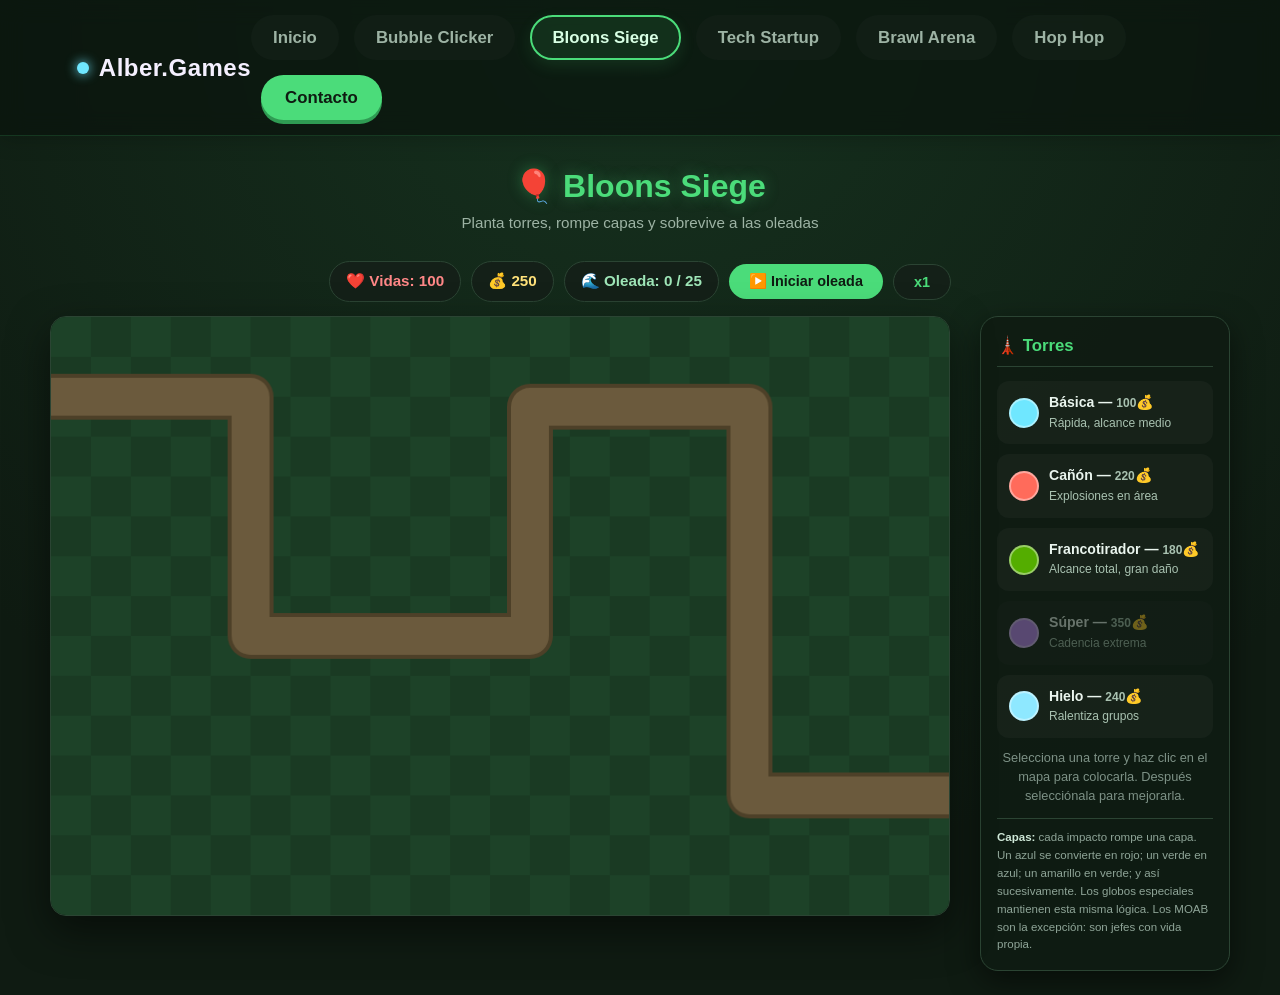
==== bloons-siege.html @ d70a7dca "Cambios de balances" ====
<!DOCTYPE html>
<html lang="es">
<head>
<meta charset="UTF-8">
<meta name="viewport" content="width=device-width, initial-scale=1.0">
<meta name="description" content="Bloons Siege: tower defense de Alber.Games con globos por capas, oleadas, torres y jefes.">
<meta name="theme-color" content="#0f1b12">
<title>Alber.Games — Bloons Siege</title>
<link rel="stylesheet" href="style.css">
<style>
:root{--td-bg-a:#0f1b12;--td-bg-b:#16321f;--td-grass-1:#1d4228;--td-grass-2:#1a3a23;--td-road:#6b5a3d;--td-road-edge:#4d4028;--td-red:#ff4b4b;--td-blue:#4b9bff;--td-green:#4bdc7a;--td-yellow:#ffe27a;--td-pink:#ff69b4;--td-purple:#bd72ff;--td-black:#3b4145;--td-ceramic:#d9c3a5;--td-rainbow:#ff69b4;--td-basic:#6FE7FF;--td-basic-dark:#2fa9c2;--td-cannon:#FF6B5B;--td-cannon-dark:#b6473b;--td-sniper:#54ad00;--td-sniper-dark:#2f6e00;--td-super:#c58bff;--td-super-dark:#8a4fd6;--td-ice:#8ee8ff;--td-ice-dark:#3b9eb5;--td-panel:#142018;--td-panel-edge:#2b4433}
body.tower-defense{min-height:100vh;margin:0;background:radial-gradient(circle at top,var(--td-bg-b),var(--td-bg-a) 75%);font-family:var(--font-body,Inter,sans-serif);color:#eaf5ee;display:flex;flex-direction:column;align-items:center;padding:0;overflow-x:hidden}
.tower-defense nav{width:100%;align-self:stretch;margin:0;background:rgba(10,20,13,.72);border-bottom:1px solid rgba(75,220,122,.16);box-shadow:0 4px 20px rgba(0,0,0,.18)}
.tower-defense .nav-link{background:rgba(20,32,24,.72);color:#9db3a4;border-color:transparent}.tower-defense .nav-link:hover,.tower-defense .nav-link[aria-current="page"]{background:rgba(75,220,122,.1);border-color:var(--td-green);color:#d8ffe4;box-shadow:0 6px 16px rgba(75,220,122,.12)}.tower-defense .nav-cta{background:var(--td-green);color:#0f1b12;box-shadow:0 4px 0 #2f9b53}.tower-defense .nav-cta:hover{background:#8ff5ae;box-shadow:0 2px 0 #2f9b53,0 8px 20px rgba(75,220,122,.25)}
.td-header{width:100%;text-align:center;padding:26px 16px 12px}.tower-defense h1{font-family:var(--font-display,Baloo 2,sans-serif);color:var(--td-green);text-shadow:0 0 15px rgba(75,220,122,.35);margin:0 0 2px}.tower-defense .subtitle{color:#9db3a4;margin:0 0 14px;font-size:.95rem}
#tdHud{display:flex;flex-wrap:wrap;gap:10px;align-items:center;justify-content:center;margin:0 auto 14px;max-width:1180px;padding:0 12px}.td-badge{background:var(--td-panel);border:1px solid var(--td-panel-edge);padding:8px 16px;border-radius:999px;font-weight:700;font-size:.95rem;font-family:var(--font-display,sans-serif)}#tdLives{color:#ff8787}#tdMoney{color:#ffe27a}#tdWave{color:#9fe6b8}.td-btn{background:var(--td-green);color:#0f1b12;border:none;font-weight:700;padding:9px 20px;border-radius:999px;cursor:pointer;font-size:.9rem;transition:transform .1s,filter .15s}.td-btn:hover{filter:brightness(1.1)}.td-btn:active{transform:scale(.96)}.td-btn:disabled{opacity:.4;cursor:not-allowed}.td-btn.secondary{background:var(--td-panel);color:var(--td-green);border:1px solid var(--td-panel-edge)}
#tdLayout{display:flex;gap:18px;width:calc(100% - 24px);max-width:1180px;margin-bottom:24px}#tdCanvasWrap{position:relative;flex:1;min-width:0}#tdCanvas{display:block;width:100%;max-width:900px;aspect-ratio:900/600;background:var(--td-bg-a);border-radius:16px;border:1px solid var(--td-panel-edge);box-shadow:0 15px 40px rgba(0,0,0,.5);cursor:crosshair}
#tdOverlay{position:absolute;inset:0;background:rgba(8,14,10,.88);border-radius:16px;display:none;flex-direction:column;align-items:center;justify-content:center;gap:12px;text-align:center}#tdOverlay.show{display:flex}#tdOverlay h2{font-family:var(--font-display,sans-serif);margin:0;font-size:1.7rem}#tdOverlay p{margin:0;color:#cfe8d8}
#tdPanel{width:250px;flex-shrink:0;background:rgba(15,27,18,.9);border:1px solid var(--td-panel-edge);border-radius:18px;padding:16px;box-shadow:0 10px 30px rgba(0,0,0,.5);height:fit-content;max-height:calc(100vh - 150px);overflow:auto}#tdPanel h2{margin-top:0;font-size:1.05rem;color:var(--td-green);border-bottom:1px solid var(--td-panel-edge);padding-bottom:8px}.td-tower-option{display:flex;align-items:center;gap:10px;background:rgba(255,255,255,.03);border:2px solid transparent;border-radius:12px;padding:10px;margin-bottom:10px;cursor:pointer;transition:border-color .15s,transform .15s}.td-tower-option:hover{transform:translateY(-2px)}.td-tower-option.armed{border-color:#fff}.td-tower-option.disabled{opacity:.4;cursor:not-allowed}.td-swatch{width:30px;height:30px;border-radius:50%;flex-shrink:0;border:2px solid rgba(255,255,255,.4)}.td-info{line-height:1.3}.td-info strong{display:block;font-size:.88rem}.td-info span{font-size:.75rem;color:#a9c2b1}
#tdSelected{margin-top:6px;padding-top:12px;border-top:1px dashed var(--td-panel-edge)}#tdSelected.hidden{display:none}#tdSelected h3{margin:0 0 6px;font-size:1rem}#tdSelected p{margin:2px 0;font-size:.8rem;color:#a9c2b1}.td-upgrade-btn{width:100%;text-align:left;background:rgba(255,255,255,.05);border:1px solid var(--td-panel-edge);color:#eaf5ee;padding:8px 10px;border-radius:8px;margin-top:6px;cursor:pointer;font-size:.78rem}.td-upgrade-btn:hover:not(:disabled){background:rgba(75,220,122,.15)}.td-upgrade-btn:disabled{opacity:.35;cursor:not-allowed}.td-sell-btn{width:100%;margin-top:10px;background:rgba(255,75,75,.15);border:1px solid var(--td-red);color:#ffb3b3;padding:8px;border-radius:8px;cursor:pointer;font-size:.8rem}.td-sell-btn:hover{background:rgba(255,75,75,.28)}#tdHint{margin-top:10px;color:#7d9186;font-size:.8rem;text-align:center}.td-legend{margin:12px 0 0;padding-top:10px;border-top:1px solid var(--td-panel-edge);font-size:.72rem;color:#8fa598;line-height:1.55}.td-legend b{color:#cfe8d8}
@media(max-width:850px){#tdLayout{flex-direction:column}.tower-defense #tdPanel{width:auto;max-height:none}.tower-defense .nav-links-container{display:none}#tdCanvas{max-width:none}}@media(max-width:560px){.td-header{padding-top:20px}.td-badge{padding:7px 11px;font-size:.82rem}.td-btn{padding:8px 13px}.td-legend{display:none}}@media(prefers-reduced-motion:reduce){.td-tower-option,.td-btn{transition:none}}
</style>
</head>
<body class="tower-defense">
<nav aria-label="Navegación principal"><a href="index.html" class="brand" aria-label="Alber.Games — inicio"><span class="brand-dot" aria-hidden="true"></span>Alber.Games</a><div class="nav-links-container"><a href="index.html" class="nav-link">Inicio</a><a href="bubble-clicker.html" class="nav-link">Bubble Clicker</a><a href="bloons-siege.html" class="nav-link" aria-current="page">Bloons Siege</a><a href="tech-startup.html" class="nav-link">Tech Startup</a><a href="brawl-arena.html" class="nav-link">Brawl Arena</a><a href="hop-hop.html" class="nav-link">Hop Hop</a><a href="https://albersoftworks.github.io" target="_blank" rel="noopener noreferrer" class="nav-cta">Contacto</a></div></nav>
<header class="td-header"><h1>🎈 Bloons Siege</h1><p class="subtitle">Planta torres, rompe capas y sobrevive a las oleadas</p></header>
<div id="tdHud"><div class="td-badge" id="tdLives">❤️ Vidas: 100</div><div class="td-badge" id="tdMoney">💰 250</div><div class="td-badge" id="tdWave">🌊 Oleada: 0 / 25</div><button class="td-btn" id="tdStartWave">▶️ Iniciar oleada</button><button class="td-btn secondary" id="tdSpeedBtn">x1</button></div>
<div id="tdLayout"><div id="tdCanvasWrap"><canvas id="tdCanvas" width="900" height="600" aria-label="Mapa de Bloons Siege"></canvas><div id="tdOverlay"><h2 id="tdOverlayTitle">💀 Fin de la partida</h2><p id="tdOverlayText"></p><button class="td-btn" id="tdRestartBtn">Reintentar</button></div></div>
<div id="tdPanel"><h2>🗼 Torres</h2><div class="td-tower-option" data-type="basic"><div class="td-swatch" style="background:var(--td-basic)"></div><div class="td-info"><strong>Básica — <span id="cost-basic">100</span>💰</strong><span>Rápida, alcance medio</span></div></div><div class="td-tower-option" data-type="cannon"><div class="td-swatch" style="background:var(--td-cannon)"></div><div class="td-info"><strong>Cañón — <span id="cost-cannon">220</span>💰</strong><span>Explosiones en área</span></div></div><div class="td-tower-option" data-type="sniper"><div class="td-swatch" style="background:var(--td-sniper)"></div><div class="td-info"><strong>Francotirador — <span id="cost-sniper">180</span>💰</strong><span>Alcance total, gran daño</span></div></div><div class="td-tower-option" data-type="super"><div class="td-swatch" style="background:var(--td-super)"></div><div class="td-info"><strong>Súper — <span id="cost-super">350</span>💰</strong><span>Cadencia extrema</span></div></div><div class="td-tower-option" data-type="ice"><div class="td-swatch" style="background:var(--td-ice)"></div><div class="td-info"><strong>Hielo — <span id="cost-ice">240</span>💰</strong><span>Ralentiza grupos</span></div></div><div id="tdSelected" class="hidden"><h3 id="selTitle">Torre</h3><p id="selStats"></p><button class="td-upgrade-btn" id="upgA"></button><button class="td-upgrade-btn" id="upgB"></button><button class="td-sell-btn" id="sellBtn"></button></div><p id="tdHint">Selecciona una torre y haz clic en el mapa para colocarla. Después selecciónala para mejorarla.</p><div class="td-legend"><b>Capas:</b> cada impacto rompe una capa. Un azul se convierte en rojo; un verde en azul; un amarillo en verde; y así sucesivamente. Los globos especiales mantienen esta misma lógica. Los MOAB son la excepción: son jefes con vida propia.</div></div></div>
<script>
'use strict';
const canvas=document.getElementById('tdCanvas'),ctx=canvas.getContext('2d');
const WAYPOINTS=[{x:-30,y:80},{x:200,y:80},{x:200,y:320},{x:480,y:320},{x:480,y:90},{x:700,y:90},{x:700,y:480},{x:930,y:480}];
// El orden va de la capa exterior más resistente a la más básica: cada golpe avanza hacia el siguiente índice.
const BALLOON_TIERS=[
{name:'ceramic',label:'Cerámico',color:'var(--td-ceramic)',speed:68,radius:24,reward:7,leak:14,slowResist:.75},
{name:'rainbow',label:'Arcoíris',color:'var(--td-rainbow)',speed:250,radius:21,reward:5,leak:8,slowResist:.35},
{name:'black',label:'Negro',color:'var(--td-black)',speed:210,radius:20,reward:4,leak:6,slowResist:.7},
{name:'purple',label:'Púrpura',color:'var(--td-purple)',speed:235,radius:20,reward:4,leak:5,slowResist:.15},
{name:'pink',label:'Rosa',color:'var(--td-pink)',speed:220,radius:19,reward:3,leak:5,slowResist:.2},
{name:'yellow',label:'Amarillo',color:'var(--td-yellow)',speed:180,radius:18,reward:3,leak:4,slowResist:.25},
{name:'green',label:'Verde',color:'var(--td-green)',speed:150,radius:17,reward:2,leak:3,slowResist:.3},
{name:'blue',label:'Azul',color:'var(--td-blue)',speed:140,radius:15,reward:2,leak:2,slowResist:.35},
{name:'red',label:'Rojo',color:'var(--td-red)',speed:130,radius:13,reward:1,leak:1,slowResist:.4}
];
const MOAB={name:'MOAB',speed:44,radius:32,hp:90,reward:300,leak:30,slowResist:.9};
const TOWER_TYPES={basic:{label:'Básica',cost:100,range:130,fireInterval:.45,damage:1,projectileSpeed:480,colorVar:'--td-basic',darkVar:'--td-basic-dark',splash:0},cannon:{label:'Cañón',cost:220,range:105,fireInterval:1.3,damage:3,projectileSpeed:300,colorVar:'--td-cannon',darkVar:'--td-cannon-dark',splash:55},sniper:{label:'Francotirador',cost:180,range:5000,fireInterval:2.4,damage:6,projectileSpeed:950,colorVar:'--td-sniper',darkVar:'--td-sniper-dark',splash:0},super:{label:'Súper',cost:350,range:250,fireInterval:.35,damage:1,projectileSpeed:1200,colorVar:'--td-super',darkVar:'--td-super-dark',splash:25},ice:{label:'Hielo',cost:240,range:120,fireInterval:1.1,damage:1,projectileSpeed:520,colorVar:'--td-ice',darkVar:'--td-ice-dark',splash:65,slowFactor:.35,isIce:true}};
const TOTAL_WAVES=25,PATH_CLEARANCE=34,TOWER_MIN_GAP=34;
function freshState(){return{money:250,lives:100,wave:0,towers:[],balloons:[],projectiles:[],spawnQueue:[],spawnTimer:0,waveActive:false,gameOver:false,victory:false,speedMult:1,armedType:null,selectedTower:null}}
let state=freshState(),cssVars=null,colorCache={};
function resolveColors(){cssVars=getComputedStyle(document.documentElement);BALLOON_TIERS.forEach(t=>t.color=cssVars.getPropertyValue(t.color.replace('var(','').replace(')','')).trim())}
function cssVar(name){if(!colorCache[name])colorCache[name]=cssVars.getPropertyValue(name).trim();return colorCache[name]}
function distToSegment(px,py,ax,ay,bx,by){const abx=bx-ax,aby=by-ay,apx=px-ax,apy=py-ay,lenSq=abx*abx+aby*aby||1;let t=(apx*abx+apy*aby)/lenSq;t=Math.max(0,Math.min(1,t));return Math.hypot(px-(ax+abx*t),py-(ay+aby*t))}
function distanceToPath(x,y){let min=Infinity;for(let i=0;i<WAYPOINTS.length-1;i++)min=Math.min(min,distToSegment(x,y,WAYPOINTS[i].x,WAYPOINTS[i].y,WAYPOINTS[i+1].x,WAYPOINTS[i+1].y));return min}
function isValidPlacement(x,y){if(x<20||x>canvas.width-20||y<20||y>canvas.height-20)return false;if(distanceToPath(x,y)<PATH_CLEARANCE)return false;return !state.towers.some(t=>Math.hypot(t.x-x,t.y-y)<TOWER_MIN_GAP)}
function tierIndexByName(name){return BALLOON_TIERS.findIndex(t=>t.name===name)}
function buildWaveQueue(n){const q=[];const add=(type,count)=>{for(let i=0;i<count;i++)q.push(type)};add('red',Math.round(14+n*2));if(n>=2)add('blue',Math.round(6+n*1.5));if(n>=4)add('green',Math.round(5+n*1.1));if(n>=6)add('yellow',Math.round(4+n));if(n>=8)add('pink',Math.round(3+n*.8));if(n>=10)add('purple',Math.round(3+n*.65));if(n>=12)add('black',Math.round(2+n*.55));if(n>=15)add('rainbow',Math.round(1+n*.4));if(n>=18)add('ceramic',Math.round(1+n*.25));if(n%5===0)q.push('MOAB');for(let i=q.length-1;i>0;i--){const j=Math.floor(Math.random()*(i+1));[q[i],q[j]]=[q[j],q[i]]}return q}
function spawnBalloon(type){if(type==='MOAB'){state.balloons.push({kind:'moab',name:'MOAB',x:WAYPOINTS[0].x,y:WAYPOINTS[0].y,wpIndex:1,segProgress:0,hp:MOAB.hp,maxHp:MOAB.hp,reward:MOAB.reward,leak:MOAB.leak,slowMult:1,slowResist:MOAB.slowResist});return}const idx=tierIndexByName(type);state.balloons.push({kind:'layered',tierIndex:idx,x:WAYPOINTS[0].x,y:WAYPOINTS[0].y,wpIndex:1,segProgress:0,slowMult:1})}
function startWave(){if(state.waveActive||state.gameOver||state.victory)return;state.wave++;state.spawnQueue=buildWaveQueue(state.wave);state.spawnTimer=0;state.waveActive=true;updateHUD()}
function findTarget(t){let best=null,bestProgress=-1;for(const b of state.balloons){if(b.dead)continue;const dx=b.x-t.x,dy=b.y-t.y;if(Math.hypot(dx,dy)>t.range)continue;const progress=b.wpIndex+(b.segProgress||0);if(progress>bestProgress){bestProgress=progress;best=b}}return best}
function fireTower(t,target){state.projectiles.push({x:t.x,y:t.y,target,speed:t.projectileSpeed,damage:t.damage,splash:t.splash,colorVar:t.colorVar,slowFactor:t.slowFactor||0})}
// Un impacto no consume una barra de vida: elimina una capa completa y deja visible la capa inmediatamente inferior.
function damageBalloon(b,amount,slowFactor=0){if(!b||b.dead)return;if(b.kind==='moab'){b.hp-=amount;state.money+=amount;if(b.hp<=0){b.dead=true;state.money+=b.reward;toast('💥 ¡MOAB destruido! +'+b.reward+'💰')}return}let hits=Math.max(1,Math.floor(amount));while(hits>0&&!b.dead){const tier=BALLOON_TIERS[b.tierIndex];state.money+=tier.reward;hits--;if(b.tierIndex>=BALLOON_TIERS.length-1){b.dead=true}else{b.tierIndex++;b.slowMult=1-(1-(slowFactor||1))*(1-BALLOON_TIERS[b.tierIndex].slowResist)}}}
function applySplash(x,y,radius,amount,slowFactor=0){state.balloons.forEach(b=>{if(!b.dead&&Math.hypot(b.x-x,b.y-y)<=radius)damageBalloon(b,amount,slowFactor)})}
function updateBalloonSlows(){state.balloons.forEach(b=>{if(b.dead)return;let slow=1;for(const t of state.towers){const d=Math.hypot(b.x-t.x,b.y-t.y);if(t.type==='ice'&&d<=t.range)slow=Math.min(slow,t.slowFactor||1)}const resist=b.kind==='moab'?b.slowResist:BALLOON_TIERS[b.tierIndex].slowResist;b.slowMult=1-(1-slow)*(1-resist)})}
function moveBalloons(dt){for(const b of state.balloons){if(b.dead||b.wpIndex>=WAYPOINTS.length)continue;const target=WAYPOINTS[b.wpIndex],prev=WAYPOINTS[b.wpIndex-1],dx=target.x-b.x,dy=target.y-b.y,dist=Math.hypot(dx,dy)||.0001,tier=b.kind==='moab'?MOAB:BALLOON_TIERS[b.tierIndex],move=tier.speed*b.slowMult*dt;if(move>=dist){b.x=target.x;b.y=target.y;b.wpIndex++;if(b.wpIndex>=WAYPOINTS.length){const leak=b.kind==='moab'?MOAB.leak:BALLOON_TIERS[b.tierIndex].leak;state.lives-=leak;b.dead=true}}else{b.x+=(dx/dist)*move;b.y+=(dy/dist)*move}const segLen=Math.hypot(target.x-prev.x,target.y-prev.y)||1;b.segProgress=1-(dist/segLen)}if(state.lives<=0&&!state.gameOver)endGame(false)}
document.querySelectorAll('.td-tower-option').forEach(el=>el.addEventListener('click',()=>{const type=el.dataset.type;if(state.money<TOWER_TYPES[type].cost)return;state.armedType=state.armedType===type?null:type;state.selectedTower=null;refreshTowerOptionUI();renderSelectedPanel()}));
function refreshTowerOptionUI(){document.querySelectorAll('.td-tower-option').forEach(el=>{const type=el.dataset.type;el.classList.toggle('armed',state.armedType===type);el.classList.toggle('disabled',state.money<TOWER_TYPES[type].cost)})}
let mouseX=-100,mouseY=-100;canvas.addEventListener('mousemove',e=>{const r=canvas.getBoundingClientRect();mouseX=(e.clientX-r.left)*(canvas.width/r.width);mouseY=(e.clientY-r.top)*(canvas.height/r.height)});
canvas.addEventListener('click',e=>{const r=canvas.getBoundingClientRect(),x=(e.clientX-r.left)*(canvas.width/r.width),y=(e.clientY-r.top)*(canvas.height/r.height);if(state.armedType){const type=state.armedType;if(isValidPlacement(x,y)&&state.money>=TOWER_TYPES[type].cost)placeTower(type,x,y);state.armedType=null;refreshTowerOptionUI();return}state.selectedTower=state.towers.find(t=>Math.hypot(t.x-x,t.y-y)<22)||null;renderSelectedPanel()});
function placeTower(type,x,y){const c=TOWER_TYPES[type];state.money-=c.cost;state.towers.push({type,x,y,range:c.range,fireInterval:c.fireInterval||0,damage:c.damage||0,projectileSpeed:c.projectileSpeed||0,splash:c.splash||0,slowFactor:c.slowFactor,colorVar:c.colorVar,darkVar:c.darkVar,cooldown:0,totalSpent:c.cost,upgradeLevels:{a:0,b:0}});updateHUD()}
const UPGRADE_DEFS={basic:{a:{label:'Alcance',baseCost:60,apply:t=>t.range+=22},b:{label:'Cadencia',baseCost:70,apply:t=>t.fireInterval=Math.max(.1,t.fireInterval*.82)}},cannon:{a:{label:'Daño por capas',baseCost:90,apply:t=>t.damage+=1},b:{label:'Explosión',baseCost:80,apply:t=>t.splash+=15}},sniper:{a:{label:'Capas perforadas',baseCost:150,apply:t=>t.damage+=2},b:{label:'Cadencia',baseCost:130,apply:t=>t.fireInterval=Math.max(.45,t.fireInterval*.84)}},super:{a:{label:'Cadencia',baseCost:120,apply:t=>t.fireInterval=Math.max(.05,t.fireInterval*.8)},b:{label:'Alcance',baseCost:100,apply:t=>t.range+=32}},ice:{a:{label:'Radio helado',baseCost:100,apply:t=>t.range+=22},b:{label:'Capas congeladas',baseCost:120,apply:t=>{t.slowFactor=Math.max(.12,t.slowFactor-.07);t.damage+=1}}}};
function upgradeCost(t,slot){return Math.round(UPGRADE_DEFS[t.type][slot].baseCost*Math.pow(1.55,t.upgradeLevels[slot]))}
function buyUpgrade(t,slot){const cost=upgradeCost(t,slot);if(state.money<cost)return;state.money-=cost;t.totalSpent+=cost;t.upgradeLevels[slot]++;UPGRADE_DEFS[t.type][slot].apply(t);updateHUD();renderSelectedPanel()}
function sellTower(t){state.money+=Math.round(t.totalSpent*.7);state.towers=state.towers.filter(x=>x!==t);state.selectedTower=null;updateHUD();renderSelectedPanel()}
const selPanel=document.getElementById('tdSelected'),selTitle=document.getElementById('selTitle'),selStats=document.getElementById('selStats'),upgABtn=document.getElementById('upgA'),upgBBtn=document.getElementById('upgB'),sellBtn=document.getElementById('sellBtn');
function renderSelectedPanel(){const t=state.selectedTower;if(!t){selPanel.classList.add('hidden');return}selPanel.classList.remove('hidden');const cfg=TOWER_TYPES[t.type];selTitle.textContent=cfg.label;if(t.type==='ice')selStats.textContent=`Radio: ${Math.round(t.range)} · Ralentización: ${Math.round((1-t.slowFactor)*100)}% · Capas/golpe: ${t.damage}`;else selStats.textContent=`Alcance: ${t.range>=999?'Total':Math.round(t.range)} · Capas/golpe: ${t.damage} · Cadencia: ${t.fireInterval.toFixed(2)}s`;const a=UPGRADE_DEFS[t.type].a,b=UPGRADE_DEFS[t.type].b,ca=upgradeCost(t,'a'),cb=upgradeCost(t,'b');upgABtn.textContent=`⬆️ ${a.label} (Nv.${t.upgradeLevels.a}) — ${ca}💰`;upgABtn.disabled=state.money<ca;upgABtn.onclick=()=>buyUpgrade(t,'a');upgBBtn.textContent=`⬆️ ${b.label} (Nv.${t.upgradeLevels.b}) — ${cb}💰`;upgBBtn.disabled=state.money<cb;upgBBtn.onclick=()=>buyUpgrade(t,'b');sellBtn.textContent=`💵 Vender (+${Math.round(t.totalSpent*.7)}💰)`;sellBtn.onclick=()=>sellTower(t)}
function updateTowers(dt){state.towers.forEach(t=>{t.cooldown-=dt;if(t.cooldown<=0){const target=findTarget(t);if(target){fireTower(t,target);t.cooldown=t.fireInterval}}})}
function updateProjectiles(dt){state.projectiles.forEach(p=>{if(!p.target||p.target.dead){p.dead=true;return}const dx=p.target.x-p.x,dy=p.target.y-p.y,dist=Math.hypot(dx,dy)||.0001,move=p.speed*dt;if(move>=dist){if(p.splash>0)applySplash(p.target.x,p.target.y,p.splash,p.damage,p.slowFactor);else damageBalloon(p.target,p.damage,p.slowFactor);p.dead=true}else{p.x+=(dx/dist)*move;p.y+=(dy/dist)*move}});state.projectiles=state.projectiles.filter(p=>!p.dead)}
function updateSpawning(dt){if(!state.waveActive)return;state.spawnTimer-=dt;if(state.spawnTimer<=0&&state.spawnQueue.length){spawnBalloon(state.spawnQueue.shift());state.spawnTimer=.28}if(!state.spawnQueue.length&&!state.balloons.length){state.waveActive=false;const bonus=35+state.wave*7;state.money+=bonus;toast(`🌊 Oleada ${state.wave} completada · +${bonus}💰`);updateHUD();if(state.wave>=TOTAL_WAVES)endGame(true)}}
function update(dt){if(state.gameOver||state.victory)return;updateSpawning(dt);updateBalloonSlows();moveBalloons(dt);updateTowers(dt);updateProjectiles(dt);state.balloons=state.balloons.filter(b=>!b.dead);updateHUD()}
function drawPathStroke(){ctx.beginPath();ctx.moveTo(WAYPOINTS[0].x,WAYPOINTS[0].y);for(let i=1;i<WAYPOINTS.length;i++)ctx.lineTo(WAYPOINTS[i].x,WAYPOINTS[i].y);ctx.stroke()}
function render(){ctx.clearRect(0,0,canvas.width,canvas.height);for(let y=0;y<canvas.height;y+=40)for(let x=0;x<canvas.width;x+=40){ctx.fillStyle=((x+y)/40%2===0)?cssVar('--td-grass-1'):cssVar('--td-grass-2');ctx.fillRect(x,y,40,40)}ctx.strokeStyle=cssVar('--td-road-edge');ctx.lineWidth=46;ctx.lineJoin='round';ctx.lineCap='round';drawPathStroke();ctx.strokeStyle=cssVar('--td-road');ctx.lineWidth=38;drawPathStroke();if(state.armedType){const valid=isValidPlacement(mouseX,mouseY);ctx.beginPath();ctx.arc(mouseX,mouseY,TOWER_TYPES[state.armedType].range,0,Math.PI*2);ctx.fillStyle=valid?'rgba(75,220,122,.15)':'rgba(255,75,75,.15)';ctx.fill();ctx.strokeStyle=valid?'rgba(75,220,122,.6)':'rgba(255,75,75,.6)';ctx.stroke()}if(state.selectedTower){ctx.beginPath();ctx.arc(state.selectedTower.x,state.selectedTower.y,state.selectedTower.range,0,Math.PI*2);ctx.fillStyle='rgba(255,255,255,.06)';ctx.fill();ctx.strokeStyle='rgba(255,255,255,.35)';ctx.stroke()}state.towers.forEach(t=>{ctx.beginPath();ctx.arc(t.x,t.y,16,0,Math.PI*2);ctx.fillStyle=cssVar(t.colorVar);ctx.fill();ctx.lineWidth=3;ctx.strokeStyle=t===state.selectedTower?'#fff':cssVar(t.darkVar);ctx.stroke();if(t.type==='ice'){ctx.beginPath();ctx.arc(t.x,t.y,7,0,Math.PI*2);ctx.strokeStyle='rgba(255,255,255,.55)';ctx.stroke()}});state.balloons.forEach(b=>{const tier=b.kind==='moab'?MOAB:BALLOON_TIERS[b.tierIndex],color=b.kind==='moab'?'#8b4bff':tier.color;ctx.beginPath();ctx.ellipse(b.x,b.y+tier.radius*.7,tier.radius,tier.radius*.35,0,0,Math.PI*2);ctx.fillStyle='rgba(0,0,0,.3)';ctx.fill();ctx.beginPath();ctx.arc(b.x,b.y,tier.radius,0,Math.PI*2);ctx.fillStyle=color;ctx.fill();ctx.lineWidth=2;ctx.strokeStyle='rgba(0,0,0,.4)';ctx.stroke();if(b.kind==='moab'){const w=tier.radius*2.2;ctx.fillStyle='rgba(0,0,0,.5)';ctx.fillRect(b.x-w/2,b.y-tier.radius-9,w,4);ctx.fillStyle='#73ef91';ctx.fillRect(b.x-w/2,b.y-tier.radius-9,w*(b.hp/b.maxHp),4)}});state.projectiles.forEach(p=>{ctx.beginPath();ctx.arc(p.x,p.y,p.splash>0?6:4,0,Math.PI*2);ctx.fillStyle=cssVar(p.colorVar);ctx.fill()})}
const livesEl=document.getElementById('tdLives'),moneyEl=document.getElementById('tdMoney'),waveEl=document.getElementById('tdWave'),startWaveBtn=document.getElementById('tdStartWave');function updateHUD(){livesEl.textContent=`❤️ Vidas: ${Math.max(0,state.lives)}`;moneyEl.textContent=`💰 ${Math.floor(state.money)}`;waveEl.textContent=`🌊 Oleada: ${state.wave} / ${TOTAL_WAVES}`;startWaveBtn.disabled=state.waveActive||state.gameOver||state.victory;Object.keys(TOWER_TYPES).forEach(type=>{const el=document.getElementById('cost-'+type);if(el)el.textContent=TOWER_TYPES[type].cost});refreshTowerOptionUI();if(state.selectedTower)renderSelectedPanel()}
startWaveBtn.addEventListener('click',startWave);const speedBtn=document.getElementById('tdSpeedBtn');speedBtn.addEventListener('click',()=>{state.speedMult=state.speedMult===1?2:1;speedBtn.textContent='x'+state.speedMult});
let toastTimer;function toast(msg){let el=document.querySelector('.td-toast');if(!el){el=document.createElement('div');el.className='td-toast';el.style.cssText='position:fixed;left:50%;top:88px;transform:translateX(-50%) translateY(-8px);padding:10px 16px;border:1px solid rgba(75,220,122,.35);border-radius:999px;background:rgba(15,27,18,.94);color:#dfffe7;font:700 .82rem var(--font-body,sans-serif);opacity:0;pointer-events:none;transition:.2s;z-index:10000;box-shadow:0 8px 30px rgba(0,0,0,.25)';document.body.appendChild(el)}el.textContent=msg;el.style.opacity='1';el.style.transform='translateX(-50%) translateY(0)';clearTimeout(toastTimer);toastTimer=setTimeout(()=>{el.style.opacity='0';el.style.transform='translateX(-50%) translateY(-8px)'},2200)}
const overlay=document.getElementById('tdOverlay'),overlayTitle=document.getElementById('tdOverlayTitle'),overlayText=document.getElementById('tdOverlayText'),restartBtn=document.getElementById('tdRestartBtn');function endGame(won){state.gameOver=!won;state.victory=won;overlayTitle.textContent=won?'🏆 ¡Victoria!':'💀 Fin de la partida';overlayText.textContent=won?`Has superado las ${TOTAL_WAVES} oleadas.`:`Llegaste hasta la oleada ${state.wave}.`;overlay.classList.add('show');updateHUD()}
restartBtn.addEventListener('click',()=>{state=freshState();overlay.classList.remove('show');speedBtn.textContent='x1';updateHUD();renderSelectedPanel()});
resolveColors();updateHUD();renderSelectedPanel();let lastTime=performance.now();function loop(now){const dt=Math.min(.05,(now-lastTime)/1000)*state.speedMult;lastTime=now;update(dt);render();requestAnimationFrame(loop)}requestAnimationFrame(loop);
</script>
</body>
</html>
---- style.css ----
/* ============================================================
   ALBER.GAMES — HOJA DE ESTILOS UNIFICADA
   ------------------------------------------------------------
   Un único style.css para toda la web (home + cada juego).
   Todas las páginas deben enlazarlo así:

     <link rel="stylesheet" href="style.css">   (desde la home)
     <link rel="stylesheet" href="../style.css"> (desde /bubble-clicker/, etc.)

   ÍNDICE
   1. Variables globales de marca (usar SIEMPRE en nav/footer/UI común)
   2. Reset y base
   3. Navegación (nav) — compartida en TODAS las páginas
   4. Home (index.html)
      4.1 Hero
      4.2 Sección "Los juegos" (grid de tarjetas)
      4.3 Footer
   5. Bubble Clicker
      5.1 Variables propias del juego
      5.2 Cabecera del juego, marcador y música
      5.3 Layout de juego (área + tienda)
      5.4 Burbujas y animaciones de burbuja
      5.5 Tienda de mejoras (upgrades)
      5.6 Zona de prestigio
      5.7 Feedback (texto flotante, toasts)
      5.8 Responsive Bubble Clicker
   6. Plantilla para futuros juegos (leer antes de añadir uno nuevo)
   ============================================================ */


/* ============================================================
   1. VARIABLES GLOBALES DE MARCA
   Estas son las variables "oficiales" de Alber.Games: la home
   las usa directamente, y el nav de cada juego también debe
   usarlas para que la barra de navegación sea idéntica en
   todas partes. Un juego puede tener SU PROPIA paleta interna
   (ver sección 5.1), pero el nav siempre usa esta.
   ============================================================ */
:root {
  --ink: #140F2B;
  --panel: #1E1640;
  --panel-edge: #362A66;
  --sky: #6FE7FF;
  --gold: #FFC93C;
  --coral: #FF6B5B;
  --text: #F5F0FF;
  --muted: #A79ED1;

  --font-display: 'Baloo 2', sans-serif;
  --font-body: 'Inter', sans-serif;
}


/* ============================================================
   2. RESET Y BASE
   ============================================================ */
* { box-sizing: border-box; }

html { scroll-behavior: smooth; }

html, body { overscroll-behavior: none; }

body {
  margin: 0;
  background: var(--ink);
  color: var(--text);
  font-family: var(--font-body);
  line-height: 1.5;
}

a { color: inherit; }

:focus-visible {
  outline: 2px solid var(--gold);
  outline-offset: 3px;
}


/* ============================================================
   3. NAVEGACIÓN (NAV) — COMPARTIDA EN TODAS LAS PÁGINAS
   Antes estaba duplicada en cada página (y en bubble-clicker
   usaba variables que no existían, así que no se veía bien).
   Ahora vive solo aquí y usa las variables de la sección 1.
   ============================================================ */
nav {
  display: flex;
  align-items: center;
  justify-content: space-between;
  padding: 15px 6vw;
  position: sticky;
  top: 0;
  background: rgba(20, 15, 43, 0.85); /* var(--ink) con opacidad */
  backdrop-filter: blur(12px);
  -webkit-backdrop-filter: blur(12px);
  z-index: 9999;
  border-bottom: 1px solid var(--panel-edge);
  transition: all 0.4s ease;
}

.brand {
  font-family: var(--font-display);
  font-weight: 800;
  font-size: 1.5rem;
  display: flex;
  align-items: center;
  gap: 10px;
  letter-spacing: 0.5px;
  text-decoration: none;
  color: var(--text);
  transition: transform 0.3s ease;
}

.brand:hover {
  transform: scale(1.05) rotate(-2deg);
}

.brand-dot {
  width: 12px;
  height: 12px;
  border-radius: 50%;
  background: var(--sky);
  box-shadow: 0 0 12px var(--sky);
  transition: all 0.3s ease;
}

/* Animación loca para el punto del logo al hacer hover */
.brand:hover .brand-dot {
  animation: crazyBounce 0.4s infinite alternate cubic-bezier(0.5, 0.05, 1, 0.5);
}

@keyframes crazyBounce {
  0% { transform: translateY(0) scale(1); background: var(--sky); box-shadow: 0 0 12px var(--sky); }
  100% { transform: translateY(-10px) scale(1.3); background: var(--coral); box-shadow: 0 0 20px var(--coral); }
}

.nav-links-container {
  display: flex;
  gap: 15px;
  align-items: center;
  flex-wrap: wrap;
}

.nav-link {
  text-decoration: none;
  color: var(--muted);
  font-family: var(--font-display);
  font-size: 1.05rem;
  font-weight: 600;
  padding: 8px 20px;
  border-radius: 50px;
  background: var(--panel);
  border: 2px solid transparent;
  position: relative;
  overflow: hidden;
  transition: all 0.3s cubic-bezier(0.175, 0.885, 0.32, 1.275);
}

/* Efecto de brillo que atraviesa el botón */
.nav-link::before {
  content: '';
  position: absolute;
  top: 0; left: -100%;
  width: 100%; height: 100%;
  background: linear-gradient(90deg, transparent, rgba(111, 231, 255, 0.3), transparent);
  transition: left 0.5s ease;
}

.nav-link:hover {
  transform: translateY(-5px) scale(1.05) rotate(3deg);
  box-shadow: 0 8px 15px rgba(111, 231, 255, 0.2);
  border-color: var(--sky);
  color: var(--sky);
  background: var(--ink);
}

.nav-link:hover::before {
  left: 100%;
}

/* Botón de Llamada a la Acción (CTA) del menú */
.nav-cta {
  text-decoration: none;
  color: #1A1330;
  background: var(--gold);
  font-family: var(--font-display);
  font-size: 1.05rem;
  font-weight: 800;
  padding: 10px 24px;
  border-radius: 50px;
  box-shadow: 0 5px 0 #C99A20;
  animation: pulseNav 2s infinite;
  transition: all 0.2s cubic-bezier(0.25, 0.8, 0.25, 1);
  margin-left: 10px;
}

.nav-cta:hover {
  transform: translateY(-3px) scale(1.1) rotate(-3deg);
  box-shadow: 0 2px 0 #C99A20, 0 10px 25px rgba(255, 201, 60, 0.5);
  animation-play-state: paused;
  background: #ffdb6e;
}

.nav-cta:active {
  transform: translateY(2px) scale(0.95);
  box-shadow: 0 0 0 #C99A20;
}

@keyframes pulseNav {
  0% { box-shadow: 0 5px 0 #C99A20, 0 0 0 0 rgba(255, 201, 60, 0.5); }
  70% { box-shadow: 0 5px 0 #C99A20, 0 0 0 15px rgba(255, 201, 60, 0); }
  100% { box-shadow: 0 5px 0 #C99A20, 0 0 0 0 rgba(255, 201, 60, 0); }
}

/* Adaptación para móviles del menú */
@media (max-width: 720px) {
  .nav-links-container {
    display: none; /* Aquí podrías añadir un menú hamburguesa más adelante si crecen los links */
  }
}


/* ============================================================
   4. HOME (index.html)
   ============================================================ */

/* ---------- 4.1 Hero ---------- */
.hero {
  position: relative;
  min-height: 76vh;
  display: flex;
  align-items: center;
  justify-content: center;
  overflow: hidden;
  padding: 40px 6vw 80px;
}

.hero-bubbles {
  position: absolute;
  inset: 0;
  overflow: hidden;
  pointer-events: none;
}

.hero-bubbles span {
  position: absolute;
  bottom: -10%;
  border-radius: 50%;
  opacity: 0.55;
  animation: rise linear infinite;
}

@keyframes rise {
  0%   { transform: translateY(0) translateX(0); opacity: 0; }
  10%  { opacity: 0.55; }
  90%  { opacity: 0.4; }
  100% { transform: translateY(-115vh) translateX(var(--drift, 30px)); opacity: 0; }
}

.hero-content {
  position: relative;
  text-align: center;
  max-width: 700px;
  animation: heroIn 1s ease both;
}

@keyframes heroIn {
  from { opacity: 0; transform: translateY(18px); }
  to   { opacity: 1; transform: translateY(0); }
}

.hero h1 {
  font-family: var(--font-display);
  font-weight: 800;
  font-size: clamp(2.2rem, 6vw, 3.6rem);
  line-height: 1.08;
  margin: 0 0 18px 0;
}

.hero h1 .highlight {
  color: var(--gold);
}

.hero p {
  color: var(--muted);
  font-size: 1.1rem;
  max-width: 46ch;
  margin: 0 auto 34px auto;
}

.cta {
  display: inline-block;
  background: var(--gold);
  color: #1A1330;
  font-weight: 600;
  font-family: var(--font-body);
  padding: 13px 30px;
  border-radius: 999px;
  text-decoration: none;
  font-size: 1rem;
  box-shadow: 0 6px 0 #C99A20;
  transition: transform 0.15s, box-shadow 0.15s;
}

.cta:hover {
  transform: translateY(2px);
  box-shadow: 0 4px 0 #C99A20;
}

/* ---------- 4.2 Sección "Los juegos" (grid de tarjetas) ---------- */
.games {
  padding: 20px 6vw 100px;
  max-width: 1100px;
  margin: 0 auto;
}

.games-heading {
  font-family: var(--font-display);
  font-weight: 700;
  font-size: 1.8rem;
  margin: 0 0 8px 0;
}

.games-sub {
  color: var(--muted);
  margin: 0 0 40px 0;
  max-width: 55ch;
}

.game-grid {
  display: grid;
  grid-template-columns: 1.6fr 1fr;
  grid-template-rows: auto auto;
  gap: 20px;
  margin-top: 20px;
}

.card {
  background: var(--panel);
  border: 1px solid var(--panel-edge);
  border-radius: 20px;
  padding: 26px;
  position: relative;
  overflow: hidden;
}

.card-featured {
  grid-row: 1 / 3;
  display: flex;
  flex-direction: column;
  justify-content: flex-end;
  min-height: 380px;
  transition: transform 0.25s ease, border-color 0.25s ease;
}

.card-featured:hover {
  transform: translateY(-4px);
  border-color: var(--sky);
}

.preview {
  position: absolute;
  inset: 0;
  background: radial-gradient(ellipse at top, #2A2064, var(--panel) 70%);
}

.preview span {
  position: absolute;
  bottom: -20%;
  border-radius: 50%;
  background: radial-gradient(circle at 30% 30%, #ffffff, var(--sky));
  box-shadow: 0 0 18px rgba(111, 231, 255, 0.5);
  animation: rise 6s linear infinite;
}

.card-body {
  position: relative;
  z-index: 2;
}

.tag {
  display: inline-block;
  font-size: 0.75rem;
  color: var(--ink);
  background: var(--sky);
  padding: 4px 12px;
  border-radius: 999px;
  font-weight: 600;
  margin-bottom: 12px;
}

.card-featured h3 {
  font-family: var(--font-display);
  font-size: 1.6rem;
  margin: 0 0 8px 0;
}

.card-featured p {
  color: var(--muted);
  margin: 0 0 20px 0;
  max-width: 40ch;
}

.play-btn {
  display: inline-flex;
  align-items: center;
  gap: 8px;
  background: var(--sky);
  color: var(--ink);
  text-decoration: none;
  font-weight: 600;
  padding: 11px 22px;
  border-radius: 999px;
  width: fit-content;
  transition: filter 0.15s, transform 0.15s;
}

.play-btn:hover {
  filter: brightness(1.08);
  transform: translateY(-1px);
}

.card-soon {
  display: flex;
  flex-direction: column;
  justify-content: center;
  align-items: flex-start;
  border-style: dashed;
  opacity: 0.75;
  min-height: 170px;
}

.soon-bubble {
  width: 40px;
  height: 40px;
  border-radius: 50%;
  background: linear-gradient(135deg, var(--coral), var(--gold));
  display: flex;
  align-items: center;
  justify-content: center;
  font-family: var(--font-display);
  font-weight: 700;
  margin-bottom: 14px;
  animation: pulse 2.4s ease-in-out infinite;
}

@keyframes pulse {
  0%, 100% { transform: scale(1); }
  50% { transform: scale(1.08); }
}

.card-soon h4 {
  font-family: var(--font-display);
  font-size: 1.05rem;
  margin: 0 0 6px 0;
}

.card-soon p {
  color: var(--muted);
  font-size: 0.9rem;
  margin: 0;
}

@media (max-width: 720px) {
  .game-grid { grid-template-columns: 1fr; }
  .card-featured { grid-row: auto; min-height: 320px; }
}

@media (prefers-reduced-motion: reduce) {
  .hero-bubbles span, .preview span, .soon-bubble, .hero-content { animation: none; }
}

/* ---------- 4.3 Footer ---------- */
footer {
  background: #100B24;
  border-top: 1px solid var(--panel-edge);
  padding: 56px 6vw 34px;
}

.footer-inner {
  max-width: 1100px;
  margin: 0 auto;
  display: flex;
  flex-wrap: wrap;
  justify-content: space-between;
  gap: 40px;
}

.footer-brand h2 {
  font-family: var(--font-display);
  font-size: 1.3rem;
  margin: 0 0 6px 0;
}

.footer-brand p {
  color: var(--muted);
  margin: 0;
  font-size: 0.92rem;
}

.footer-links {
  display: grid;
  grid-template-columns: repeat(2, auto);
  gap: 12px 40px;
}

.footer-link {
  display: flex;
  align-items: center;
  gap: 10px;
  text-decoration: none;
  color: var(--text);
  font-size: 0.92rem;
  transition: color 0.15s;
}

.footer-link:hover { color: var(--sky); }

.footer-link .icon {
  width: 20px;
  height: 20px;
  flex-shrink: 0;
  color: var(--muted);
  transition: color 0.15s;
}

.footer-link:hover .icon { color: var(--sky); }

.footer-link .link-text {
  display: flex;
  flex-direction: column;
  line-height: 1.25;
}

.footer-link .link-label {
  font-size: 0.72rem;
  color: var(--muted);
}

.footer-bottom {
  max-width: 1100px;
  margin: 40px auto 0;
  padding-top: 20px;
  border-top: 1px solid var(--panel-edge);
  color: var(--muted);
  font-size: 0.8rem;
}


/* ============================================================
   5. BUBBLE CLICKER
   Este juego tiene su propia identidad visual (paleta cian/teal
   "laboratorio de espuma"), distinta de la marca general del
   sitio. Se mantiene tal cual estaba, solo que ahora sus colores
   viven en variables propias en vez de estar sueltos por el CSS.
   ============================================================ */

/* ---------- 5.1 Variables propias del juego ---------- */
:root {
  --bc-bg-a: #1e1c24;
  --bc-bg-b: #39405f;
  --bc-cyan: #66fcf1;
  --bc-teal: #45a29e;
  --bc-panel: #1f2833;
  --bc-void: #0b0c10;
  --bc-muted: #8c92ac;
  --bc-danger: #b82601;
  --bc-danger-text: #ff6b6b;
  --bc-purple: #9900ff;
  --bc-purple-text: #d473d4;
  --bc-yellow: #ffcc00;
  --bc-yellow-text: #ffeb3b;
  --bc-font: 'Trebuchet MS', sans-serif;
}

/* ---------- 5.2 Cabecera del juego, marcador y música ---------- */
body.bubble-clicker {
  min-height: 100vh;
  background: radial-gradient(circle at top right, var(--bc-bg-a), var(--bc-bg-b) 70%);
  font-family: var(--bc-font);
  display: flex;
  flex-direction: column;
  align-items: center;
  padding: 20px;
  overflow-x: hidden;
  color: #c5c6c7;
}

.bubble-clicker h1 {
  font-size: clamp(1.4rem, 5vw, 2.2rem);
  color: var(--bc-cyan);
  margin: 0 0 4px 0;
  text-shadow: 0 0 15px rgba(102, 252, 241, 0.4);
  text-align: center;
  letter-spacing: 2px;
}

.bubble-clicker .subtitle {
  color: var(--bc-muted);
  margin: 0 0 16px 0;
  font-size: 0.95rem;
  text-align: center;
}

#score {
  font-size: clamp(1.3rem, 4.5vw, 1.8rem);
  font-weight: bold;
  margin-bottom: 6px;
  background: rgba(31, 40, 51, 0.8);
  color: #ffffff;
  padding: 10px 26px;
  border-radius: 999px;
  border: 1px solid var(--bc-teal);
  box-shadow: 0 0 20px rgba(69, 162, 158, 0.3);
  transition: transform 0.1s;
}

#stats {
  font-size: 0.85rem;
  color: var(--bc-teal);
  margin-bottom: 16px;
  text-align: center;
  max-width: 800px;
  padding: 0 10px;
}

.music-btn {
  background-color: rgba(31, 40, 51, 0.8);
  color: var(--bc-cyan);
  border: 1px solid var(--bc-teal);
  padding: 8px 16px;
  border-radius: 20px;
  cursor: pointer;
  margin-bottom: 15px;
  font-weight: bold;
  transition: all 0.2s;
}

.music-btn:hover {
  background-color: var(--bc-teal);
  color: var(--bc-void);
}

/* ---------- 5.3 Layout de juego (área + tienda) ---------- */
.layout {
  display: flex;
  gap: 20px;
  width: 100%;
  max-width: 1100px;
}

#gameArea {
  position: relative;
  flex: 1;
  height: 550px;
  background: radial-gradient(circle at center, rgba(102,252,241,0.05) 0%, rgba(11,12,16,0.6) 100%);
  border-radius: 18px;
  border: 1px solid rgba(102, 252, 241, 0.1);
  overflow: hidden;
  cursor: crosshair;
  box-shadow: inset 0 0 40px rgba(0,0,0,0.8);
  touch-action: none;
}

#shop {
  width: 280px;
  flex-shrink: 0;
  background: rgba(11, 12, 16, 0.85);
  backdrop-filter: blur(10px);
  border: 1px solid rgba(102, 252, 241, 0.2);
  border-radius: 18px;
  padding: 16px;
  box-shadow: 0 10px 30px rgba(0,0,0,0.5);
  height: 550px;
  overflow-y: auto;
  -webkit-overflow-scrolling: touch;
}

#shop::-webkit-scrollbar { width: 6px; }
#shop::-webkit-scrollbar-thumb { background: var(--bc-teal); border-radius: 10px; }

#shop h2 {
  margin-top: 0;
  font-size: 1.2rem;
  color: var(--bc-cyan);
  border-bottom: 1px solid rgba(102,252,241,0.2);
  padding-bottom: 10px;
}

/* ---------- 5.4 Burbujas y animaciones de burbuja ---------- */
.bubble {
  position: absolute;
  border-radius: 50%;
  /* Núcleo de estrella normal */
  background: radial-gradient(circle at 30% 30%, #ffffff59, #6cfff5);
  box-shadow: 0 0 20px rgba(102, 252, 242, 0.281);
  transition: transform 0.15s ease;
  animation: float 4s ease-in-out infinite;
  touch-action: none;
  -webkit-user-select: none;
  user-select: none;
}

/* Supernova (Dorada) */
.bubble.golden {
  background: radial-gradient(circle at 30% 30%, #ffffff, #ffd900);
  box-shadow: 0 0 25px rgba(255, 0, 255, 0.8), inset 0 0 10px #fff;
}

/* Bomba Estelar */
.bubble.bomb {
  background: radial-gradient(circle at 30% 30%, #ffeb3b, #ff4b2b);
  box-shadow: 0 0 25px rgba(255, 75, 43, 0.8);
}

.bubble:hover { transform: scale(1.2); }

@keyframes float { 0%, 100% { margin-top: 0px; } 50% { margin-top: -15px; } }

.pop { animation: popAnim 0.25s forwards !important; }

@keyframes popAnim {
  40% { filter: brightness(2); }
  to { transform: scale(2); opacity: 0; filter: blur(4px); }
}

/* ---------- 5.5 Tienda de mejoras (upgrades) ---------- */

/* Latido para botones destacados (p. ej. prestigio) */
@keyframes pulseButton {
  0% { box-shadow: 0 0 0 0 rgba(102, 252, 241, 0.4); }
  70% { box-shadow: 0 0 0 10px rgba(102, 252, 241, 0); }
  100% { box-shadow: 0 0 0 0 rgba(102, 252, 241, 0); }
}

.upgrade {
  background: rgba(31, 40, 51, 0.6);
  border: 1px solid var(--bc-teal);
  border-radius: 12px;
  padding: 12px;
  margin-bottom: 12px;
  transition: transform 0.2s, box-shadow 0.2s;
}

.upgrade:hover {
  transform: translateY(-2px);
  box-shadow: 0 5px 15px rgba(102, 252, 241, 0.15);
}

/* Niveles de mejora: cuanto más alto el tier, más llamativo el color */
.upgrade.tier-high { border-color: var(--bc-danger); background: rgba(184, 38, 1, 0.1); }
.upgrade.tier-ultra { border-color: var(--bc-purple); background: rgba(153, 0, 255, 0.1); }
.upgrade.tier-maximo { border-color: var(--bc-yellow); background: rgba(255, 204, 0, 0.1); box-shadow: inset 0 0 10px rgba(255,204,0,0.1); }

.upgrade h3 { margin: 0 0 4px 0; font-size: 0.95rem; color: #ffffff; }
.upgrade p { margin: 0 0 12px 0; font-size: 0.78rem; color: var(--bc-muted); }

.upgrade button {
  width: 100%;
  padding: 10px;
  border: none;
  border-radius: 8px;
  background: var(--bc-panel);
  color: var(--bc-cyan);
  font-weight: bold;
  cursor: pointer;
  font-size: 0.85rem;
  transition: background 0.15s, color 0.15s;
  border: 1px solid var(--bc-teal);
  touch-action: manipulation;
}

.upgrade.tier-high button { color: var(--bc-danger-text); border-color: var(--bc-danger); }
.upgrade.tier-ultra button { color: var(--bc-purple-text); border-color: var(--bc-purple); }
.upgrade.tier-maximo button { color: var(--bc-yellow-text); border-color: var(--bc-yellow); }

.upgrade button:disabled { background: #1a1a1a !important; color: #555 !important; border-color: #333 !important; cursor: not-allowed; }
.upgrade button:not(:disabled):hover { background: var(--bc-teal); color: var(--bc-void); }
.upgrade.tier-high button:not(:disabled):hover { background: var(--bc-danger); color: #fff; }
.upgrade.tier-ultra button:not(:disabled):hover { background: var(--bc-purple); color: #fff; }
.upgrade.tier-maximo button:not(:disabled):hover { background: var(--bc-yellow); color: #000; }

/* ---------- 5.6 Zona de prestigio ---------- */
.prestige-zone {
  background: linear-gradient(135deg, #240b36, #c31432);
  padding: 15px;
  border-radius: 12px;
  margin-bottom: 20px;
  text-align: center;
  box-shadow: 0 4px 15px rgba(195, 20, 50, 0.4);
  color: white;
  border: 1px solid #ff4b2b;
}

.prestige-zone p { margin: 0 0 10px 0; font-size: 0.9rem; font-weight: bold; }
.prestige-zone span { font-size: 1.2rem; color: var(--bc-yellow-text); text-shadow: 0 0 10px var(--bc-yellow-text); }
#prestige-bonus-desc { font-size: 0.8rem; font-weight: normal; margin-bottom: 12px; color: #ffcccb; }

#btn-prestige {
  background-color: #ffffff;
  color: #c31432;
  border: none;
  padding: 12px 10px;
  font-size: 0.85rem;
  font-weight: bold;
  border-radius: 8px;
  cursor: pointer;
  width: 100%;
  transition: transform 0.2s;
  touch-action: manipulation;
}

#btn-prestige:not(:disabled) {
  animation: pulseButton 2s infinite;
}
#btn-prestige:hover:not(:disabled) { transform: scale(1.05); }
#btn-prestige:disabled { opacity: 0.5; cursor: not-allowed; animation: none; background: #555; color: #999; }

/* ---------- 5.7 Feedback (texto flotante, toasts) ---------- */
.floatText {
  position: absolute;
  font-weight: bold;
  color: var(--bc-cyan);
  text-shadow: 0 0 5px var(--bc-void);
  pointer-events: none;
  animation: floatUp 0.8s forwards;
  font-size: 1rem;
  z-index: 10;
}
.floatText.crit { color: #ff4b2b; font-size: 1.4rem; text-shadow: 0 0 10px rgba(255, 75, 43, 0.8); }

@keyframes floatUp { to { transform: translateY(-40px) scale(1.2); opacity: 0; } }

/* Toast genérico: si otro juego futuro también quiere avisos tipo
   "toast", puede reutilizar esta misma clase sin redefinirla. */
.toast {
  position: fixed;
  top: 20px;
  left: 50%;
  transform: translateX(-50%) translateY(-20px);
  background: rgba(31, 40, 51, 0.95);
  color: var(--bc-cyan);
  border: 1px solid var(--bc-teal);
  box-shadow: 0 0 20px rgba(69, 162, 158, 0.3);
  padding: 12px 25px;
  border-radius: 8px;
  font-size: 0.9rem;
  font-weight: bold;
  opacity: 0;
  transition: all 0.4s ease;
  z-index: 100;
  text-align: center;
  max-width: 90vw;
}
.toast.show { opacity: 1; transform: translateX(-50%) translateY(0px); }

/* ---------- 5.8 Responsive Bubble Clicker ---------- */
@media (max-width: 750px) {
  .layout { flex-direction: column; }
  #shop { width: 100%; height: auto; max-height: 350px; }
  #gameArea { height: 420px; }
}

@media (max-width: 480px) {
  body.bubble-clicker { padding: 12px; }
  #gameArea { height: 340px; }
  #stats { font-size: 0.72rem; }
}


/* ============================================================
   6. PLANTILLA PARA FUTUROS JUEGOS
   ------------------------------------------------------------
   Cuando añadas un juego nuevo (p. ej. "Tech Startup" o "Hop
   Hop"), sigue este mismo patrón para que el fichero se quede
   ordenado:

   1. Añade un bloque de sección nuevo aquí abajo, numerado
      (7. NOMBRE DEL JUEGO), con el mismo formato de cabecera
      que ves en las secciones 4 y 5.

   2. Si el juego necesita colores propios que no sean los de
      la marca (sección 1), decláralos como variables con un
      prefijo corto propio del juego, igual que se hizo con
      "--bc-*" para Bubble Clicker. Por ejemplo, para Tech
      Startup podrías usar "--ts-*".

   3. Pon en el <body> de la página del juego una clase que
      identifique el juego (p. ej. <body class="tech-startup">)
      y usa esa clase para acotar sus estilos, tal como se hizo
      con "body.bubble-clicker" arriba. Así dos juegos nunca
      podrán pisarse los estilos entre sí aunque compartan
      nombres de clase parecidos.

   4. El nav (sección 3), el footer (sección 4.3) y el toast
      genérico (sección 5.7) son compartidos: reutilízalos tal
      cual en vez de copiarlos dentro de la página del juego.

   5. Enlaza el fichero desde la página nueva:
        <link rel="stylesheet" href="../style.css">
      y borra cualquier <style> interno que duplique algo de
      aquí.
   ============================================================ */
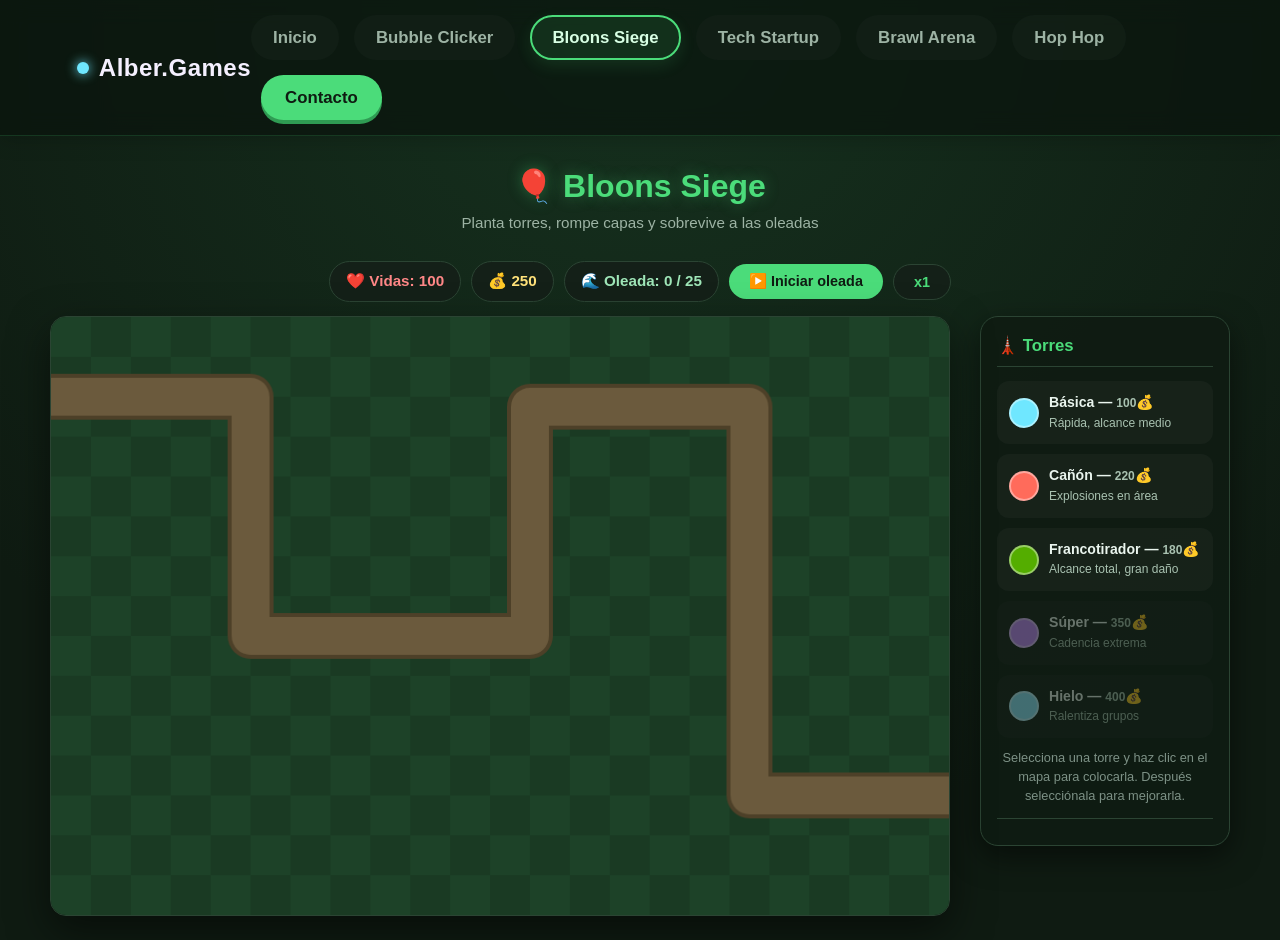
==== commit bcda6164: "Cambios y balances" ====
--- a/bloons-siege.html
+++ b/bloons-siege.html
@@ -26,7 +26,7 @@
 <header class="td-header"><h1>🎈 Bloons Siege</h1><p class="subtitle">Planta torres, rompe capas y sobrevive a las oleadas</p></header>
 <div id="tdHud"><div class="td-badge" id="tdLives">❤️ Vidas: 100</div><div class="td-badge" id="tdMoney">💰 250</div><div class="td-badge" id="tdWave">🌊 Oleada: 0 / 25</div><button class="td-btn" id="tdStartWave">▶️ Iniciar oleada</button><button class="td-btn secondary" id="tdSpeedBtn">x1</button></div>
 <div id="tdLayout"><div id="tdCanvasWrap"><canvas id="tdCanvas" width="900" height="600" aria-label="Mapa de Bloons Siege"></canvas><div id="tdOverlay"><h2 id="tdOverlayTitle">💀 Fin de la partida</h2><p id="tdOverlayText"></p><button class="td-btn" id="tdRestartBtn">Reintentar</button></div></div>
-<div id="tdPanel"><h2>🗼 Torres</h2><div class="td-tower-option" data-type="basic"><div class="td-swatch" style="background:var(--td-basic)"></div><div class="td-info"><strong>Básica — <span id="cost-basic">100</span>💰</strong><span>Rápida, alcance medio</span></div></div><div class="td-tower-option" data-type="cannon"><div class="td-swatch" style="background:var(--td-cannon)"></div><div class="td-info"><strong>Cañón — <span id="cost-cannon">220</span>💰</strong><span>Explosiones en área</span></div></div><div class="td-tower-option" data-type="sniper"><div class="td-swatch" style="background:var(--td-sniper)"></div><div class="td-info"><strong>Francotirador — <span id="cost-sniper">180</span>💰</strong><span>Alcance total, gran daño</span></div></div><div class="td-tower-option" data-type="super"><div class="td-swatch" style="background:var(--td-super)"></div><div class="td-info"><strong>Súper — <span id="cost-super">350</span>💰</strong><span>Cadencia extrema</span></div></div><div class="td-tower-option" data-type="ice"><div class="td-swatch" style="background:var(--td-ice)"></div><div class="td-info"><strong>Hielo — <span id="cost-ice">240</span>💰</strong><span>Ralentiza grupos</span></div></div><div id="tdSelected" class="hidden"><h3 id="selTitle">Torre</h3><p id="selStats"></p><button class="td-upgrade-btn" id="upgA"></button><button class="td-upgrade-btn" id="upgB"></button><button class="td-sell-btn" id="sellBtn"></button></div><p id="tdHint">Selecciona una torre y haz clic en el mapa para colocarla. Después selecciónala para mejorarla.</p><div class="td-legend"><b>Capas:</b> cada impacto rompe una capa. Un azul se convierte en rojo; un verde en azul; un amarillo en verde; y así sucesivamente. Los globos especiales mantienen esta misma lógica. Los MOAB son la excepción: son jefes con vida propia.</div></div></div>
+<div id="tdPanel"><h2>🗼 Torres</h2><div class="td-tower-option" data-type="basic"><div class="td-swatch" style="background:var(--td-basic)"></div><div class="td-info"><strong>Básica — <span id="cost-basic">100</span>💰</strong><span>Rápida, alcance medio</span></div></div><div class="td-tower-option" data-type="cannon"><div class="td-swatch" style="background:var(--td-cannon)"></div><div class="td-info"><strong>Cañón — <span id="cost-cannon">220</span>💰</strong><span>Explosiones en área</span></div></div><div class="td-tower-option" data-type="sniper"><div class="td-swatch" style="background:var(--td-sniper)"></div><div class="td-info"><strong>Francotirador — <span id="cost-sniper">180</span>💰</strong><span>Alcance total, gran daño</span></div></div><div class="td-tower-option" data-type="super"><div class="td-swatch" style="background:var(--td-super)"></div><div class="td-info"><strong>Súper — <span id="cost-super">350</span>💰</strong><span>Cadencia extrema</span></div></div><div class="td-tower-option" data-type="ice"><div class="td-swatch" style="background:var(--td-ice)"></div><div class="td-info"><strong>Hielo — <span id="cost-ice">400</span>💰</strong><span>Ralentiza grupos</span></div></div><div id="tdSelected" class="hidden"><h3 id="selTitle">Torre</h3><p id="selStats"></p><button class="td-upgrade-btn" id="upgA"></button><button class="td-upgrade-btn" id="upgB"></button><button class="td-sell-btn" id="sellBtn"></button></div><p id="tdHint">Selecciona una torre y haz clic en el mapa para colocarla. Después selecciónala para mejorarla.</p><div class="td-legend"></div></div></div>
 <script>
 'use strict';
 const canvas=document.getElementById('tdCanvas'),ctx=canvas.getContext('2d');
@@ -44,7 +44,7 @@
 {name:'red',label:'Rojo',color:'var(--td-red)',speed:130,radius:13,reward:1,leak:1,slowResist:.4}
 ];
 const MOAB={name:'MOAB',speed:44,radius:32,hp:90,reward:300,leak:30,slowResist:.9};
-const TOWER_TYPES={basic:{label:'Básica',cost:100,range:130,fireInterval:.45,damage:1,projectileSpeed:480,colorVar:'--td-basic',darkVar:'--td-basic-dark',splash:0},cannon:{label:'Cañón',cost:220,range:105,fireInterval:1.3,damage:3,projectileSpeed:300,colorVar:'--td-cannon',darkVar:'--td-cannon-dark',splash:55},sniper:{label:'Francotirador',cost:180,range:5000,fireInterval:2.4,damage:6,projectileSpeed:950,colorVar:'--td-sniper',darkVar:'--td-sniper-dark',splash:0},super:{label:'Súper',cost:350,range:250,fireInterval:.35,damage:1,projectileSpeed:1200,colorVar:'--td-super',darkVar:'--td-super-dark',splash:25},ice:{label:'Hielo',cost:240,range:120,fireInterval:1.1,damage:1,projectileSpeed:520,colorVar:'--td-ice',darkVar:'--td-ice-dark',splash:65,slowFactor:.35,isIce:true}};
+const TOWER_TYPES={basic:{label:'Básica',cost:100,range:130,fireInterval:.45,damage:1,projectileSpeed:480,colorVar:'--td-basic',darkVar:'--td-basic-dark',splash:0},cannon:{label:'Cañón',cost:220,range:105,fireInterval:1.3,damage:3,projectileSpeed:300,colorVar:'--td-cannon',darkVar:'--td-cannon-dark',splash:55},sniper:{label:'Francotirador',cost:180,range:5000,fireInterval:2.4,damage:6,projectileSpeed:950,colorVar:'--td-sniper',darkVar:'--td-sniper-dark',splash:0},super:{label:'Súper',cost:350,range:250,fireInterval:.35,damage:1,projectileSpeed:1200,colorVar:'--td-super',darkVar:'--td-super-dark',splash:25},ice:{label:'Hielo',cost:400,range:120,fireInterval:1.1,damage:1,projectileSpeed:520,colorVar:'--td-ice',darkVar:'--td-ice-dark',splash:65,slowFactor:.35,isIce:true}};
 const TOTAL_WAVES=25,PATH_CLEARANCE=34,TOWER_MIN_GAP=34;
 function freshState(){return{money:250,lives:100,wave:0,towers:[],balloons:[],projectiles:[],spawnQueue:[],spawnTimer:0,waveActive:false,gameOver:false,victory:false,speedMult:1,armedType:null,selectedTower:null}}
 let state=freshState(),cssVars=null,colorCache={};
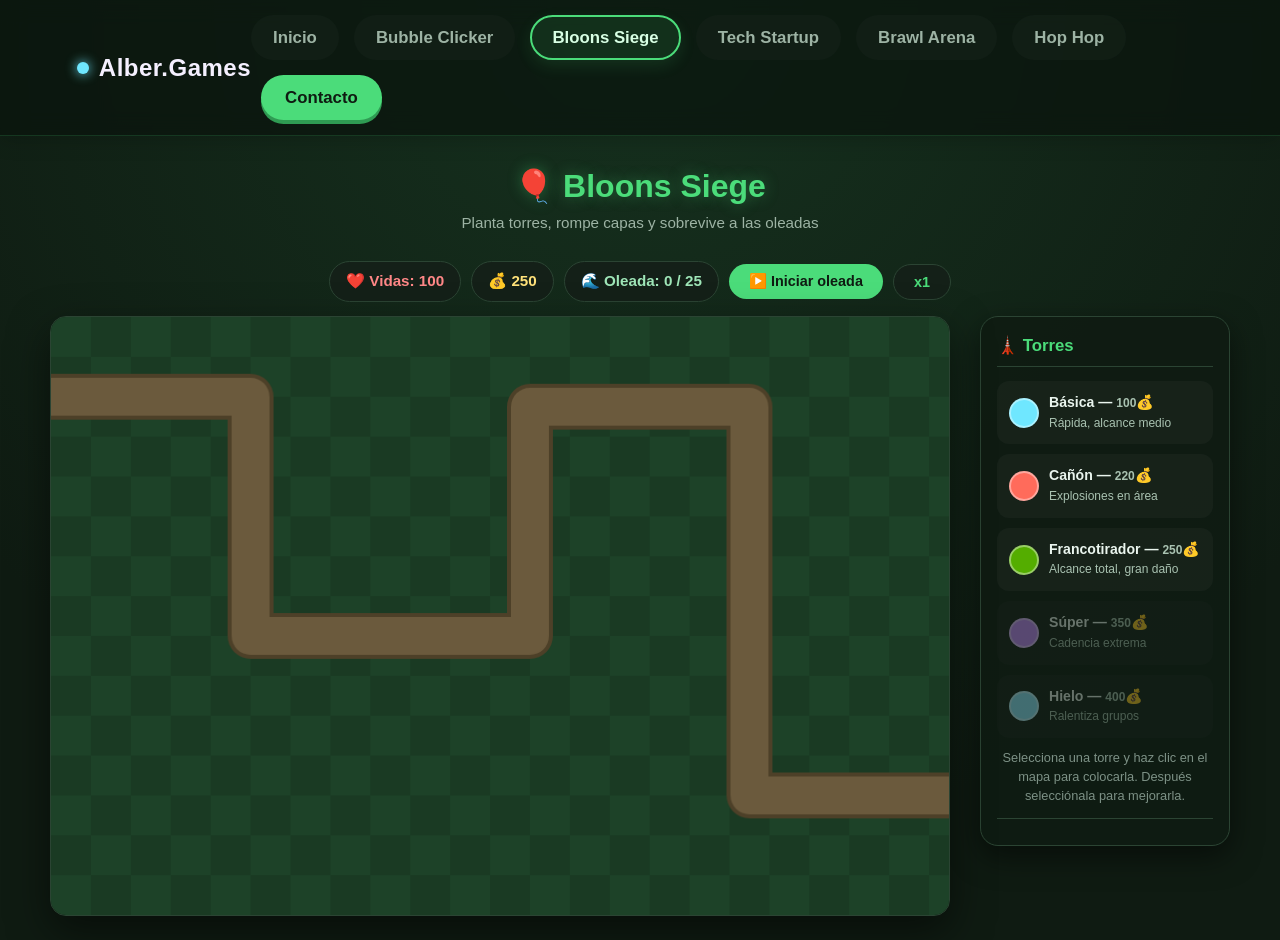
==== commit c3dfdfd5: "Cambios y balances" ====
--- a/bloons-siege.html
+++ b/bloons-siege.html
@@ -26,7 +26,7 @@
 <header class="td-header"><h1>🎈 Bloons Siege</h1><p class="subtitle">Planta torres, rompe capas y sobrevive a las oleadas</p></header>
 <div id="tdHud"><div class="td-badge" id="tdLives">❤️ Vidas: 100</div><div class="td-badge" id="tdMoney">💰 250</div><div class="td-badge" id="tdWave">🌊 Oleada: 0 / 25</div><button class="td-btn" id="tdStartWave">▶️ Iniciar oleada</button><button class="td-btn secondary" id="tdSpeedBtn">x1</button></div>
 <div id="tdLayout"><div id="tdCanvasWrap"><canvas id="tdCanvas" width="900" height="600" aria-label="Mapa de Bloons Siege"></canvas><div id="tdOverlay"><h2 id="tdOverlayTitle">💀 Fin de la partida</h2><p id="tdOverlayText"></p><button class="td-btn" id="tdRestartBtn">Reintentar</button></div></div>
-<div id="tdPanel"><h2>🗼 Torres</h2><div class="td-tower-option" data-type="basic"><div class="td-swatch" style="background:var(--td-basic)"></div><div class="td-info"><strong>Básica — <span id="cost-basic">100</span>💰</strong><span>Rápida, alcance medio</span></div></div><div class="td-tower-option" data-type="cannon"><div class="td-swatch" style="background:var(--td-cannon)"></div><div class="td-info"><strong>Cañón — <span id="cost-cannon">220</span>💰</strong><span>Explosiones en área</span></div></div><div class="td-tower-option" data-type="sniper"><div class="td-swatch" style="background:var(--td-sniper)"></div><div class="td-info"><strong>Francotirador — <span id="cost-sniper">180</span>💰</strong><span>Alcance total, gran daño</span></div></div><div class="td-tower-option" data-type="super"><div class="td-swatch" style="background:var(--td-super)"></div><div class="td-info"><strong>Súper — <span id="cost-super">350</span>💰</strong><span>Cadencia extrema</span></div></div><div class="td-tower-option" data-type="ice"><div class="td-swatch" style="background:var(--td-ice)"></div><div class="td-info"><strong>Hielo — <span id="cost-ice">400</span>💰</strong><span>Ralentiza grupos</span></div></div><div id="tdSelected" class="hidden"><h3 id="selTitle">Torre</h3><p id="selStats"></p><button class="td-upgrade-btn" id="upgA"></button><button class="td-upgrade-btn" id="upgB"></button><button class="td-sell-btn" id="sellBtn"></button></div><p id="tdHint">Selecciona una torre y haz clic en el mapa para colocarla. Después selecciónala para mejorarla.</p><div class="td-legend"></div></div></div>
+<div id="tdPanel"><h2>🗼 Torres</h2><div class="td-tower-option" data-type="basic"><div class="td-swatch" style="background:var(--td-basic)"></div><div class="td-info"><strong>Básica — <span id="cost-basic">100</span>💰</strong><span>Rápida, alcance medio</span></div></div><div class="td-tower-option" data-type="cannon"><div class="td-swatch" style="background:var(--td-cannon)"></div><div class="td-info"><strong>Cañón — <span id="cost-cannon">220</span>💰</strong><span>Explosiones en área</span></div></div><div class="td-tower-option" data-type="sniper"><div class="td-swatch" style="background:var(--td-sniper)"></div><div class="td-info"><strong>Francotirador — <span id="cost-sniper">250</span>💰</strong><span>Alcance total, gran daño</span></div></div><div class="td-tower-option" data-type="super"><div class="td-swatch" style="background:var(--td-super)"></div><div class="td-info"><strong>Súper — <span id="cost-super">350</span>💰</strong><span>Cadencia extrema</span></div></div><div class="td-tower-option" data-type="ice"><div class="td-swatch" style="background:var(--td-ice)"></div><div class="td-info"><strong>Hielo — <span id="cost-ice">400</span>💰</strong><span>Ralentiza grupos</span></div></div><div id="tdSelected" class="hidden"><h3 id="selTitle">Torre</h3><p id="selStats"></p><button class="td-upgrade-btn" id="upgA"></button><button class="td-upgrade-btn" id="upgB"></button><button class="td-sell-btn" id="sellBtn"></button></div><p id="tdHint">Selecciona una torre y haz clic en el mapa para colocarla. Después selecciónala para mejorarla.</p><div class="td-legend"></div></div></div>
 <script>
 'use strict';
 const canvas=document.getElementById('tdCanvas'),ctx=canvas.getContext('2d');
@@ -44,7 +44,7 @@
 {name:'red',label:'Rojo',color:'var(--td-red)',speed:130,radius:13,reward:1,leak:1,slowResist:.4}
 ];
 const MOAB={name:'MOAB',speed:44,radius:32,hp:90,reward:300,leak:30,slowResist:.9};
-const TOWER_TYPES={basic:{label:'Básica',cost:100,range:130,fireInterval:.45,damage:1,projectileSpeed:480,colorVar:'--td-basic',darkVar:'--td-basic-dark',splash:0},cannon:{label:'Cañón',cost:220,range:105,fireInterval:1.3,damage:3,projectileSpeed:300,colorVar:'--td-cannon',darkVar:'--td-cannon-dark',splash:55},sniper:{label:'Francotirador',cost:180,range:5000,fireInterval:2.4,damage:6,projectileSpeed:950,colorVar:'--td-sniper',darkVar:'--td-sniper-dark',splash:0},super:{label:'Súper',cost:350,range:250,fireInterval:.35,damage:1,projectileSpeed:1200,colorVar:'--td-super',darkVar:'--td-super-dark',splash:25},ice:{label:'Hielo',cost:400,range:120,fireInterval:1.1,damage:1,projectileSpeed:520,colorVar:'--td-ice',darkVar:'--td-ice-dark',splash:65,slowFactor:.35,isIce:true}};
+const TOWER_TYPES={basic:{label:'Básica',cost:100,range:130,fireInterval:.45,damage:1,projectileSpeed:480,colorVar:'--td-basic',darkVar:'--td-basic-dark',splash:0},cannon:{label:'Cañón',cost:220,range:105,fireInterval:1.3,damage:3,projectileSpeed:300,colorVar:'--td-cannon',darkVar:'--td-cannon-dark',splash:55},sniper:{label:'Francotirador',cost:250,range:5000,fireInterval:2.4,damage:6,projectileSpeed:950,colorVar:'--td-sniper',darkVar:'--td-sniper-dark',splash:0},super:{label:'Súper',cost:350,range:250,fireInterval:.35,damage:1,projectileSpeed:1200,colorVar:'--td-super',darkVar:'--td-super-dark',splash:25},ice:{label:'Hielo',cost:400,range:120,fireInterval:1.1,damage:1,projectileSpeed:520,colorVar:'--td-ice',darkVar:'--td-ice-dark',splash:65,slowFactor:.35,isIce:true}};
 const TOTAL_WAVES=25,PATH_CLEARANCE=34,TOWER_MIN_GAP=34;
 function freshState(){return{money:250,lives:100,wave:0,towers:[],balloons:[],projectiles:[],spawnQueue:[],spawnTimer:0,waveActive:false,gameOver:false,victory:false,speedMult:1,armedType:null,selectedTower:null}}
 let state=freshState(),cssVars=null,colorCache={};
@@ -54,12 +54,11 @@
 function distanceToPath(x,y){let min=Infinity;for(let i=0;i<WAYPOINTS.length-1;i++)min=Math.min(min,distToSegment(x,y,WAYPOINTS[i].x,WAYPOINTS[i].y,WAYPOINTS[i+1].x,WAYPOINTS[i+1].y));return min}
 function isValidPlacement(x,y){if(x<20||x>canvas.width-20||y<20||y>canvas.height-20)return false;if(distanceToPath(x,y)<PATH_CLEARANCE)return false;return !state.towers.some(t=>Math.hypot(t.x-x,t.y-y)<TOWER_MIN_GAP)}
 function tierIndexByName(name){return BALLOON_TIERS.findIndex(t=>t.name===name)}
-function buildWaveQueue(n){const q=[];const add=(type,count)=>{for(let i=0;i<count;i++)q.push(type)};add('red',Math.round(14+n*2));if(n>=2)add('blue',Math.round(6+n*1.5));if(n>=4)add('green',Math.round(5+n*1.1));if(n>=6)add('yellow',Math.round(4+n));if(n>=8)add('pink',Math.round(3+n*.8));if(n>=10)add('purple',Math.round(3+n*.65));if(n>=12)add('black',Math.round(2+n*.55));if(n>=15)add('rainbow',Math.round(1+n*.4));if(n>=18)add('ceramic',Math.round(1+n*.25));if(n%5===0)q.push('MOAB');for(let i=q.length-1;i>0;i--){const j=Math.floor(Math.random()*(i+1));[q[i],q[j]]=[q[j],q[i]]}return q}
+function buildWaveQueue(n){const q=[];const add=(type,count)=>{for(let i=0;i<count;i++)q.push(type)};add('red',Math.round(14+n*2));if(n>=2)add('blue',Math.round(6+n*1.5));if(n>=4)add('green',Math.round(5+n*1.1));if(n>=6)add('yellow',Math.round(4+n));if(n>=8)add('pink',Math.round(3+n*.8));if(n>=10)add('purple',Math.round(3+n*.65));if(n>=12)add('black',Math.round(2+n*.55));if(n>=15)add('rainbow',Math.round(1+n*.4));if(n>=18)add('ceramic',Math.round(1+n*.25));if(n>=20){add('MOAB',4)}else if(n>=15){add('MOAB',2)}else if(n%5===0){add('MOAB',1)}for(let i=q.length-1;i>0;i--){const j=Math.floor(Math.random()*(i+1));[q[i],q[j]]=[q[j],q[i]]}return q}
 function spawnBalloon(type){if(type==='MOAB'){state.balloons.push({kind:'moab',name:'MOAB',x:WAYPOINTS[0].x,y:WAYPOINTS[0].y,wpIndex:1,segProgress:0,hp:MOAB.hp,maxHp:MOAB.hp,reward:MOAB.reward,leak:MOAB.leak,slowMult:1,slowResist:MOAB.slowResist});return}const idx=tierIndexByName(type);state.balloons.push({kind:'layered',tierIndex:idx,x:WAYPOINTS[0].x,y:WAYPOINTS[0].y,wpIndex:1,segProgress:0,slowMult:1})}
 function startWave(){if(state.waveActive||state.gameOver||state.victory)return;state.wave++;state.spawnQueue=buildWaveQueue(state.wave);state.spawnTimer=0;state.waveActive=true;updateHUD()}
 function findTarget(t){let best=null,bestProgress=-1;for(const b of state.balloons){if(b.dead)continue;const dx=b.x-t.x,dy=b.y-t.y;if(Math.hypot(dx,dy)>t.range)continue;const progress=b.wpIndex+(b.segProgress||0);if(progress>bestProgress){bestProgress=progress;best=b}}return best}
 function fireTower(t,target){state.projectiles.push({x:t.x,y:t.y,target,speed:t.projectileSpeed,damage:t.damage,splash:t.splash,colorVar:t.colorVar,slowFactor:t.slowFactor||0})}
-// Un impacto no consume una barra de vida: elimina una capa completa y deja visible la capa inmediatamente inferior.
 function damageBalloon(b,amount,slowFactor=0){if(!b||b.dead)return;if(b.kind==='moab'){b.hp-=amount;state.money+=amount;if(b.hp<=0){b.dead=true;state.money+=b.reward;toast('💥 ¡MOAB destruido! +'+b.reward+'💰')}return}let hits=Math.max(1,Math.floor(amount));while(hits>0&&!b.dead){const tier=BALLOON_TIERS[b.tierIndex];state.money+=tier.reward;hits--;if(b.tierIndex>=BALLOON_TIERS.length-1){b.dead=true}else{b.tierIndex++;b.slowMult=1-(1-(slowFactor||1))*(1-BALLOON_TIERS[b.tierIndex].slowResist)}}}
 function applySplash(x,y,radius,amount,slowFactor=0){state.balloons.forEach(b=>{if(!b.dead&&Math.hypot(b.x-x,b.y-y)<=radius)damageBalloon(b,amount,slowFactor)})}
 function updateBalloonSlows(){state.balloons.forEach(b=>{if(b.dead)return;let slow=1;for(const t of state.towers){const d=Math.hypot(b.x-t.x,b.y-t.y);if(t.type==='ice'&&d<=t.range)slow=Math.min(slow,t.slowFactor||1)}const resist=b.kind==='moab'?b.slowResist:BALLOON_TIERS[b.tierIndex].slowResist;b.slowMult=1-(1-slow)*(1-resist)})}
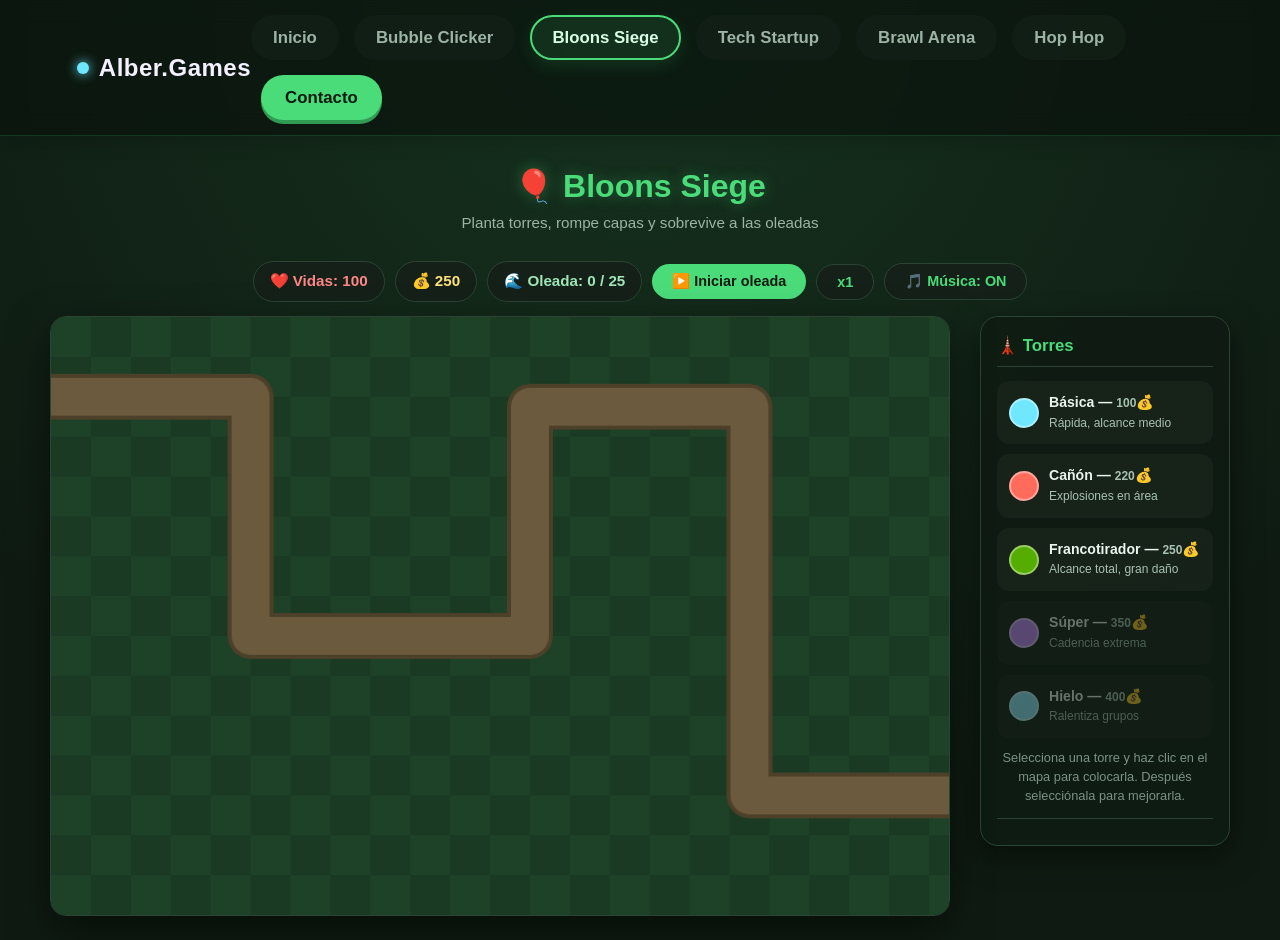
==== commit d8c11360: "Add music and sound effects to Bloons Siege" ====
--- a/bloons-siege.html
+++ b/bloons-siege.html
@@ -14,7 +14,7 @@
 .tower-defense .nav-link{background:rgba(20,32,24,.72);color:#9db3a4;border-color:transparent}.tower-defense .nav-link:hover,.tower-defense .nav-link[aria-current="page"]{background:rgba(75,220,122,.1);border-color:var(--td-green);color:#d8ffe4;box-shadow:0 6px 16px rgba(75,220,122,.12)}.tower-defense .nav-cta{background:var(--td-green);color:#0f1b12;box-shadow:0 4px 0 #2f9b53}.tower-defense .nav-cta:hover{background:#8ff5ae;box-shadow:0 2px 0 #2f9b53,0 8px 20px rgba(75,220,122,.25)}
 .td-header{width:100%;text-align:center;padding:26px 16px 12px}.tower-defense h1{font-family:var(--font-display,Baloo 2,sans-serif);color:var(--td-green);text-shadow:0 0 15px rgba(75,220,122,.35);margin:0 0 2px}.tower-defense .subtitle{color:#9db3a4;margin:0 0 14px;font-size:.95rem}
 #tdHud{display:flex;flex-wrap:wrap;gap:10px;align-items:center;justify-content:center;margin:0 auto 14px;max-width:1180px;padding:0 12px}.td-badge{background:var(--td-panel);border:1px solid var(--td-panel-edge);padding:8px 16px;border-radius:999px;font-weight:700;font-size:.95rem;font-family:var(--font-display,sans-serif)}#tdLives{color:#ff8787}#tdMoney{color:#ffe27a}#tdWave{color:#9fe6b8}.td-btn{background:var(--td-green);color:#0f1b12;border:none;font-weight:700;padding:9px 20px;border-radius:999px;cursor:pointer;font-size:.9rem;transition:transform .1s,filter .15s}.td-btn:hover{filter:brightness(1.1)}.td-btn:active{transform:scale(.96)}.td-btn:disabled{opacity:.4;cursor:not-allowed}.td-btn.secondary{background:var(--td-panel);color:var(--td-green);border:1px solid var(--td-panel-edge)}
-#tdLayout{display:flex;gap:18px;width:calc(100% - 24px);max-width:1180px;margin-bottom:24px}#tdCanvasWrap{position:relative;flex:1;min-width:0}#tdCanvas{display:block;width:100%;max-width:900px;aspect-ratio:900/600;background:var(--td-bg-a);border-radius:16px;border:1px solid var(--td-panel-edge);box-shadow:0 15px 40px rgba(0,0,0,.5);cursor:crosshair}
+#tdMusicBtn{min-width:122px}#tdLayout{display:flex;gap:18px;width:calc(100% - 24px);max-width:1180px;margin-bottom:24px}#tdCanvasWrap{position:relative;flex:1;min-width:0}#tdCanvas{display:block;width:100%;max-width:900px;aspect-ratio:900/600;background:var(--td-bg-a);border-radius:16px;border:1px solid var(--td-panel-edge);box-shadow:0 15px 40px rgba(0,0,0,.5);cursor:crosshair}
 #tdOverlay{position:absolute;inset:0;background:rgba(8,14,10,.88);border-radius:16px;display:none;flex-direction:column;align-items:center;justify-content:center;gap:12px;text-align:center}#tdOverlay.show{display:flex}#tdOverlay h2{font-family:var(--font-display,sans-serif);margin:0;font-size:1.7rem}#tdOverlay p{margin:0;color:#cfe8d8}
 #tdPanel{width:250px;flex-shrink:0;background:rgba(15,27,18,.9);border:1px solid var(--td-panel-edge);border-radius:18px;padding:16px;box-shadow:0 10px 30px rgba(0,0,0,.5);height:fit-content;max-height:calc(100vh - 150px);overflow:auto}#tdPanel h2{margin-top:0;font-size:1.05rem;color:var(--td-green);border-bottom:1px solid var(--td-panel-edge);padding-bottom:8px}.td-tower-option{display:flex;align-items:center;gap:10px;background:rgba(255,255,255,.03);border:2px solid transparent;border-radius:12px;padding:10px;margin-bottom:10px;cursor:pointer;transition:border-color .15s,transform .15s}.td-tower-option:hover{transform:translateY(-2px)}.td-tower-option.armed{border-color:#fff}.td-tower-option.disabled{opacity:.4;cursor:not-allowed}.td-swatch{width:30px;height:30px;border-radius:50%;flex-shrink:0;border:2px solid rgba(255,255,255,.4)}.td-info{line-height:1.3}.td-info strong{display:block;font-size:.88rem}.td-info span{font-size:.75rem;color:#a9c2b1}
 #tdSelected{margin-top:6px;padding-top:12px;border-top:1px dashed var(--td-panel-edge)}#tdSelected.hidden{display:none}#tdSelected h3{margin:0 0 6px;font-size:1rem}#tdSelected p{margin:2px 0;font-size:.8rem;color:#a9c2b1}.td-upgrade-btn{width:100%;text-align:left;background:rgba(255,255,255,.05);border:1px solid var(--td-panel-edge);color:#eaf5ee;padding:8px 10px;border-radius:8px;margin-top:6px;cursor:pointer;font-size:.78rem}.td-upgrade-btn:hover:not(:disabled){background:rgba(75,220,122,.15)}.td-upgrade-btn:disabled{opacity:.35;cursor:not-allowed}.td-sell-btn{width:100%;margin-top:10px;background:rgba(255,75,75,.15);border:1px solid var(--td-red);color:#ffb3b3;padding:8px;border-radius:8px;cursor:pointer;font-size:.8rem}.td-sell-btn:hover{background:rgba(255,75,75,.28)}#tdHint{margin-top:10px;color:#7d9186;font-size:.8rem;text-align:center}.td-legend{margin:12px 0 0;padding-top:10px;border-top:1px solid var(--td-panel-edge);font-size:.72rem;color:#8fa598;line-height:1.55}.td-legend b{color:#cfe8d8}
@@ -24,14 +24,13 @@
 <body class="tower-defense">
 <nav aria-label="Navegación principal"><a href="index.html" class="brand" aria-label="Alber.Games — inicio"><span class="brand-dot" aria-hidden="true"></span>Alber.Games</a><div class="nav-links-container"><a href="index.html" class="nav-link">Inicio</a><a href="bubble-clicker.html" class="nav-link">Bubble Clicker</a><a href="bloons-siege.html" class="nav-link" aria-current="page">Bloons Siege</a><a href="tech-startup.html" class="nav-link">Tech Startup</a><a href="brawl-arena.html" class="nav-link">Brawl Arena</a><a href="hop-hop.html" class="nav-link">Hop Hop</a><a href="https://albersoftworks.github.io" target="_blank" rel="noopener noreferrer" class="nav-cta">Contacto</a></div></nav>
 <header class="td-header"><h1>🎈 Bloons Siege</h1><p class="subtitle">Planta torres, rompe capas y sobrevive a las oleadas</p></header>
-<div id="tdHud"><div class="td-badge" id="tdLives">❤️ Vidas: 100</div><div class="td-badge" id="tdMoney">💰 250</div><div class="td-badge" id="tdWave">🌊 Oleada: 0 / 25</div><button class="td-btn" id="tdStartWave">▶️ Iniciar oleada</button><button class="td-btn secondary" id="tdSpeedBtn">x1</button></div>
+<div id="tdHud"><div class="td-badge" id="tdLives">❤️ Vidas: 100</div><div class="td-badge" id="tdMoney">💰 250</div><div class="td-badge" id="tdWave">🌊 Oleada: 0 / 25</div><button class="td-btn" id="tdStartWave">▶️ Iniciar oleada</button><button class="td-btn secondary" id="tdSpeedBtn">x1</button><button class="td-btn secondary" id="tdMusicBtn" aria-pressed="true">🎵 Música: ON</button></div>
 <div id="tdLayout"><div id="tdCanvasWrap"><canvas id="tdCanvas" width="900" height="600" aria-label="Mapa de Bloons Siege"></canvas><div id="tdOverlay"><h2 id="tdOverlayTitle">💀 Fin de la partida</h2><p id="tdOverlayText"></p><button class="td-btn" id="tdRestartBtn">Reintentar</button></div></div>
 <div id="tdPanel"><h2>🗼 Torres</h2><div class="td-tower-option" data-type="basic"><div class="td-swatch" style="background:var(--td-basic)"></div><div class="td-info"><strong>Básica — <span id="cost-basic">100</span>💰</strong><span>Rápida, alcance medio</span></div></div><div class="td-tower-option" data-type="cannon"><div class="td-swatch" style="background:var(--td-cannon)"></div><div class="td-info"><strong>Cañón — <span id="cost-cannon">220</span>💰</strong><span>Explosiones en área</span></div></div><div class="td-tower-option" data-type="sniper"><div class="td-swatch" style="background:var(--td-sniper)"></div><div class="td-info"><strong>Francotirador — <span id="cost-sniper">250</span>💰</strong><span>Alcance total, gran daño</span></div></div><div class="td-tower-option" data-type="super"><div class="td-swatch" style="background:var(--td-super)"></div><div class="td-info"><strong>Súper — <span id="cost-super">350</span>💰</strong><span>Cadencia extrema</span></div></div><div class="td-tower-option" data-type="ice"><div class="td-swatch" style="background:var(--td-ice)"></div><div class="td-info"><strong>Hielo — <span id="cost-ice">400</span>💰</strong><span>Ralentiza grupos</span></div></div><div id="tdSelected" class="hidden"><h3 id="selTitle">Torre</h3><p id="selStats"></p><button class="td-upgrade-btn" id="upgA"></button><button class="td-upgrade-btn" id="upgB"></button><button class="td-sell-btn" id="sellBtn"></button></div><p id="tdHint">Selecciona una torre y haz clic en el mapa para colocarla. Después selecciónala para mejorarla.</p><div class="td-legend"></div></div></div>
 <script>
 'use strict';
 const canvas=document.getElementById('tdCanvas'),ctx=canvas.getContext('2d');
 const WAYPOINTS=[{x:-30,y:80},{x:200,y:80},{x:200,y:320},{x:480,y:320},{x:480,y:90},{x:700,y:90},{x:700,y:480},{x:930,y:480}];
-// El orden va de la capa exterior más resistente a la más básica: cada golpe avanza hacia el siguiente índice.
 const BALLOON_TIERS=[
 {name:'ceramic',label:'Cerámico',color:'var(--td-ceramic)',speed:68,radius:24,reward:7,leak:14,slowResist:.75},
 {name:'rainbow',label:'Arcoíris',color:'var(--td-rainbow)',speed:250,radius:21,reward:5,leak:8,slowResist:.35},
@@ -43,7 +42,7 @@
 {name:'blue',label:'Azul',color:'var(--td-blue)',speed:140,radius:15,reward:2,leak:2,slowResist:.35},
 {name:'red',label:'Rojo',color:'var(--td-red)',speed:130,radius:13,reward:1,leak:1,slowResist:.4}
 ];
-const MOAB={name:'MOAB',speed:44,radius:32,hp:90,reward:300,leak:30,slowResist:.9};
+const MOAB={name:'MOAB',speed:44,radius:32,hp:90,reward:50,leak:30,slowResist:.9};
 const TOWER_TYPES={basic:{label:'Básica',cost:100,range:130,fireInterval:.45,damage:1,projectileSpeed:480,colorVar:'--td-basic',darkVar:'--td-basic-dark',splash:0},cannon:{label:'Cañón',cost:220,range:105,fireInterval:1.3,damage:3,projectileSpeed:300,colorVar:'--td-cannon',darkVar:'--td-cannon-dark',splash:55},sniper:{label:'Francotirador',cost:250,range:5000,fireInterval:2.4,damage:6,projectileSpeed:950,colorVar:'--td-sniper',darkVar:'--td-sniper-dark',splash:0},super:{label:'Súper',cost:350,range:250,fireInterval:.35,damage:1,projectileSpeed:1200,colorVar:'--td-super',darkVar:'--td-super-dark',splash:25},ice:{label:'Hielo',cost:400,range:120,fireInterval:1.1,damage:1,projectileSpeed:520,colorVar:'--td-ice',darkVar:'--td-ice-dark',splash:65,slowFactor:.35,isIce:true}};
 const TOTAL_WAVES=25,PATH_CLEARANCE=34,TOWER_MIN_GAP=34;
 function freshState(){return{money:250,lives:100,wave:0,towers:[],balloons:[],projectiles:[],spawnQueue:[],spawnTimer:0,waveActive:false,gameOver:false,victory:false,speedMult:1,armedType:null,selectedTower:null}}
@@ -56,21 +55,22 @@
 function tierIndexByName(name){return BALLOON_TIERS.findIndex(t=>t.name===name)}
 function buildWaveQueue(n){const q=[];const add=(type,count)=>{for(let i=0;i<count;i++)q.push(type)};add('red',Math.round(14+n*2));if(n>=2)add('blue',Math.round(6+n*1.5));if(n>=4)add('green',Math.round(5+n*1.1));if(n>=6)add('yellow',Math.round(4+n));if(n>=8)add('pink',Math.round(3+n*.8));if(n>=10)add('purple',Math.round(3+n*.65));if(n>=12)add('black',Math.round(2+n*.55));if(n>=15)add('rainbow',Math.round(1+n*.4));if(n>=18)add('ceramic',Math.round(1+n*.25));if(n>=20){add('MOAB',4)}else if(n>=15){add('MOAB',2)}else if(n%5===0){add('MOAB',1)}for(let i=q.length-1;i>0;i--){const j=Math.floor(Math.random()*(i+1));[q[i],q[j]]=[q[j],q[i]]}return q}
 function spawnBalloon(type){if(type==='MOAB'){state.balloons.push({kind:'moab',name:'MOAB',x:WAYPOINTS[0].x,y:WAYPOINTS[0].y,wpIndex:1,segProgress:0,hp:MOAB.hp,maxHp:MOAB.hp,reward:MOAB.reward,leak:MOAB.leak,slowMult:1,slowResist:MOAB.slowResist});return}const idx=tierIndexByName(type);state.balloons.push({kind:'layered',tierIndex:idx,x:WAYPOINTS[0].x,y:WAYPOINTS[0].y,wpIndex:1,segProgress:0,slowMult:1})}
-function startWave(){if(state.waveActive||state.gameOver||state.victory)return;state.wave++;state.spawnQueue=buildWaveQueue(state.wave);state.spawnTimer=0;state.waveActive=true;updateHUD()}
+function startWave(){if(state.waveActive||state.gameOver||state.victory)return;ensureAudio();sfxWaveStart();state.wave++;state.spawnQueue=buildWaveQueue(state.wave);state.spawnTimer=0;state.waveActive=true;updateHUD()}
 function findTarget(t){let best=null,bestProgress=-1;for(const b of state.balloons){if(b.dead)continue;const dx=b.x-t.x,dy=b.y-t.y;if(Math.hypot(dx,dy)>t.range)continue;const progress=b.wpIndex+(b.segProgress||0);if(progress>bestProgress){bestProgress=progress;best=b}}return best}
-function fireTower(t,target){state.projectiles.push({x:t.x,y:t.y,target,speed:t.projectileSpeed,damage:t.damage,splash:t.splash,colorVar:t.colorVar,slowFactor:t.slowFactor||0})}
-function damageBalloon(b,amount,slowFactor=0){if(!b||b.dead)return;if(b.kind==='moab'){b.hp-=amount;state.money+=amount;if(b.hp<=0){b.dead=true;state.money+=b.reward;toast('💥 ¡MOAB destruido! +'+b.reward+'💰')}return}let hits=Math.max(1,Math.floor(amount));while(hits>0&&!b.dead){const tier=BALLOON_TIERS[b.tierIndex];state.money+=tier.reward;hits--;if(b.tierIndex>=BALLOON_TIERS.length-1){b.dead=true}else{b.tierIndex++;b.slowMult=1-(1-(slowFactor||1))*(1-BALLOON_TIERS[b.tierIndex].slowResist)}}}
+function fireTower(t,target){state.projectiles.push({x:t.x,y:t.y,target,speed:t.projectileSpeed,damage:t.damage,splash:t.splash,colorVar:t.colorVar,slowFactor:t.slowFactor||0});sfxTowerFire(t.type)}
+let lastPopSound=0;
+function damageBalloon(b,amount,slowFactor=0){if(!b||b.dead)return;if(b.kind==='moab'){b.hp-=amount;state.money+=amount;if(b.hp<=0){b.dead=true;state.money+=b.reward;sfxMoabDestroy();toast('💥 ¡MOAB destruido! +'+b.reward+'💰')}return}let hits=Math.max(1,Math.floor(amount));while(hits>0&&!b.dead){const tier=BALLOON_TIERS[b.tierIndex];state.money+=tier.reward;sfxBalloonPop(tier.name);hits--;if(b.tierIndex>=BALLOON_TIERS.length-1){b.dead=true}else{b.tierIndex++;b.slowMult=1-(1-(slowFactor||1))*(1-BALLOON_TIERS[b.tierIndex].slowResist)}}}
 function applySplash(x,y,radius,amount,slowFactor=0){state.balloons.forEach(b=>{if(!b.dead&&Math.hypot(b.x-x,b.y-y)<=radius)damageBalloon(b,amount,slowFactor)})}
 function updateBalloonSlows(){state.balloons.forEach(b=>{if(b.dead)return;let slow=1;for(const t of state.towers){const d=Math.hypot(b.x-t.x,b.y-t.y);if(t.type==='ice'&&d<=t.range)slow=Math.min(slow,t.slowFactor||1)}const resist=b.kind==='moab'?b.slowResist:BALLOON_TIERS[b.tierIndex].slowResist;b.slowMult=1-(1-slow)*(1-resist)})}
 function moveBalloons(dt){for(const b of state.balloons){if(b.dead||b.wpIndex>=WAYPOINTS.length)continue;const target=WAYPOINTS[b.wpIndex],prev=WAYPOINTS[b.wpIndex-1],dx=target.x-b.x,dy=target.y-b.y,dist=Math.hypot(dx,dy)||.0001,tier=b.kind==='moab'?MOAB:BALLOON_TIERS[b.tierIndex],move=tier.speed*b.slowMult*dt;if(move>=dist){b.x=target.x;b.y=target.y;b.wpIndex++;if(b.wpIndex>=WAYPOINTS.length){const leak=b.kind==='moab'?MOAB.leak:BALLOON_TIERS[b.tierIndex].leak;state.lives-=leak;b.dead=true}}else{b.x+=(dx/dist)*move;b.y+=(dy/dist)*move}const segLen=Math.hypot(target.x-prev.x,target.y-prev.y)||1;b.segProgress=1-(dist/segLen)}if(state.lives<=0&&!state.gameOver)endGame(false)}
-document.querySelectorAll('.td-tower-option').forEach(el=>el.addEventListener('click',()=>{const type=el.dataset.type;if(state.money<TOWER_TYPES[type].cost)return;state.armedType=state.armedType===type?null:type;state.selectedTower=null;refreshTowerOptionUI();renderSelectedPanel()}));
+document.querySelectorAll('.td-tower-option').forEach(el=>el.addEventListener('click',()=>{ensureAudio();const type=el.dataset.type;if(state.money<TOWER_TYPES[type].cost)return;state.armedType=state.armedType===type?null:type;state.selectedTower=null;refreshTowerOptionUI();renderSelectedPanel()}));
 function refreshTowerOptionUI(){document.querySelectorAll('.td-tower-option').forEach(el=>{const type=el.dataset.type;el.classList.toggle('armed',state.armedType===type);el.classList.toggle('disabled',state.money<TOWER_TYPES[type].cost)})}
 let mouseX=-100,mouseY=-100;canvas.addEventListener('mousemove',e=>{const r=canvas.getBoundingClientRect();mouseX=(e.clientX-r.left)*(canvas.width/r.width);mouseY=(e.clientY-r.top)*(canvas.height/r.height)});
-canvas.addEventListener('click',e=>{const r=canvas.getBoundingClientRect(),x=(e.clientX-r.left)*(canvas.width/r.width),y=(e.clientY-r.top)*(canvas.height/r.height);if(state.armedType){const type=state.armedType;if(isValidPlacement(x,y)&&state.money>=TOWER_TYPES[type].cost)placeTower(type,x,y);state.armedType=null;refreshTowerOptionUI();return}state.selectedTower=state.towers.find(t=>Math.hypot(t.x-x,t.y-y)<22)||null;renderSelectedPanel()});
-function placeTower(type,x,y){const c=TOWER_TYPES[type];state.money-=c.cost;state.towers.push({type,x,y,range:c.range,fireInterval:c.fireInterval||0,damage:c.damage||0,projectileSpeed:c.projectileSpeed||0,splash:c.splash||0,slowFactor:c.slowFactor,colorVar:c.colorVar,darkVar:c.darkVar,cooldown:0,totalSpent:c.cost,upgradeLevels:{a:0,b:0}});updateHUD()}
+canvas.addEventListener('click',e=>{ensureAudio();const r=canvas.getBoundingClientRect(),x=(e.clientX-r.left)*(canvas.width/r.width),y=(e.clientY-r.top)*(canvas.height/r.height);if(state.armedType){const type=state.armedType;if(isValidPlacement(x,y)&&state.money>=TOWER_TYPES[type].cost)placeTower(type,x,y);state.armedType=null;refreshTowerOptionUI();return}state.selectedTower=state.towers.find(t=>Math.hypot(t.x-x,t.y-y)<22)||null;renderSelectedPanel()});
+function placeTower(type,x,y){const c=TOWER_TYPES[type];state.money-=c.cost;state.towers.push({type,x,y,range:c.range,fireInterval:c.fireInterval||0,damage:c.damage||0,projectileSpeed:c.projectileSpeed||0,splash:c.splash||0,slowFactor:c.slowFactor,colorVar:c.colorVar,darkVar:c.darkVar,cooldown:0,totalSpent:c.cost,upgradeLevels:{a:0,b:0}});sfxTowerPlace();updateHUD()}
 const UPGRADE_DEFS={basic:{a:{label:'Alcance',baseCost:60,apply:t=>t.range+=22},b:{label:'Cadencia',baseCost:70,apply:t=>t.fireInterval=Math.max(.1,t.fireInterval*.82)}},cannon:{a:{label:'Daño por capas',baseCost:90,apply:t=>t.damage+=1},b:{label:'Explosión',baseCost:80,apply:t=>t.splash+=15}},sniper:{a:{label:'Capas perforadas',baseCost:150,apply:t=>t.damage+=2},b:{label:'Cadencia',baseCost:130,apply:t=>t.fireInterval=Math.max(.45,t.fireInterval*.84)}},super:{a:{label:'Cadencia',baseCost:120,apply:t=>t.fireInterval=Math.max(.05,t.fireInterval*.8)},b:{label:'Alcance',baseCost:100,apply:t=>t.range+=32}},ice:{a:{label:'Radio helado',baseCost:100,apply:t=>t.range+=22},b:{label:'Capas congeladas',baseCost:120,apply:t=>{t.slowFactor=Math.max(.12,t.slowFactor-.07);t.damage+=1}}}};
 function upgradeCost(t,slot){return Math.round(UPGRADE_DEFS[t.type][slot].baseCost*Math.pow(1.55,t.upgradeLevels[slot]))}
-function buyUpgrade(t,slot){const cost=upgradeCost(t,slot);if(state.money<cost)return;state.money-=cost;t.totalSpent+=cost;t.upgradeLevels[slot]++;UPGRADE_DEFS[t.type][slot].apply(t);updateHUD();renderSelectedPanel()}
+function buyUpgrade(t,slot){const cost=upgradeCost(t,slot);if(state.money<cost)return;ensureAudio();state.money-=cost;t.totalSpent+=cost;t.upgradeLevels[slot]++;UPGRADE_DEFS[t.type][slot].apply(t);sfxUpgrade();updateHUD();renderSelectedPanel()}
 function sellTower(t){state.money+=Math.round(t.totalSpent*.7);state.towers=state.towers.filter(x=>x!==t);state.selectedTower=null;updateHUD();renderSelectedPanel()}
 const selPanel=document.getElementById('tdSelected'),selTitle=document.getElementById('selTitle'),selStats=document.getElementById('selStats'),upgABtn=document.getElementById('upgA'),upgBBtn=document.getElementById('upgB'),sellBtn=document.getElementById('sellBtn');
 function renderSelectedPanel(){const t=state.selectedTower;if(!t){selPanel.classList.add('hidden');return}selPanel.classList.remove('hidden');const cfg=TOWER_TYPES[t.type];selTitle.textContent=cfg.label;if(t.type==='ice')selStats.textContent=`Radio: ${Math.round(t.range)} · Ralentización: ${Math.round((1-t.slowFactor)*100)}% · Capas/golpe: ${t.damage}`;else selStats.textContent=`Alcance: ${t.range>=999?'Total':Math.round(t.range)} · Capas/golpe: ${t.damage} · Cadencia: ${t.fireInterval.toFixed(2)}s`;const a=UPGRADE_DEFS[t.type].a,b=UPGRADE_DEFS[t.type].b,ca=upgradeCost(t,'a'),cb=upgradeCost(t,'b');upgABtn.textContent=`⬆️ ${a.label} (Nv.${t.upgradeLevels.a}) — ${ca}💰`;upgABtn.disabled=state.money<ca;upgABtn.onclick=()=>buyUpgrade(t,'a');upgBBtn.textContent=`⬆️ ${b.label} (Nv.${t.upgradeLevels.b}) — ${cb}💰`;upgBBtn.disabled=state.money<cb;upgBBtn.onclick=()=>buyUpgrade(t,'b');sellBtn.textContent=`💵 Vender (+${Math.round(t.totalSpent*.7)}💰)`;sellBtn.onclick=()=>sellTower(t)}
@@ -81,10 +81,26 @@
 function drawPathStroke(){ctx.beginPath();ctx.moveTo(WAYPOINTS[0].x,WAYPOINTS[0].y);for(let i=1;i<WAYPOINTS.length;i++)ctx.lineTo(WAYPOINTS[i].x,WAYPOINTS[i].y);ctx.stroke()}
 function render(){ctx.clearRect(0,0,canvas.width,canvas.height);for(let y=0;y<canvas.height;y+=40)for(let x=0;x<canvas.width;x+=40){ctx.fillStyle=((x+y)/40%2===0)?cssVar('--td-grass-1'):cssVar('--td-grass-2');ctx.fillRect(x,y,40,40)}ctx.strokeStyle=cssVar('--td-road-edge');ctx.lineWidth=46;ctx.lineJoin='round';ctx.lineCap='round';drawPathStroke();ctx.strokeStyle=cssVar('--td-road');ctx.lineWidth=38;drawPathStroke();if(state.armedType){const valid=isValidPlacement(mouseX,mouseY);ctx.beginPath();ctx.arc(mouseX,mouseY,TOWER_TYPES[state.armedType].range,0,Math.PI*2);ctx.fillStyle=valid?'rgba(75,220,122,.15)':'rgba(255,75,75,.15)';ctx.fill();ctx.strokeStyle=valid?'rgba(75,220,122,.6)':'rgba(255,75,75,.6)';ctx.stroke()}if(state.selectedTower){ctx.beginPath();ctx.arc(state.selectedTower.x,state.selectedTower.y,state.selectedTower.range,0,Math.PI*2);ctx.fillStyle='rgba(255,255,255,.06)';ctx.fill();ctx.strokeStyle='rgba(255,255,255,.35)';ctx.stroke()}state.towers.forEach(t=>{ctx.beginPath();ctx.arc(t.x,t.y,16,0,Math.PI*2);ctx.fillStyle=cssVar(t.colorVar);ctx.fill();ctx.lineWidth=3;ctx.strokeStyle=t===state.selectedTower?'#fff':cssVar(t.darkVar);ctx.stroke();if(t.type==='ice'){ctx.beginPath();ctx.arc(t.x,t.y,7,0,Math.PI*2);ctx.strokeStyle='rgba(255,255,255,.55)';ctx.stroke()}});state.balloons.forEach(b=>{const tier=b.kind==='moab'?MOAB:BALLOON_TIERS[b.tierIndex],color=b.kind==='moab'?'#8b4bff':tier.color;ctx.beginPath();ctx.ellipse(b.x,b.y+tier.radius*.7,tier.radius,tier.radius*.35,0,0,Math.PI*2);ctx.fillStyle='rgba(0,0,0,.3)';ctx.fill();ctx.beginPath();ctx.arc(b.x,b.y,tier.radius,0,Math.PI*2);ctx.fillStyle=color;ctx.fill();ctx.lineWidth=2;ctx.strokeStyle='rgba(0,0,0,.4)';ctx.stroke();if(b.kind==='moab'){const w=tier.radius*2.2;ctx.fillStyle='rgba(0,0,0,.5)';ctx.fillRect(b.x-w/2,b.y-tier.radius-9,w,4);ctx.fillStyle='#73ef91';ctx.fillRect(b.x-w/2,b.y-tier.radius-9,w*(b.hp/b.maxHp),4)}});state.projectiles.forEach(p=>{ctx.beginPath();ctx.arc(p.x,p.y,p.splash>0?6:4,0,Math.PI*2);ctx.fillStyle=cssVar(p.colorVar);ctx.fill()})}
 const livesEl=document.getElementById('tdLives'),moneyEl=document.getElementById('tdMoney'),waveEl=document.getElementById('tdWave'),startWaveBtn=document.getElementById('tdStartWave');function updateHUD(){livesEl.textContent=`❤️ Vidas: ${Math.max(0,state.lives)}`;moneyEl.textContent=`💰 ${Math.floor(state.money)}`;waveEl.textContent=`🌊 Oleada: ${state.wave} / ${TOTAL_WAVES}`;startWaveBtn.disabled=state.waveActive||state.gameOver||state.victory;Object.keys(TOWER_TYPES).forEach(type=>{const el=document.getElementById('cost-'+type);if(el)el.textContent=TOWER_TYPES[type].cost});refreshTowerOptionUI();if(state.selectedTower)renderSelectedPanel()}
-startWaveBtn.addEventListener('click',startWave);const speedBtn=document.getElementById('tdSpeedBtn');speedBtn.addEventListener('click',()=>{state.speedMult=state.speedMult===1?2:1;speedBtn.textContent='x'+state.speedMult});
+startWaveBtn.addEventListener('click',startWave);const speedBtn=document.getElementById('tdSpeedBtn');speedBtn.addEventListener('click',()=>{ensureAudio();state.speedMult=state.speedMult===1?2:1;speedBtn.textContent='x'+state.speedMult});
+
+/* Audio procedural: no external files, so the game remains self-contained. */
+let audioCtx=null,musicGain=null,sfxGain=null,musicTimer=null,musicStep=0,musicEnabled=true,lastFireSound={};
+function ensureAudio(){if(!audioCtx){const AC=window.AudioContext||window.webkitAudioContext;if(!AC)return;audioCtx=new AC;musicGain=audioCtx.createGain();sfxGain=audioCtx.createGain();musicGain.gain.value=.055;sfxGain.gain.value=.16;musicGain.connect(audioCtx.destination);sfxGain.connect(audioCtx.destination)}if(audioCtx.state==='suspended')audioCtx.resume();if(musicEnabled)startMusic()}
+function tone(freq,duration,type='sine',volume=.1,when=0,detune=0){if(!audioCtx)return;const now=audioCtx.currentTime+when,o=audioCtx.createOscillator(),g=audioCtx.createGain();o.type=type;o.frequency.setValueAtTime(freq,now);o.detune.setValueAtTime(detune,now);g.gain.setValueAtTime(.0001,now);g.gain.exponentialRampToValueAtTime(Math.max(.0001,volume),now+.008);g.gain.exponentialRampToValueAtTime(.0001,now+duration);o.connect(g);g.connect(sfxGain);o.start(now);o.stop(now+duration+.02)}
+function noise(duration=.08,volume=.08,when=0,filter=1400){if(!audioCtx)return;const now=audioCtx.currentTime+when,b=audioCtx.createBuffer(1,audioCtx.sampleRate*duration,audioCtx.sampleRate),d=b.getChannelData(0);for(let i=0;i<d.length;i++)d[i]=(Math.random()*2-1)*(1-i/d.length);const s=audioCtx.createBufferSource(),f=audioCtx.createBiquadFilter(),g=audioCtx.createGain();s.buffer=b;f.type='lowpass';f.frequency.value=filter;g.gain.setValueAtTime(volume,now);g.gain.exponentialRampToValueAtTime(.0001,now+duration);s.connect(f);f.connect(g);g.connect(sfxGain);s.start(now);s.stop(now+duration)}
+function startMusic(){if(!audioCtx||!musicEnabled||musicTimer)return;const notes=[196,220,261.63,293.66,329.63,293.66,261.63,220];musicStep=0;const tick=()=>{if(!audioCtx||!musicEnabled)return;const n=notes[musicStep++%notes.length],now=audioCtx.currentTime,o=audioCtx.createOscillator(),g=audioCtx.createGain();o.type='triangle';o.frequency.value=n;g.gain.setValueAtTime(.0001,now);g.gain.exponentialRampToValueAtTime(.8,now+.04);g.gain.exponentialRampToValueAtTime(.0001,now+.48);o.connect(g);g.connect(musicGain);o.start(now);o.stop(now+.5)};tick();musicTimer=setInterval(tick,520)}
+function stopMusic(){if(musicTimer){clearInterval(musicTimer);musicTimer=null}}
+function toggleMusic(){ensureAudio();musicEnabled=!musicEnabled;musicBtn.setAttribute('aria-pressed',String(musicEnabled));musicBtn.textContent=musicEnabled?'🎵 Música: ON':'🔇 Música: OFF';if(musicEnabled)startMusic();else stopMusic()}
+function sfxTowerPlace(){tone(240,.07,'square',.16);tone(360,.1,'square',.1,.06)}
+function sfxUpgrade(){tone(330,.1,'triangle',.14);tone(440,.1,'triangle',.13,.09);tone(660,.16,'triangle',.11,.18)}
+function sfxWaveStart(){tone(220,.12,'square',.13);tone(330,.12,'square',.12,.1);tone(440,.2,'square',.12,.2)}
+function sfxBalloonPop(type){const now=performance.now();if(now-lastPopSound<32)return;lastPopSound=now;const cfg={red:[180,.035],blue:[210,.04],green:[250,.045],yellow:[300,.045],pink:[340,.05],purple:[390,.05],black:[150,.055],rainbow:[460,.06],ceramic:[100,.08]}[type]||[220,.04];tone(cfg[0],cfg[1],'triangle',.075);noise(.025,.025,0,1800)}
+function sfxMoabDestroy(){noise(.35,.18,0,900);tone(90,.32,'sawtooth',.13);tone(55,.38,'sawtooth',.1,.08);}
+function sfxTowerFire(type){const now=performance.now(),last=lastFireSound[type]||0,limits={basic:90,cannon:150,sniper:180,super:70,ice:150};if(now-last<(limits[type]||100))return;lastFireSound[type]=now;switch(type){case'basic':noise(.045,.055,0,2200);tone(120,.035,'square',.035);break;case'cannon':noise(.13,.11,0,850);tone(80,.12,'sawtooth',.065);break;case'sniper':noise(.055,.1,0,3200);tone(95,.045,'square',.055);break;case'ice':tone(760,.18,'sine',.055);tone(1080,.14,'sine',.04,.06);break;case'super':tone(620,.08,'sawtooth',.045);tone(930,.07,'triangle',.035,.04);break}}
+const musicBtn=document.getElementById('tdMusicBtn');musicBtn.addEventListener('click',toggleMusic);document.addEventListener('pointerdown',()=>ensureAudio(),{once:true});
 let toastTimer;function toast(msg){let el=document.querySelector('.td-toast');if(!el){el=document.createElement('div');el.className='td-toast';el.style.cssText='position:fixed;left:50%;top:88px;transform:translateX(-50%) translateY(-8px);padding:10px 16px;border:1px solid rgba(75,220,122,.35);border-radius:999px;background:rgba(15,27,18,.94);color:#dfffe7;font:700 .82rem var(--font-body,sans-serif);opacity:0;pointer-events:none;transition:.2s;z-index:10000;box-shadow:0 8px 30px rgba(0,0,0,.25)';document.body.appendChild(el)}el.textContent=msg;el.style.opacity='1';el.style.transform='translateX(-50%) translateY(0)';clearTimeout(toastTimer);toastTimer=setTimeout(()=>{el.style.opacity='0';el.style.transform='translateX(-50%) translateY(-8px)'},2200)}
 const overlay=document.getElementById('tdOverlay'),overlayTitle=document.getElementById('tdOverlayTitle'),overlayText=document.getElementById('tdOverlayText'),restartBtn=document.getElementById('tdRestartBtn');function endGame(won){state.gameOver=!won;state.victory=won;overlayTitle.textContent=won?'🏆 ¡Victoria!':'💀 Fin de la partida';overlayText.textContent=won?`Has superado las ${TOTAL_WAVES} oleadas.`:`Llegaste hasta la oleada ${state.wave}.`;overlay.classList.add('show');updateHUD()}
-restartBtn.addEventListener('click',()=>{state=freshState();overlay.classList.remove('show');speedBtn.textContent='x1';updateHUD();renderSelectedPanel()});
+restartBtn.addEventListener('click',()=>{ensureAudio();state=freshState();overlay.classList.remove('show');speedBtn.textContent='x1';updateHUD();renderSelectedPanel()});
 resolveColors();updateHUD();renderSelectedPanel();let lastTime=performance.now();function loop(now){const dt=Math.min(.05,(now-lastTime)/1000)*state.speedMult;lastTime=now;update(dt);render();requestAnimationFrame(loop)}requestAnimationFrame(loop);
 </script>
 </body>
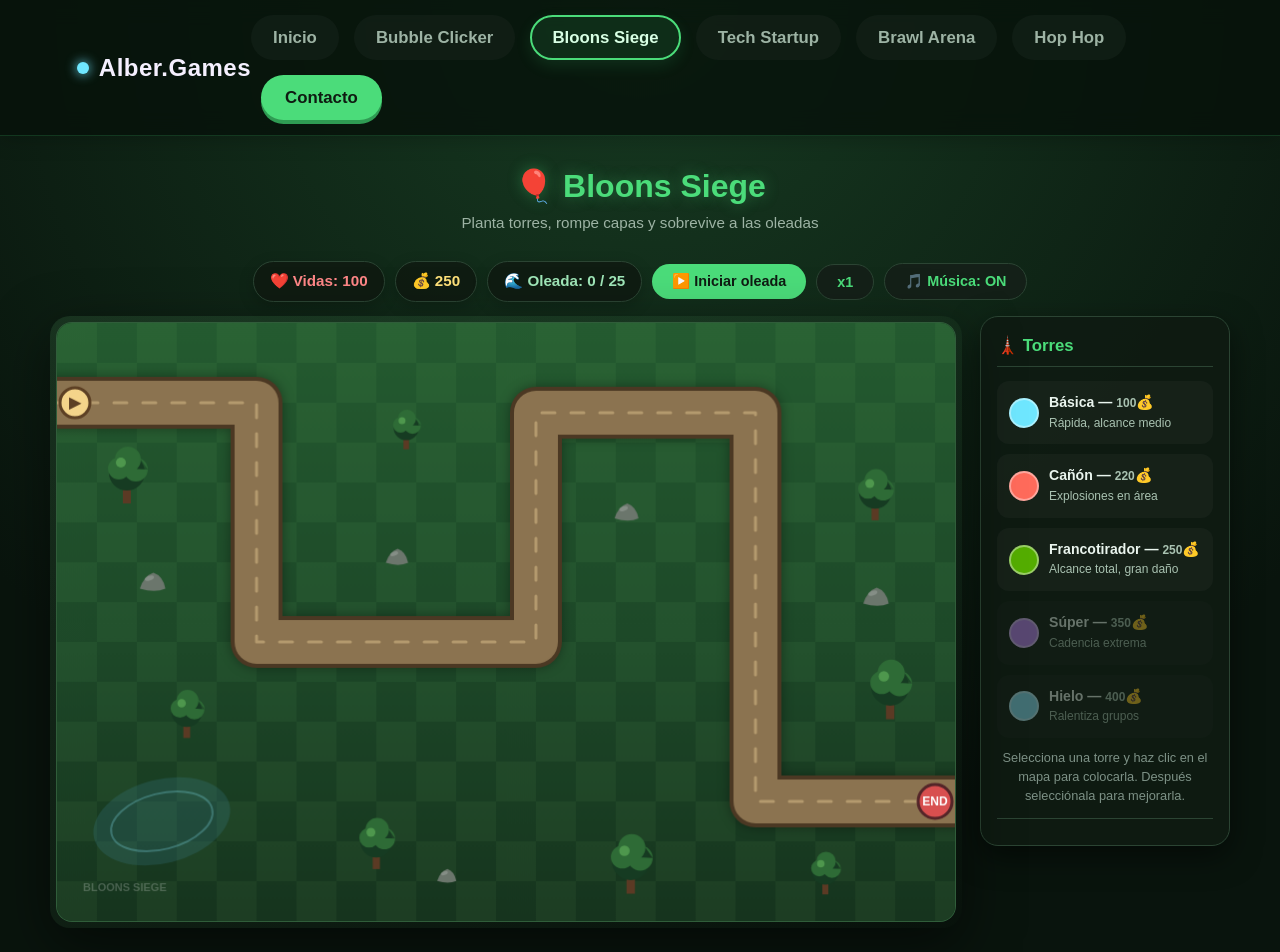
==== commit e8b8e748: "Improve Bloons Siege map and balloon visuals" ====
--- a/bloons-siege.html
+++ b/bloons-siege.html
@@ -8,16 +8,12 @@
 <title>Alber.Games — Bloons Siege</title>
 <link rel="stylesheet" href="style.css">
 <style>
-:root{--td-bg-a:#0f1b12;--td-bg-b:#16321f;--td-grass-1:#1d4228;--td-grass-2:#1a3a23;--td-road:#6b5a3d;--td-road-edge:#4d4028;--td-red:#ff4b4b;--td-blue:#4b9bff;--td-green:#4bdc7a;--td-yellow:#ffe27a;--td-pink:#ff69b4;--td-purple:#bd72ff;--td-black:#3b4145;--td-ceramic:#d9c3a5;--td-rainbow:#ff69b4;--td-basic:#6FE7FF;--td-basic-dark:#2fa9c2;--td-cannon:#FF6B5B;--td-cannon-dark:#b6473b;--td-sniper:#54ad00;--td-sniper-dark:#2f6e00;--td-super:#c58bff;--td-super-dark:#8a4fd6;--td-ice:#8ee8ff;--td-ice-dark:#3b9eb5;--td-panel:#142018;--td-panel-edge:#2b4433}
-body.tower-defense{min-height:100vh;margin:0;background:radial-gradient(circle at top,var(--td-bg-b),var(--td-bg-a) 75%);font-family:var(--font-body,Inter,sans-serif);color:#eaf5ee;display:flex;flex-direction:column;align-items:center;padding:0;overflow-x:hidden}
-.tower-defense nav{width:100%;align-self:stretch;margin:0;background:rgba(10,20,13,.72);border-bottom:1px solid rgba(75,220,122,.16);box-shadow:0 4px 20px rgba(0,0,0,.18)}
-.tower-defense .nav-link{background:rgba(20,32,24,.72);color:#9db3a4;border-color:transparent}.tower-defense .nav-link:hover,.tower-defense .nav-link[aria-current="page"]{background:rgba(75,220,122,.1);border-color:var(--td-green);color:#d8ffe4;box-shadow:0 6px 16px rgba(75,220,122,.12)}.tower-defense .nav-cta{background:var(--td-green);color:#0f1b12;box-shadow:0 4px 0 #2f9b53}.tower-defense .nav-cta:hover{background:#8ff5ae;box-shadow:0 2px 0 #2f9b53,0 8px 20px rgba(75,220,122,.25)}
-.td-header{width:100%;text-align:center;padding:26px 16px 12px}.tower-defense h1{font-family:var(--font-display,Baloo 2,sans-serif);color:var(--td-green);text-shadow:0 0 15px rgba(75,220,122,.35);margin:0 0 2px}.tower-defense .subtitle{color:#9db3a4;margin:0 0 14px;font-size:.95rem}
-#tdHud{display:flex;flex-wrap:wrap;gap:10px;align-items:center;justify-content:center;margin:0 auto 14px;max-width:1180px;padding:0 12px}.td-badge{background:var(--td-panel);border:1px solid var(--td-panel-edge);padding:8px 16px;border-radius:999px;font-weight:700;font-size:.95rem;font-family:var(--font-display,sans-serif)}#tdLives{color:#ff8787}#tdMoney{color:#ffe27a}#tdWave{color:#9fe6b8}.td-btn{background:var(--td-green);color:#0f1b12;border:none;font-weight:700;padding:9px 20px;border-radius:999px;cursor:pointer;font-size:.9rem;transition:transform .1s,filter .15s}.td-btn:hover{filter:brightness(1.1)}.td-btn:active{transform:scale(.96)}.td-btn:disabled{opacity:.4;cursor:not-allowed}.td-btn.secondary{background:var(--td-panel);color:var(--td-green);border:1px solid var(--td-panel-edge)}
-#tdMusicBtn{min-width:122px}#tdLayout{display:flex;gap:18px;width:calc(100% - 24px);max-width:1180px;margin-bottom:24px}#tdCanvasWrap{position:relative;flex:1;min-width:0}#tdCanvas{display:block;width:100%;max-width:900px;aspect-ratio:900/600;background:var(--td-bg-a);border-radius:16px;border:1px solid var(--td-panel-edge);box-shadow:0 15px 40px rgba(0,0,0,.5);cursor:crosshair}
-#tdOverlay{position:absolute;inset:0;background:rgba(8,14,10,.88);border-radius:16px;display:none;flex-direction:column;align-items:center;justify-content:center;gap:12px;text-align:center}#tdOverlay.show{display:flex}#tdOverlay h2{font-family:var(--font-display,sans-serif);margin:0;font-size:1.7rem}#tdOverlay p{margin:0;color:#cfe8d8}
-#tdPanel{width:250px;flex-shrink:0;background:rgba(15,27,18,.9);border:1px solid var(--td-panel-edge);border-radius:18px;padding:16px;box-shadow:0 10px 30px rgba(0,0,0,.5);height:fit-content;max-height:calc(100vh - 150px);overflow:auto}#tdPanel h2{margin-top:0;font-size:1.05rem;color:var(--td-green);border-bottom:1px solid var(--td-panel-edge);padding-bottom:8px}.td-tower-option{display:flex;align-items:center;gap:10px;background:rgba(255,255,255,.03);border:2px solid transparent;border-radius:12px;padding:10px;margin-bottom:10px;cursor:pointer;transition:border-color .15s,transform .15s}.td-tower-option:hover{transform:translateY(-2px)}.td-tower-option.armed{border-color:#fff}.td-tower-option.disabled{opacity:.4;cursor:not-allowed}.td-swatch{width:30px;height:30px;border-radius:50%;flex-shrink:0;border:2px solid rgba(255,255,255,.4)}.td-info{line-height:1.3}.td-info strong{display:block;font-size:.88rem}.td-info span{font-size:.75rem;color:#a9c2b1}
-#tdSelected{margin-top:6px;padding-top:12px;border-top:1px dashed var(--td-panel-edge)}#tdSelected.hidden{display:none}#tdSelected h3{margin:0 0 6px;font-size:1rem}#tdSelected p{margin:2px 0;font-size:.8rem;color:#a9c2b1}.td-upgrade-btn{width:100%;text-align:left;background:rgba(255,255,255,.05);border:1px solid var(--td-panel-edge);color:#eaf5ee;padding:8px 10px;border-radius:8px;margin-top:6px;cursor:pointer;font-size:.78rem}.td-upgrade-btn:hover:not(:disabled){background:rgba(75,220,122,.15)}.td-upgrade-btn:disabled{opacity:.35;cursor:not-allowed}.td-sell-btn{width:100%;margin-top:10px;background:rgba(255,75,75,.15);border:1px solid var(--td-red);color:#ffb3b3;padding:8px;border-radius:8px;cursor:pointer;font-size:.8rem}.td-sell-btn:hover{background:rgba(255,75,75,.28)}#tdHint{margin-top:10px;color:#7d9186;font-size:.8rem;text-align:center}.td-legend{margin:12px 0 0;padding-top:10px;border-top:1px solid var(--td-panel-edge);font-size:.72rem;color:#8fa598;line-height:1.55}.td-legend b{color:#cfe8d8}
+:root{--td-bg-a:#09140d;--td-bg-b:#173b22;--td-grass-1:#244c2c;--td-grass-2:#1e4327;--td-road:#8b7350;--td-road-edge:#4b3823;--td-road-light:#b49a6e;--td-red:#ff4b4b;--td-blue:#4b9bff;--td-green:#4bdc7a;--td-yellow:#ffe27a;--td-pink:#ff69b4;--td-purple:#bd72ff;--td-black:#3b4145;--td-ceramic:#d9c3a5;--td-rainbow:#ff69b4;--td-basic:#6FE7FF;--td-basic-dark:#2fa9c2;--td-cannon:#FF6B5B;--td-cannon-dark:#b6473b;--td-sniper:#54ad00;--td-sniper-dark:#2f6e00;--td-super:#c58bff;--td-super-dark:#8a4fd6;--td-ice:#8ee8ff;--td-ice-dark:#3b9eb5;--td-panel:#142018;--td-panel-edge:#2b4433}
+body.tower-defense{min-height:100vh;margin:0;background:radial-gradient(circle at top,var(--td-bg-b),var(--td-bg-a) 75%);font-family:var(--font-body,Inter,sans-serif);color:#eaf5ee;display:flex;flex-direction:column;align-items:center;padding:0;overflow-x:hidden}.tower-defense nav{width:100%;align-self:stretch;margin:0;background:rgba(7,18,10,.82);border-bottom:1px solid rgba(75,220,122,.18);box-shadow:0 4px 20px rgba(0,0,0,.2)}.tower-defense .nav-link{background:rgba(20,32,24,.72);color:#9db3a4;border-color:transparent}.tower-defense .nav-link:hover,.tower-defense .nav-link[aria-current="page"]{background:rgba(75,220,122,.1);border-color:var(--td-green);color:#d8ffe4;box-shadow:0 6px 16px rgba(75,220,122,.12)}.tower-defense .nav-cta{background:var(--td-green);color:#0f1b12;box-shadow:0 4px 0 #2f9b53}.tower-defense .nav-cta:hover{background:#8ff5ae;box-shadow:0 2px 0 #2f9b53,0 8px 20px rgba(75,220,122,.25)}
+.td-header{width:100%;text-align:center;padding:26px 16px 12px}.tower-defense h1{font-family:var(--font-display,Baloo 2,sans-serif);color:var(--td-green);text-shadow:0 0 15px rgba(75,220,122,.35);margin:0 0 2px}.tower-defense .subtitle{color:#9db3a4;margin:0 0 14px;font-size:.95rem}#tdHud{display:flex;flex-wrap:wrap;gap:10px;align-items:center;justify-content:center;margin:0 auto 14px;max-width:1180px;padding:0 12px}.td-badge{background:rgba(15,27,18,.94);border:1px solid var(--td-panel-edge);padding:8px 16px;border-radius:999px;font-weight:700;font-size:.95rem;font-family:var(--font-display,sans-serif);box-shadow:0 5px 16px rgba(0,0,0,.2)}#tdLives{color:#ff8787}#tdMoney{color:#ffe27a}#tdWave{color:#9fe6b8}.td-btn{background:var(--td-green);color:#0f1b12;border:none;font-weight:700;padding:9px 20px;border-radius:999px;cursor:pointer;font-size:.9rem;transition:transform .1s,filter .15s}.td-btn:hover{filter:brightness(1.1)}.td-btn:active{transform:scale(.96)}.td-btn:disabled{opacity:.4;cursor:not-allowed}.td-btn.secondary{background:var(--td-panel);color:var(--td-green);border:1px solid var(--td-panel-edge)}#tdMusicBtn{min-width:122px}
+#tdLayout{display:flex;gap:18px;width:calc(100% - 24px);max-width:1180px;margin-bottom:24px}#tdCanvasWrap{position:relative;flex:1;min-width:0;padding:6px;border-radius:20px;background:linear-gradient(145deg,rgba(80,150,92,.18),rgba(5,12,7,.3));box-shadow:0 18px 55px rgba(0,0,0,.5)}#tdCanvas{display:block;width:100%;max-width:900px;aspect-ratio:900/600;background:#183c22;border-radius:16px;border:1px solid rgba(132,207,141,.22);box-shadow:inset 0 0 35px rgba(0,0,0,.2);cursor:crosshair}
+#tdOverlay{position:absolute;inset:6px;background:rgba(6,13,8,.9);border-radius:16px;display:none;flex-direction:column;align-items:center;justify-content:center;gap:12px;text-align:center}#tdOverlay.show{display:flex}#tdOverlay h2{font-family:var(--font-display,sans-serif);margin:0;font-size:1.7rem}#tdOverlay p{margin:0;color:#cfe8d8}
+#tdPanel{width:250px;flex-shrink:0;background:rgba(15,27,18,.92);border:1px solid var(--td-panel-edge);border-radius:18px;padding:16px;box-shadow:0 10px 30px rgba(0,0,0,.5);height:fit-content;max-height:calc(100vh - 150px);overflow:auto}#tdPanel h2{margin-top:0;font-size:1.05rem;color:var(--td-green);border-bottom:1px solid var(--td-panel-edge);padding-bottom:8px}.td-tower-option{display:flex;align-items:center;gap:10px;background:rgba(255,255,255,.03);border:2px solid transparent;border-radius:12px;padding:10px;margin-bottom:10px;cursor:pointer;transition:border-color .15s,transform .15s}.td-tower-option:hover{transform:translateY(-2px)}.td-tower-option.armed{border-color:#fff}.td-tower-option.disabled{opacity:.4;cursor:not-allowed}.td-swatch{width:30px;height:30px;border-radius:50%;flex-shrink:0;border:2px solid rgba(255,255,255,.4)}.td-info{line-height:1.3}.td-info strong{display:block;font-size:.88rem}.td-info span{font-size:.75rem;color:#a9c2b1}#tdSelected{margin-top:6px;padding-top:12px;border-top:1px dashed var(--td-panel-edge)}#tdSelected.hidden{display:none}#tdSelected h3{margin:0 0 6px;font-size:1rem}#tdSelected p{margin:2px 0;font-size:.8rem;color:#a9c2b1}.td-upgrade-btn{width:100%;text-align:left;background:rgba(255,255,255,.05);border:1px solid var(--td-panel-edge);color:#eaf5ee;padding:8px 10px;border-radius:8px;margin-top:6px;cursor:pointer;font-size:.78rem}.td-upgrade-btn:hover:not(:disabled){background:rgba(75,220,122,.15)}.td-upgrade-btn:disabled{opacity:.35;cursor:not-allowed}.td-sell-btn{width:100%;margin-top:10px;background:rgba(255,75,75,.15);border:1px solid var(--td-red);color:#ffb3b3;padding:8px;border-radius:8px;cursor:pointer;font-size:.8rem}.td-sell-btn:hover{background:rgba(255,75,75,.28)}#tdHint{margin-top:10px;color:#7d9186;font-size:.8rem;text-align:center}.td-legend{margin:12px 0 0;padding-top:10px;border-top:1px solid var(--td-panel-edge);font-size:.72rem;color:#8fa598;line-height:1.55}.td-legend b{color:#cfe8d8}
 @media(max-width:850px){#tdLayout{flex-direction:column}.tower-defense #tdPanel{width:auto;max-height:none}.tower-defense .nav-links-container{display:none}#tdCanvas{max-width:none}}@media(max-width:560px){.td-header{padding-top:20px}.td-badge{padding:7px 11px;font-size:.82rem}.td-btn{padding:8px 13px}.td-legend{display:none}}@media(prefers-reduced-motion:reduce){.td-tower-option,.td-btn{transition:none}}
 </style>
 </head>
@@ -31,21 +27,11 @@
 'use strict';
 const canvas=document.getElementById('tdCanvas'),ctx=canvas.getContext('2d');
 const WAYPOINTS=[{x:-30,y:80},{x:200,y:80},{x:200,y:320},{x:480,y:320},{x:480,y:90},{x:700,y:90},{x:700,y:480},{x:930,y:480}];
-const BALLOON_TIERS=[
-{name:'ceramic',label:'Cerámico',color:'var(--td-ceramic)',speed:68,radius:24,reward:7,leak:14,slowResist:.75},
-{name:'rainbow',label:'Arcoíris',color:'var(--td-rainbow)',speed:250,radius:21,reward:5,leak:8,slowResist:.35},
-{name:'black',label:'Negro',color:'var(--td-black)',speed:210,radius:20,reward:4,leak:6,slowResist:.7},
-{name:'purple',label:'Púrpura',color:'var(--td-purple)',speed:235,radius:20,reward:4,leak:5,slowResist:.15},
-{name:'pink',label:'Rosa',color:'var(--td-pink)',speed:220,radius:19,reward:3,leak:5,slowResist:.2},
-{name:'yellow',label:'Amarillo',color:'var(--td-yellow)',speed:180,radius:18,reward:3,leak:4,slowResist:.25},
-{name:'green',label:'Verde',color:'var(--td-green)',speed:150,radius:17,reward:2,leak:3,slowResist:.3},
-{name:'blue',label:'Azul',color:'var(--td-blue)',speed:140,radius:15,reward:2,leak:2,slowResist:.35},
-{name:'red',label:'Rojo',color:'var(--td-red)',speed:130,radius:13,reward:1,leak:1,slowResist:.4}
-];
+const BALLOON_TIERS=[{name:'ceramic',label:'Cerámico',color:'var(--td-ceramic)',speed:68,radius:24,reward:7,leak:14,slowResist:.75},{name:'rainbow',label:'Arcoíris',color:'var(--td-rainbow)',speed:250,radius:21,reward:5,leak:8,slowResist:.35},{name:'black',label:'Negro',color:'var(--td-black)',speed:210,radius:20,reward:4,leak:6,slowResist:.7},{name:'purple',label:'Púrpura',color:'var(--td-purple)',speed:235,radius:20,reward:4,leak:5,slowResist:.15},{name:'pink',label:'Rosa',color:'var(--td-pink)',speed:220,radius:19,reward:3,leak:5,slowResist:.2},{name:'yellow',label:'Amarillo',color:'var(--td-yellow)',speed:180,radius:18,reward:3,leak:4,slowResist:.25},{name:'green',label:'Verde',color:'var(--td-green)',speed:150,radius:17,reward:2,leak:3,slowResist:.3},{name:'blue',label:'Azul',color:'var(--td-blue)',speed:140,radius:15,reward:2,leak:2,slowResist:.35},{name:'red',label:'Rojo',color:'var(--td-red)',speed:130,radius:13,reward:1,leak:1,slowResist:.4}];
 const MOAB={name:'MOAB',speed:44,radius:32,hp:90,reward:50,leak:30,slowResist:.9};
 const TOWER_TYPES={basic:{label:'Básica',cost:100,range:130,fireInterval:.45,damage:1,projectileSpeed:480,colorVar:'--td-basic',darkVar:'--td-basic-dark',splash:0},cannon:{label:'Cañón',cost:220,range:105,fireInterval:1.3,damage:3,projectileSpeed:300,colorVar:'--td-cannon',darkVar:'--td-cannon-dark',splash:55},sniper:{label:'Francotirador',cost:250,range:5000,fireInterval:2.4,damage:6,projectileSpeed:950,colorVar:'--td-sniper',darkVar:'--td-sniper-dark',splash:0},super:{label:'Súper',cost:350,range:250,fireInterval:.35,damage:1,projectileSpeed:1200,colorVar:'--td-super',darkVar:'--td-super-dark',splash:25},ice:{label:'Hielo',cost:400,range:120,fireInterval:1.1,damage:1,projectileSpeed:520,colorVar:'--td-ice',darkVar:'--td-ice-dark',splash:65,slowFactor:.35,isIce:true}};
 const TOTAL_WAVES=25,PATH_CLEARANCE=34,TOWER_MIN_GAP=34;
-function freshState(){return{money:250,lives:100,wave:0,towers:[],balloons:[],projectiles:[],spawnQueue:[],spawnTimer:0,waveActive:false,gameOver:false,victory:false,speedMult:1,armedType:null,selectedTower:null}}
+function freshState(){return{money:250,lives:100,wave:0,towers:[],balloons:[],projectiles:[],spawnQueue:[],spawnTimer:0,waveActive:false,gameOver:false,victory:false,speedMult:1,armedType:null,selectedTower:null,effects:[]}}
 let state=freshState(),cssVars=null,colorCache={};
 function resolveColors(){cssVars=getComputedStyle(document.documentElement);BALLOON_TIERS.forEach(t=>t.color=cssVars.getPropertyValue(t.color.replace('var(','').replace(')','')).trim())}
 function cssVar(name){if(!colorCache[name])colorCache[name]=cssVars.getPropertyValue(name).trim();return colorCache[name]}
@@ -54,54 +40,62 @@
 function isValidPlacement(x,y){if(x<20||x>canvas.width-20||y<20||y>canvas.height-20)return false;if(distanceToPath(x,y)<PATH_CLEARANCE)return false;return !state.towers.some(t=>Math.hypot(t.x-x,t.y-y)<TOWER_MIN_GAP)}
 function tierIndexByName(name){return BALLOON_TIERS.findIndex(t=>t.name===name)}
 function buildWaveQueue(n){const q=[];const add=(type,count)=>{for(let i=0;i<count;i++)q.push(type)};add('red',Math.round(14+n*2));if(n>=2)add('blue',Math.round(6+n*1.5));if(n>=4)add('green',Math.round(5+n*1.1));if(n>=6)add('yellow',Math.round(4+n));if(n>=8)add('pink',Math.round(3+n*.8));if(n>=10)add('purple',Math.round(3+n*.65));if(n>=12)add('black',Math.round(2+n*.55));if(n>=15)add('rainbow',Math.round(1+n*.4));if(n>=18)add('ceramic',Math.round(1+n*.25));if(n>=20){add('MOAB',4)}else if(n>=15){add('MOAB',2)}else if(n%5===0){add('MOAB',1)}for(let i=q.length-1;i>0;i--){const j=Math.floor(Math.random()*(i+1));[q[i],q[j]]=[q[j],q[i]]}return q}
-function spawnBalloon(type){if(type==='MOAB'){state.balloons.push({kind:'moab',name:'MOAB',x:WAYPOINTS[0].x,y:WAYPOINTS[0].y,wpIndex:1,segProgress:0,hp:MOAB.hp,maxHp:MOAB.hp,reward:MOAB.reward,leak:MOAB.leak,slowMult:1,slowResist:MOAB.slowResist});return}const idx=tierIndexByName(type);state.balloons.push({kind:'layered',tierIndex:idx,x:WAYPOINTS[0].x,y:WAYPOINTS[0].y,wpIndex:1,segProgress:0,slowMult:1})}
+function spawnBalloon(type){if(type==='MOAB'){state.balloons.push({kind:'moab',name:'MOAB',x:WAYPOINTS[0].x,y:WAYPOINTS[0].y,wpIndex:1,segProgress:0,hp:MOAB.hp,maxHp:MOAB.hp,reward:MOAB.reward,leak:MOAB.leak,slowMult:1,slowResist:MOAB.slowResist,pulse:Math.random()*Math.PI*2});return}const idx=tierIndexByName(type);state.balloons.push({kind:'layered',tierIndex:idx,x:WAYPOINTS[0].x,y:WAYPOINTS[0].y,wpIndex:1,segProgress:0,slowMult:1,phase:Math.random()*Math.PI*2})}
 function startWave(){if(state.waveActive||state.gameOver||state.victory)return;ensureAudio();sfxWaveStart();state.wave++;state.spawnQueue=buildWaveQueue(state.wave);state.spawnTimer=0;state.waveActive=true;updateHUD()}
 function findTarget(t){let best=null,bestProgress=-1;for(const b of state.balloons){if(b.dead)continue;const dx=b.x-t.x,dy=b.y-t.y;if(Math.hypot(dx,dy)>t.range)continue;const progress=b.wpIndex+(b.segProgress||0);if(progress>bestProgress){bestProgress=progress;best=b}}return best}
-function fireTower(t,target){state.projectiles.push({x:t.x,y:t.y,target,speed:t.projectileSpeed,damage:t.damage,splash:t.splash,colorVar:t.colorVar,slowFactor:t.slowFactor||0});sfxTowerFire(t.type)}
+function fireTower(t,target){state.projectiles.push({x:t.x,y:t.y,target,speed:t.projectileSpeed,damage:t.damage,splash:t.splash,colorVar:t.colorVar,slowFactor:t.slowFactor||0});t.angle=Math.atan2(target.y-t.y,target.x-t.x);t.recoil=.16;t.muzzle=.1;sfxTowerFire(t.type)}
 let lastPopSound=0;
-function damageBalloon(b,amount,slowFactor=0){if(!b||b.dead)return;if(b.kind==='moab'){b.hp-=amount;state.money+=amount;if(b.hp<=0){b.dead=true;state.money+=b.reward;sfxMoabDestroy();toast('💥 ¡MOAB destruido! +'+b.reward+'💰')}return}let hits=Math.max(1,Math.floor(amount));while(hits>0&&!b.dead){const tier=BALLOON_TIERS[b.tierIndex];state.money+=tier.reward;sfxBalloonPop(tier.name);hits--;if(b.tierIndex>=BALLOON_TIERS.length-1){b.dead=true}else{b.tierIndex++;b.slowMult=1-(1-(slowFactor||1))*(1-BALLOON_TIERS[b.tierIndex].slowResist)}}}
-function applySplash(x,y,radius,amount,slowFactor=0){state.balloons.forEach(b=>{if(!b.dead&&Math.hypot(b.x-x,b.y-y)<=radius)damageBalloon(b,amount,slowFactor)})}
+function addEffect(type,x,y,opts={}){state.effects.push({type,x,y,life:opts.life||.45,maxLife:opts.life||.45,color:opts.color||'#fff',size:opts.size||18,dx:opts.dx||0,dy:opts.dy||0,text:opts.text||''})}
+function damageBalloon(b,amount,slowFactor=0){if(!b||b.dead)return;if(b.kind==='moab'){b.hp-=amount;state.money+=amount;if(b.hp<=0){b.dead=true;state.money+=b.reward;sfxMoabDestroy();addEffect('burst',b.x,b.y,{life:.65,size:55,color:'#c58bff'});addEffect('text',b.x,b.y-42,{life:.8,text:'+'+b.reward+'💰',color:'#ffe27a'});toast('💥 ¡MOAB destruido! +'+b.reward+'💰')}return}let hits=Math.max(1,Math.floor(amount));while(hits>0&&!b.dead){const tier=BALLOON_TIERS[b.tierIndex];state.money+=tier.reward;sfxBalloonPop(tier.name);addEffect('pop',b.x,b.y,{life:.32,size:tier.radius*1.7,color:tier.color});hits--;if(b.tierIndex>=BALLOON_TIERS.length-1){b.dead=true}else{b.tierIndex++;b.slowMult=1-(1-(slowFactor||1))*(1-BALLOON_TIERS[b.tierIndex].slowResist)}}}
+function applySplash(x,y,radius,amount,slowFactor=0){addEffect('ring',x,y,{life:.22,size:radius,color:'#ffb06a'});state.balloons.forEach(b=>{if(!b.dead&&Math.hypot(b.x-x,b.y-y)<=radius)damageBalloon(b,amount,slowFactor)})}
 function updateBalloonSlows(){state.balloons.forEach(b=>{if(b.dead)return;let slow=1;for(const t of state.towers){const d=Math.hypot(b.x-t.x,b.y-t.y);if(t.type==='ice'&&d<=t.range)slow=Math.min(slow,t.slowFactor||1)}const resist=b.kind==='moab'?b.slowResist:BALLOON_TIERS[b.tierIndex].slowResist;b.slowMult=1-(1-slow)*(1-resist)})}
-function moveBalloons(dt){for(const b of state.balloons){if(b.dead||b.wpIndex>=WAYPOINTS.length)continue;const target=WAYPOINTS[b.wpIndex],prev=WAYPOINTS[b.wpIndex-1],dx=target.x-b.x,dy=target.y-b.y,dist=Math.hypot(dx,dy)||.0001,tier=b.kind==='moab'?MOAB:BALLOON_TIERS[b.tierIndex],move=tier.speed*b.slowMult*dt;if(move>=dist){b.x=target.x;b.y=target.y;b.wpIndex++;if(b.wpIndex>=WAYPOINTS.length){const leak=b.kind==='moab'?MOAB.leak:BALLOON_TIERS[b.tierIndex].leak;state.lives-=leak;b.dead=true}}else{b.x+=(dx/dist)*move;b.y+=(dy/dist)*move}const segLen=Math.hypot(target.x-prev.x,target.y-prev.y)||1;b.segProgress=1-(dist/segLen)}if(state.lives<=0&&!state.gameOver)endGame(false)}
+function moveBalloons(dt){for(const b of state.balloons){if(b.dead||b.wpIndex>=WAYPOINTS.length)continue;const target=WAYPOINTS[b.wpIndex],prev=WAYPOINTS[b.wpIndex-1],dx=target.x-b.x,dy=target.y-b.y,dist=Math.hypot(dx,dy)||.0001,tier=b.kind==='moab'?MOAB:BALLOON_TIERS[b.tierIndex],move=tier.speed*b.slowMult*dt;if(move>=dist){b.x=target.x;b.y=target.y;b.wpIndex++;if(b.wpIndex>=WAYPOINTS.length){const leak=b.kind==='moab'?MOAB.leak:BALLOON_TIERS[b.tierIndex].leak;state.lives-=leak;b.dead=true;addEffect('text',b.x,b.y,{life:.75,text:'-'+leak+' ❤️',color:'#ff8787'})}}else{b.x+=(dx/dist)*move;b.y+=(dy/dist)*move}const segLen=Math.hypot(target.x-prev.x,target.y-prev.y)||1;b.segProgress=1-(dist/segLen);b.phase=(b.phase||0)+dt*4}if(state.lives<=0&&!state.gameOver)endGame(false)}
 document.querySelectorAll('.td-tower-option').forEach(el=>el.addEventListener('click',()=>{ensureAudio();const type=el.dataset.type;if(state.money<TOWER_TYPES[type].cost)return;state.armedType=state.armedType===type?null:type;state.selectedTower=null;refreshTowerOptionUI();renderSelectedPanel()}));
 function refreshTowerOptionUI(){document.querySelectorAll('.td-tower-option').forEach(el=>{const type=el.dataset.type;el.classList.toggle('armed',state.armedType===type);el.classList.toggle('disabled',state.money<TOWER_TYPES[type].cost)})}
 let mouseX=-100,mouseY=-100;canvas.addEventListener('mousemove',e=>{const r=canvas.getBoundingClientRect();mouseX=(e.clientX-r.left)*(canvas.width/r.width);mouseY=(e.clientY-r.top)*(canvas.height/r.height)});
-canvas.addEventListener('click',e=>{ensureAudio();const r=canvas.getBoundingClientRect(),x=(e.clientX-r.left)*(canvas.width/r.width),y=(e.clientY-r.top)*(canvas.height/r.height);if(state.armedType){const type=state.armedType;if(isValidPlacement(x,y)&&state.money>=TOWER_TYPES[type].cost)placeTower(type,x,y);state.armedType=null;refreshTowerOptionUI();return}state.selectedTower=state.towers.find(t=>Math.hypot(t.x-x,t.y-y)<22)||null;renderSelectedPanel()});
-function placeTower(type,x,y){const c=TOWER_TYPES[type];state.money-=c.cost;state.towers.push({type,x,y,range:c.range,fireInterval:c.fireInterval||0,damage:c.damage||0,projectileSpeed:c.projectileSpeed||0,splash:c.splash||0,slowFactor:c.slowFactor,colorVar:c.colorVar,darkVar:c.darkVar,cooldown:0,totalSpent:c.cost,upgradeLevels:{a:0,b:0}});sfxTowerPlace();updateHUD()}
+canvas.addEventListener('click',e=>{ensureAudio();const r=canvas.getBoundingClientRect(),x=(e.clientX-r.left)*(canvas.width/r.width),y=(e.clientY-r.top)*(canvas.height/r.height);if(state.armedType){const type=state.armedType;if(isValidPlacement(x,y)&&state.money>=TOWER_TYPES[type].cost)placeTower(type,x,y);state.armedType=null;refreshTowerOptionUI();return}state.selectedTower=state.towers.find(t=>Math.hypot(t.x-x,t.y-y)<27)||null;renderSelectedPanel()});
+function placeTower(type,x,y){const c=TOWER_TYPES[type];state.money-=c.cost;state.towers.push({type,x,y,range:c.range,fireInterval:c.fireInterval||0,damage:c.damage||0,projectileSpeed:c.projectileSpeed||0,splash:c.splash||0,slowFactor:c.slowFactor,colorVar:c.colorVar,darkVar:c.darkVar,cooldown:0,totalSpent:c.cost,upgradeLevels:{a:0,b:0},angle:-Math.PI/2,recoil:0,muzzle:0});sfxTowerPlace();addEffect('place',x,y,{life:.5,size:42,color:cssVar(c.colorVar)});updateHUD()}
 const UPGRADE_DEFS={basic:{a:{label:'Alcance',baseCost:60,apply:t=>t.range+=22},b:{label:'Cadencia',baseCost:70,apply:t=>t.fireInterval=Math.max(.1,t.fireInterval*.82)}},cannon:{a:{label:'Daño por capas',baseCost:90,apply:t=>t.damage+=1},b:{label:'Explosión',baseCost:80,apply:t=>t.splash+=15}},sniper:{a:{label:'Capas perforadas',baseCost:150,apply:t=>t.damage+=2},b:{label:'Cadencia',baseCost:130,apply:t=>t.fireInterval=Math.max(.45,t.fireInterval*.84)}},super:{a:{label:'Cadencia',baseCost:120,apply:t=>t.fireInterval=Math.max(.05,t.fireInterval*.8)},b:{label:'Alcance',baseCost:100,apply:t=>t.range+=32}},ice:{a:{label:'Radio helado',baseCost:100,apply:t=>t.range+=22},b:{label:'Capas congeladas',baseCost:120,apply:t=>{t.slowFactor=Math.max(.12,t.slowFactor-.07);t.damage+=1}}}};
 function upgradeCost(t,slot){return Math.round(UPGRADE_DEFS[t.type][slot].baseCost*Math.pow(1.55,t.upgradeLevels[slot]))}
-function buyUpgrade(t,slot){const cost=upgradeCost(t,slot);if(state.money<cost)return;ensureAudio();state.money-=cost;t.totalSpent+=cost;t.upgradeLevels[slot]++;UPGRADE_DEFS[t.type][slot].apply(t);sfxUpgrade();updateHUD();renderSelectedPanel()}
-function sellTower(t){state.money+=Math.round(t.totalSpent*.7);state.towers=state.towers.filter(x=>x!==t);state.selectedTower=null;updateHUD();renderSelectedPanel()}
+function buyUpgrade(t,slot){const cost=upgradeCost(t,slot);if(state.money<cost)return;ensureAudio();state.money-=cost;t.totalSpent+=cost;t.upgradeLevels[slot]++;UPGRADE_DEFS[t.type][slot].apply(t);sfxUpgrade();addEffect('upgrade',t.x,t.y,{life:.6,size:38,color:'#ffe27a'});updateHUD();renderSelectedPanel()}
+function sellTower(t){state.money+=Math.round(t.totalSpent*.7);addEffect('burst',t.x,t.y,{life:.35,size:36,color:'#ff8787'});state.towers=state.towers.filter(x=>x!==t);state.selectedTower=null;updateHUD();renderSelectedPanel()}
 const selPanel=document.getElementById('tdSelected'),selTitle=document.getElementById('selTitle'),selStats=document.getElementById('selStats'),upgABtn=document.getElementById('upgA'),upgBBtn=document.getElementById('upgB'),sellBtn=document.getElementById('sellBtn');
 function renderSelectedPanel(){const t=state.selectedTower;if(!t){selPanel.classList.add('hidden');return}selPanel.classList.remove('hidden');const cfg=TOWER_TYPES[t.type];selTitle.textContent=cfg.label;if(t.type==='ice')selStats.textContent=`Radio: ${Math.round(t.range)} · Ralentización: ${Math.round((1-t.slowFactor)*100)}% · Capas/golpe: ${t.damage}`;else selStats.textContent=`Alcance: ${t.range>=999?'Total':Math.round(t.range)} · Capas/golpe: ${t.damage} · Cadencia: ${t.fireInterval.toFixed(2)}s`;const a=UPGRADE_DEFS[t.type].a,b=UPGRADE_DEFS[t.type].b,ca=upgradeCost(t,'a'),cb=upgradeCost(t,'b');upgABtn.textContent=`⬆️ ${a.label} (Nv.${t.upgradeLevels.a}) — ${ca}💰`;upgABtn.disabled=state.money<ca;upgABtn.onclick=()=>buyUpgrade(t,'a');upgBBtn.textContent=`⬆️ ${b.label} (Nv.${t.upgradeLevels.b}) — ${cb}💰`;upgBBtn.disabled=state.money<cb;upgBBtn.onclick=()=>buyUpgrade(t,'b');sellBtn.textContent=`💵 Vender (+${Math.round(t.totalSpent*.7)}💰)`;sellBtn.onclick=()=>sellTower(t)}
-function updateTowers(dt){state.towers.forEach(t=>{t.cooldown-=dt;if(t.cooldown<=0){const target=findTarget(t);if(target){fireTower(t,target);t.cooldown=t.fireInterval}}})}
+function updateTowers(dt){state.towers.forEach(t=>{t.cooldown-=dt;t.recoil=Math.max(0,(t.recoil||0)-dt);t.muzzle=Math.max(0,(t.muzzle||0)-dt);const target=findTarget(t);if(target){t.angle=Math.atan2(target.y-t.y,target.x-t.x);if(t.cooldown<=0){fireTower(t,target);t.cooldown=t.fireInterval}}})}
 function updateProjectiles(dt){state.projectiles.forEach(p=>{if(!p.target||p.target.dead){p.dead=true;return}const dx=p.target.x-p.x,dy=p.target.y-p.y,dist=Math.hypot(dx,dy)||.0001,move=p.speed*dt;if(move>=dist){if(p.splash>0)applySplash(p.target.x,p.target.y,p.splash,p.damage,p.slowFactor);else damageBalloon(p.target,p.damage,p.slowFactor);p.dead=true}else{p.x+=(dx/dist)*move;p.y+=(dy/dist)*move}});state.projectiles=state.projectiles.filter(p=>!p.dead)}
 function updateSpawning(dt){if(!state.waveActive)return;state.spawnTimer-=dt;if(state.spawnTimer<=0&&state.spawnQueue.length){spawnBalloon(state.spawnQueue.shift());state.spawnTimer=.28}if(!state.spawnQueue.length&&!state.balloons.length){state.waveActive=false;const bonus=35+state.wave*7;state.money+=bonus;toast(`🌊 Oleada ${state.wave} completada · +${bonus}💰`);updateHUD();if(state.wave>=TOTAL_WAVES)endGame(true)}}
-function update(dt){if(state.gameOver||state.victory)return;updateSpawning(dt);updateBalloonSlows();moveBalloons(dt);updateTowers(dt);updateProjectiles(dt);state.balloons=state.balloons.filter(b=>!b.dead);updateHUD()}
+function updateEffects(dt){state.effects.forEach(e=>{e.life-=dt;e.x+=e.dx*dt;e.y+=e.dy*dt;e.dy+=22*dt});state.effects=state.effects.filter(e=>e.life>0)}
+function update(dt){if(state.gameOver||state.victory)return;updateSpawning(dt);updateBalloonSlows();moveBalloons(dt);updateTowers(dt);updateProjectiles(dt);updateEffects(dt);state.balloons=state.balloons.filter(b=>!b.dead);updateHUD()}
 function drawPathStroke(){ctx.beginPath();ctx.moveTo(WAYPOINTS[0].x,WAYPOINTS[0].y);for(let i=1;i<WAYPOINTS.length;i++)ctx.lineTo(WAYPOINTS[i].x,WAYPOINTS[i].y);ctx.stroke()}
-function render(){ctx.clearRect(0,0,canvas.width,canvas.height);for(let y=0;y<canvas.height;y+=40)for(let x=0;x<canvas.width;x+=40){ctx.fillStyle=((x+y)/40%2===0)?cssVar('--td-grass-1'):cssVar('--td-grass-2');ctx.fillRect(x,y,40,40)}ctx.strokeStyle=cssVar('--td-road-edge');ctx.lineWidth=46;ctx.lineJoin='round';ctx.lineCap='round';drawPathStroke();ctx.strokeStyle=cssVar('--td-road');ctx.lineWidth=38;drawPathStroke();if(state.armedType){const valid=isValidPlacement(mouseX,mouseY);ctx.beginPath();ctx.arc(mouseX,mouseY,TOWER_TYPES[state.armedType].range,0,Math.PI*2);ctx.fillStyle=valid?'rgba(75,220,122,.15)':'rgba(255,75,75,.15)';ctx.fill();ctx.strokeStyle=valid?'rgba(75,220,122,.6)':'rgba(255,75,75,.6)';ctx.stroke()}if(state.selectedTower){ctx.beginPath();ctx.arc(state.selectedTower.x,state.selectedTower.y,state.selectedTower.range,0,Math.PI*2);ctx.fillStyle='rgba(255,255,255,.06)';ctx.fill();ctx.strokeStyle='rgba(255,255,255,.35)';ctx.stroke()}state.towers.forEach(t=>{ctx.beginPath();ctx.arc(t.x,t.y,16,0,Math.PI*2);ctx.fillStyle=cssVar(t.colorVar);ctx.fill();ctx.lineWidth=3;ctx.strokeStyle=t===state.selectedTower?'#fff':cssVar(t.darkVar);ctx.stroke();if(t.type==='ice'){ctx.beginPath();ctx.arc(t.x,t.y,7,0,Math.PI*2);ctx.strokeStyle='rgba(255,255,255,.55)';ctx.stroke()}});state.balloons.forEach(b=>{const tier=b.kind==='moab'?MOAB:BALLOON_TIERS[b.tierIndex],color=b.kind==='moab'?'#8b4bff':tier.color;ctx.beginPath();ctx.ellipse(b.x,b.y+tier.radius*.7,tier.radius,tier.radius*.35,0,0,Math.PI*2);ctx.fillStyle='rgba(0,0,0,.3)';ctx.fill();ctx.beginPath();ctx.arc(b.x,b.y,tier.radius,0,Math.PI*2);ctx.fillStyle=color;ctx.fill();ctx.lineWidth=2;ctx.strokeStyle='rgba(0,0,0,.4)';ctx.stroke();if(b.kind==='moab'){const w=tier.radius*2.2;ctx.fillStyle='rgba(0,0,0,.5)';ctx.fillRect(b.x-w/2,b.y-tier.radius-9,w,4);ctx.fillStyle='#73ef91';ctx.fillRect(b.x-w/2,b.y-tier.radius-9,w*(b.hp/b.maxHp),4)}});state.projectiles.forEach(p=>{ctx.beginPath();ctx.arc(p.x,p.y,p.splash>0?6:4,0,Math.PI*2);ctx.fillStyle=cssVar(p.colorVar);ctx.fill()})}
+const SVG_SPRITES={base:`<svg xmlns="http://www.w3.org/2000/svg" width="72" height="72" viewBox="0 0 72 72"><defs><linearGradient id="b" x1="0" y1="0" x2="1" y2="1"><stop stop-color="#8b6a45"/><stop offset="1" stop-color="#3e2d1d"/></linearGradient></defs><ellipse cx="36" cy="58" rx="27" ry="8" fill="#101610" opacity=".45"/><rect x="17" y="39" width="38" height="20" rx="7" fill="url(#b)" stroke="#241b13" stroke-width="3"/><path d="M22 42h28v5H22z" fill="#a47a4d"/><circle cx="36" cy="27" r="12" fill="#f0b07d" stroke="#342018" stroke-width="2"/><path d="M24 25c1-12 23-14 25 1-6-4-16-5-25-1z" fill="#4f6d27" stroke="#273714" stroke-width="2"/><path d="M27 32l-5 8m23-8l5 8" stroke="#d18e62" stroke-width="5" stroke-linecap="round"/></svg>`,rifle:`<svg xmlns="http://www.w3.org/2000/svg" width="86" height="38" viewBox="0 0 86 38"><path d="M15 22l42-8 13 4-2 7-44 1z" fill="#39434a" stroke="#151a1d" stroke-width="3"/><path d="M55 14l20-7 6 3-3 5-21 5z" fill="#20272b"/><path d="M30 22l10 12-7 3-11-13z" fill="#5b3927"/><circle cx="58" cy="18" r="3" fill="#ffce54"/></svg>`,cannonBase:`<svg xmlns="http://www.w3.org/2000/svg" width="74" height="74" viewBox="0 0 74 74"><ellipse cx="37" cy="59" rx="29" ry="8" fill="#101610" opacity=".45"/><circle cx="37" cy="43" r="21" fill="#6a4a32" stroke="#2b2018" stroke-width="4"/><circle cx="37" cy="43" r="14" fill="#9a744d"/><circle cx="20" cy="51" r="7" fill="#31363a" stroke="#171b1d" stroke-width="3"/><circle cx="54" cy="51" r="7" fill="#31363a" stroke="#171b1d" stroke-width="3"/></svg>`,cannon:`<svg xmlns="http://www.w3.org/2000/svg" width="96" height="46" viewBox="0 0 96 46"><path d="M17 29h55l15-8-2-12-12 3-8 8H17z" fill="#303940" stroke="#111719" stroke-width="4"/><path d="M69 12l19-5 5 4-3 9-21 3z" fill="#4d5b62"/><circle cx="17" cy="29" r="9" fill="#202629" stroke="#111719" stroke-width="3"/></svg>`,sniperBase:`<svg xmlns="http://www.w3.org/2000/svg" width="72" height="72" viewBox="0 0 72 72"><ellipse cx="36" cy="59" rx="27" ry="8" fill="#101610" opacity=".45"/><path d="M18 54l7-21h22l8 21z" fill="#65733d" stroke="#253019" stroke-width="3"/><circle cx="36" cy="26" r="12" fill="#e9ab78" stroke="#342018" stroke-width="2"/><path d="M24 25c1-12 23-14 25 1-6-4-16-5-25-1z" fill="#3e5422" stroke="#273714" stroke-width="2"/></svg>`,sniper:`<svg xmlns="http://www.w3.org/2000/svg" width="104" height="38" viewBox="0 0 104 38"><path d="M18 23l55-8 15 4-2 7-60 2z" fill="#29352b" stroke="#111811" stroke-width="3"/><path d="M67 15l28-8 7 3-2 6-31 5z" fill="#182018"/><path d="M42 21l11 13-7 2-12-12z" fill="#5b3927"/><path d="M65 13h18" stroke="#79c34b" stroke-width="2"/><circle cx="72" cy="14" r="3" fill="#c8ff8b"/></svg>`,superBase:`<svg xmlns="http://www.w3.org/2000/svg" width="76" height="76" viewBox="0 0 76 76"><ellipse cx="38" cy="62" rx="30" ry="8" fill="#100c18" opacity=".5"/><circle cx="38" cy="40" r="25" fill="#282047" stroke="#a76cff" stroke-width="3"/><path d="M19 43l8-21 11 11 11-11 8 21-19 10z" fill="#4d2f88"/><circle cx="38" cy="34" r="9" fill="#dfb6ff"/><circle cx="38" cy="34" r="5" fill="#fff"/><path d="M38 9v12M16 22l10 8M60 22L50 30" stroke="#c98cff" stroke-width="3" stroke-linecap="round"/></svg>`,super:`<svg xmlns="http://www.w3.org/2000/svg" width="72" height="50" viewBox="0 0 72 50"><path d="M36 7l8 13-8 7-8-7z" fill="#f1d5ff" stroke="#9a55ff" stroke-width="3"/><path d="M35 20h2v25h-2z" fill="#b767ff"/><circle cx="36" cy="20" r="7" fill="#fff" opacity=".9"/><path d="M12 35h48" stroke="#8c49df" stroke-width="5" stroke-linecap="round" opacity=".75"/></svg>`,iceBase:`<svg xmlns="http://www.w3.org/2000/svg" width="78" height="78" viewBox="0 0 78 78"><ellipse cx="39" cy="63" rx="30" ry="8" fill="#09161a" opacity=".45"/><path d="M17 58l7-27 15-9 15 9 7 27z" fill="#3c7890" stroke="#17323c" stroke-width="3"/><path d="M24 52l15-30 15 30-15 7z" fill="#8ee8ff" stroke="#d9fbff" stroke-width="2"/><circle cx="39" cy="37" r="6" fill="#eaffff"/><path d="M15 42l-7 8m55-8l7 8M27 17l-3-8m30 8l3-8" stroke="#8ee8ff" stroke-width="3" stroke-linecap="round"/></svg>`,ice:`<svg xmlns="http://www.w3.org/2000/svg" width="70" height="48" viewBox="0 0 70 48"><path d="M35 3l8 13-8 13-8-13z" fill="#eaffff" stroke="#72dfff" stroke-width="3"/><path d="M35 29v15" stroke="#72dfff" stroke-width="5"/><path d="M10 38h50M18 30l34 16M52 30L18 46" stroke="#baf4ff" stroke-width="2" stroke-linecap="round" opacity=".8"/></svg>`};
+const spriteImages={};function loadSprites(){Object.entries(SVG_SPRITES).forEach(([name,svg])=>{const img=new Image();img.src='data:image/svg+xml;charset=utf-8,'+encodeURIComponent(svg);spriteImages[name]=img})}loadSprites();function drawSprite(name,x,y,w,h,angle=0,alpha=1){const img=spriteImages[name];if(!img||!img.complete)return;ctx.save();ctx.globalAlpha=alpha;ctx.translate(x,y);ctx.rotate(angle);ctx.drawImage(img,-w/2,-h/2,w,h);ctx.restore()}
+function drawTower(t){const target=findTarget(t),angle=target?Math.atan2(target.y-t.y,target.x-t.x):(t.angle||-Math.PI/2),recoil=Math.max(0,t.recoil||0),push=recoil*9,flash=t.muzzle>0;if(t.type==='basic'){drawSprite('base',t.x,t.y+5,58,58);drawSprite('rifle',t.x+Math.cos(angle)*push,t.y+Math.sin(angle)*push,68,30,angle);if(flash)drawMuzzle(t.x+Math.cos(angle)*42,t.y+Math.sin(angle)*42,angle,'#fff7a8',17)}else if(t.type==='cannon'){drawSprite('cannonBase',t.x,t.y+4,62,62);drawSprite('cannon',t.x+Math.cos(angle)*push,t.y+Math.sin(angle)*push,82,39,angle);if(flash)drawMuzzle(t.x+Math.cos(angle)*42,t.y+Math.sin(angle)*42,angle,'#ffd16b',12)}else if(t.type==='sniper'){drawSprite('sniperBase',t.x,t.y+5,58,58);drawSprite('sniper',t.x+Math.cos(angle)*push,t.y+Math.sin(angle)*push,92,34,angle);if(flash)drawMuzzle(t.x+Math.cos(angle)*49,t.y+Math.sin(angle)*49,angle,'#fff',18)}else if(t.type==='super'){drawSprite('superBase',t.x,t.y+4,64,64);drawSprite('super',t.x+Math.cos(angle)*push,t.y+Math.sin(angle)*push,58,42,angle);ctx.save();ctx.translate(t.x,t.y);ctx.rotate(performance.now()/700);ctx.strokeStyle='rgba(218,151,255,.5)';ctx.lineWidth=2;ctx.beginPath();ctx.arc(0,0,30,0,Math.PI*2);ctx.stroke();ctx.restore()}else if(t.type==='ice'){drawSprite('iceBase',t.x,t.y+4,66,66);drawSprite('ice',t.x+Math.cos(angle)*push,t.y+Math.sin(angle)*push,58,40,angle);ctx.save();ctx.globalAlpha=.3;ctx.strokeStyle='#bff7ff';ctx.lineWidth=2;ctx.beginPath();ctx.arc(t.x,t.y,28+Math.sin(performance.now()/220)*2,0,Math.PI*2);ctx.stroke();ctx.restore()}}
+function drawMuzzle(x,y,angle,color,size){ctx.save();ctx.translate(x,y);ctx.rotate(angle);ctx.fillStyle=color;ctx.shadowBlur=14;ctx.shadowColor=color;ctx.beginPath();ctx.moveTo(0,0);ctx.lineTo(size,-size*.42);ctx.lineTo(size*.58,0);ctx.lineTo(size,size*.42);ctx.closePath();ctx.fill();ctx.restore()}
+function drawTree(x,y,s=1){ctx.save();ctx.translate(x,y);ctx.fillStyle='#5b3a24';ctx.fillRect(-4*s,7*s,8*s,24*s);ctx.fillStyle='#163b22';ctx.beginPath();ctx.arc(0,0,18*s,0,Math.PI*2);ctx.fill();ctx.fillStyle='#2e6b36';ctx.beginPath();ctx.arc(-8*s,-4*s,11*s,0,Math.PI*2);ctx.arc(9*s,-3*s,12*s,0,Math.PI*2);ctx.arc(1*s,-13*s,13*s,0,Math.PI*2);ctx.fill();ctx.fillStyle='rgba(117,207,106,.45)';ctx.beginPath();ctx.arc(-6*s,-10*s,5*s,0,Math.PI*2);ctx.fill();ctx.restore()}
+function drawRock(x,y,s=1){ctx.save();ctx.translate(x,y);ctx.fillStyle='#6b766c';ctx.beginPath();ctx.moveTo(-15*s,8*s);ctx.quadraticCurveTo(-10*s,-8*s,2*s,-12*s);ctx.quadraticCurveTo(14*s,-8*s,17*s,8*s);ctx.quadraticCurveTo(4*s,14*s,-15*s,8*s);ctx.fill();ctx.fillStyle='rgba(255,255,255,.18)';ctx.beginPath();ctx.ellipse(-3*s,-5*s,6*s,3*s,-.3,0,Math.PI*2);ctx.fill();ctx.restore()}
+function drawMap(){const sky=ctx.createLinearGradient(0,0,0,canvas.height);sky.addColorStop(0,'#255d31');sky.addColorStop(.55,'#1e4a29');sky.addColorStop(1,'#17351f');ctx.fillStyle=sky;ctx.fillRect(0,0,canvas.width,canvas.height);for(let y=0;y<canvas.height;y+=40)for(let x=0;x<canvas.width;x+=40){ctx.fillStyle=((x+y)/40%2===0)?'rgba(126,193,111,.055)':'rgba(0,0,0,.025)';ctx.fillRect(x,y,40,40)}
+ctx.fillStyle='rgba(66,146,179,.18)';ctx.beginPath();ctx.ellipse(105,500,70,42,-.25,0,Math.PI*2);ctx.fill();ctx.strokeStyle='rgba(132,224,241,.28)';ctx.lineWidth=2;ctx.beginPath();ctx.ellipse(105,500,52,28,-.25,0,Math.PI*2);ctx.stroke();
+[[70,150,1],[130,390,.85],[320,520,.9],[575,540,1.05],[820,170,.9],[835,365,1.05],[350,105,.7],[770,550,.75]].forEach(p=>drawTree(...p));[[95,260,.8],[340,235,.7],[570,190,.75],[820,275,.8],[390,555,.6]].forEach(p=>drawRock(...p));
+ctx.save();ctx.shadowBlur=12;ctx.shadowColor='rgba(0,0,0,.35)';ctx.strokeStyle=cssVar('--td-road-edge');ctx.lineWidth=52;ctx.lineJoin='round';ctx.lineCap='round';drawPathStroke();ctx.shadowBlur=0;ctx.strokeStyle=cssVar('--td-road');ctx.lineWidth=44;drawPathStroke();ctx.strokeStyle=cssVar('--td-road-light');ctx.lineWidth=3;ctx.setLineDash([13,16]);drawPathStroke();ctx.setLineDash([]);ctx.restore();
+ctx.fillStyle='#f4d48a';ctx.strokeStyle='#5d4024';ctx.lineWidth=3;ctx.beginPath();ctx.arc(18,80,15,0,Math.PI*2);ctx.fill();ctx.stroke();ctx.fillStyle='#5d4024';ctx.font='700 15px sans-serif';ctx.textAlign='center';ctx.fillText('▶',18,85);ctx.fillStyle='#d84f4f';ctx.strokeStyle='#542528';ctx.beginPath();ctx.arc(880,480,17,0,Math.PI*2);ctx.fill();ctx.stroke();ctx.fillStyle='#fff';ctx.font='700 12px sans-serif';ctx.fillText('END',880,484);ctx.textAlign='start';
+ctx.globalAlpha=.22;ctx.fillStyle='#fff';ctx.font='700 11px sans-serif';ctx.fillText('BLOONS SIEGE',26,570);ctx.globalAlpha=1}
+function drawBalloon(b){const tier=b.kind==='moab'?MOAB:BALLOON_TIERS[b.tierIndex],r=tier.radius*(b.kind==='moab'?1:1+Math.sin((b.phase||0))*0.025),x=b.x,y=b.y+(b.kind==='moab'?0:Math.sin((b.phase||0))*1.2);ctx.save();ctx.translate(x,y);ctx.shadowColor='rgba(0,0,0,.35)';ctx.shadowBlur=8;ctx.fillStyle='rgba(0,0,0,.24)';ctx.beginPath();ctx.ellipse(0,r*1.35,r*.82,r*.24,0,0,Math.PI*2);ctx.fill();ctx.shadowBlur=0;if(b.kind==='moab'){drawMoabBalloon(r,b);ctx.restore();return}const base=tier.color;const g=ctx.createRadialGradient(-r*.35,-r*.45,r*.08,0,0,r*1.05);g.addColorStop(0,'#fff');g.addColorStop(.12,base);g.addColorStop(.72,base);g.addColorStop(1,'#4a2538');ctx.fillStyle=g;ctx.strokeStyle='rgba(38,18,28,.75)';ctx.lineWidth=2.2;ctx.beginPath();ctx.moveTo(0,-r*1.08);ctx.bezierCurveTo(r*.78,-r*.92,r*1.03,-r*.25,r*.82,r*.38);ctx.bezierCurveTo(r*.62,r*.85,r*.3,r*1.02,0,r*1.08);ctx.bezierCurveTo(-r*.3,r*1.02,-r*.62,r*.85,-r*.82,r*.38);ctx.bezierCurveTo(-r*1.03,-r*.25,-r*.78,-r*.92,0,-r*1.08);ctx.fill();ctx.stroke();
+if(tier.name==='rainbow'){ctx.save();ctx.clip();const bands=['#ff5b5b','#ffb64d','#ffe66b','#65db70','#64b9ff','#a875ff'];bands.forEach((c,i)=>{ctx.fillStyle=c;ctx.fillRect(-r*1.1,-r*1.05+i*r*.35,r*2.2,r*.35)});ctx.restore();ctx.strokeStyle='rgba(38,18,28,.75)';ctx.stroke()}
+if(tier.name==='black'){ctx.strokeStyle='rgba(255,255,255,.15)';ctx.lineWidth=3;ctx.beginPath();ctx.arc(0,0,r*.72,0,Math.PI*2);ctx.stroke()}
+if(tier.name==='ceramic'){ctx.strokeStyle='rgba(80,55,38,.55)';ctx.lineWidth=2;for(let a=-.7;a<=.7;a+=.7){ctx.beginPath();ctx.moveTo(a*r,-r*.65);ctx.lineTo(a*r*.8,r*.72);ctx.stroke()}}
+ctx.fillStyle='rgba(255,255,255,.72)';ctx.beginPath();ctx.ellipse(-r*.34,-r*.46,r*.22,r*.11,-.55,0,Math.PI*2);ctx.fill();ctx.fillStyle='rgba(255,255,255,.28)';ctx.beginPath();ctx.ellipse(r*.36,-r*.12,r*.11,r*.24,.4,0,Math.PI*2);ctx.fill();ctx.fillStyle=base;ctx.beginPath();ctx.moveTo(-r*.11,r*.96);ctx.lineTo(r*.11,r*.96);ctx.lineTo(0,r*1.28);ctx.closePath();ctx.fill();ctx.strokeStyle='rgba(38,18,28,.65)';ctx.lineWidth=1.5;ctx.stroke();ctx.strokeStyle='rgba(255,255,255,.4)';ctx.beginPath();ctx.moveTo(0,r*1.27);ctx.quadraticCurveTo(r*.18,r*1.65,0,r*1.95);ctx.stroke();ctx.restore()}
+function drawMoabBalloon(r,b){const g=ctx.createRadialGradient(-r*.35,-r*.45,r*.08,0,0,r*1.1);g.addColorStop(0,'#fff');g.addColorStop(.08,'#c78cff');g.addColorStop(.55,'#7542bb');g.addColorStop(1,'#25163f');ctx.fillStyle=g;ctx.strokeStyle='#17101f';ctx.lineWidth=4;ctx.beginPath();ctx.ellipse(0,0,r*1.05,r*.9,0,0,Math.PI*2);ctx.fill();ctx.stroke();ctx.fillStyle='#b88bff';ctx.fillRect(-r*.65,-r*.15,r*1.3,r*.3);ctx.fillStyle='rgba(255,255,255,.7)';ctx.beginPath();ctx.ellipse(-r*.35,-r*.4,r*.18,r*.1,-.4,0,Math.PI*2);ctx.fill();ctx.fillStyle='#2b1a45';ctx.fillRect(-r*.6,r*.7,r*1.2,5);ctx.fillStyle='#73ef91';ctx.fillRect(-r*.6,r*.7,r*1.2*Math.max(0,b.hp/b.maxHp),5);ctx.fillStyle='#fff';ctx.font='700 10px sans-serif';ctx.textAlign='center';ctx.fillText('MOAB',0,4);ctx.textAlign='start'}
+function drawEffects(){state.effects.forEach(e=>{const a=Math.max(0,e.life/e.maxLife);ctx.save();ctx.globalAlpha=a;if(e.type==='pop'){ctx.strokeStyle=e.color;ctx.lineWidth=2;ctx.beginPath();ctx.arc(e.x,e.y,e.size*(1-a),0,Math.PI*2);ctx.stroke();for(let i=0;i<6;i++){const ang=i*Math.PI/3;ctx.beginPath();ctx.moveTo(e.x+Math.cos(ang)*e.size*.3,e.y+Math.sin(ang)*e.size*.3);ctx.lineTo(e.x+Math.cos(ang)*e.size*(1.2-a*.2),e.y+Math.sin(ang)*e.size*(1.2-a*.2));ctx.stroke()}}else if(e.type==='burst'){ctx.fillStyle=e.color;ctx.beginPath();ctx.arc(e.x,e.y,e.size*(1-a),0,Math.PI*2);ctx.fill();ctx.strokeStyle='#fff';ctx.lineWidth=2;ctx.stroke()}else if(e.type==='ring'){ctx.strokeStyle=e.color;ctx.lineWidth=4;ctx.beginPath();ctx.arc(e.x,e.y,e.size*(1-a),0,Math.PI*2);ctx.stroke()}else if(e.type==='place'||e.type==='upgrade'){ctx.strokeStyle=e.color;ctx.lineWidth=3;ctx.beginPath();ctx.arc(e.x,e.y,e.size*(1-a),0,Math.PI*2);ctx.stroke();if(e.type==='upgrade'){ctx.fillStyle=e.color;ctx.font='700 18px sans-serif';ctx.textAlign='center';ctx.fillText('↑',e.x,e.y-30*a);ctx.textAlign='start'}}else if(e.type==='text'){ctx.fillStyle=e.color;ctx.font='700 14px sans-serif';ctx.textAlign='center';ctx.fillText(e.text,e.x,e.y);ctx.textAlign='start'}ctx.restore()})}
+function render(){ctx.clearRect(0,0,canvas.width,canvas.height);drawMap();if(state.armedType){const valid=isValidPlacement(mouseX,mouseY);ctx.beginPath();ctx.arc(mouseX,mouseY,TOWER_TYPES[state.armedType].range,0,Math.PI*2);ctx.fillStyle=valid?'rgba(75,220,122,.13)':'rgba(255,75,75,.15)';ctx.fill();ctx.strokeStyle=valid?'rgba(75,220,122,.7)':'rgba(255,75,75,.7)';ctx.lineWidth=2;ctx.stroke()}if(state.selectedTower){ctx.beginPath();ctx.arc(state.selectedTower.x,state.selectedTower.y,state.selectedTower.range,0,Math.PI*2);ctx.fillStyle='rgba(255,255,255,.06)';ctx.fill();ctx.strokeStyle='rgba(255,255,255,.4)';ctx.stroke()}state.towers.forEach(drawTower);state.balloons.forEach(drawBalloon);state.projectiles.forEach(p=>{ctx.save();ctx.shadowBlur=8;ctx.shadowColor=cssVar(p.colorVar);ctx.beginPath();ctx.arc(p.x,p.y,p.splash>0?6:4,0,Math.PI*2);ctx.fillStyle=cssVar(p.colorVar);ctx.fill();ctx.restore()});drawEffects()}
 const livesEl=document.getElementById('tdLives'),moneyEl=document.getElementById('tdMoney'),waveEl=document.getElementById('tdWave'),startWaveBtn=document.getElementById('tdStartWave');function updateHUD(){livesEl.textContent=`❤️ Vidas: ${Math.max(0,state.lives)}`;moneyEl.textContent=`💰 ${Math.floor(state.money)}`;waveEl.textContent=`🌊 Oleada: ${state.wave} / ${TOTAL_WAVES}`;startWaveBtn.disabled=state.waveActive||state.gameOver||state.victory;Object.keys(TOWER_TYPES).forEach(type=>{const el=document.getElementById('cost-'+type);if(el)el.textContent=TOWER_TYPES[type].cost});refreshTowerOptionUI();if(state.selectedTower)renderSelectedPanel()}
 startWaveBtn.addEventListener('click',startWave);const speedBtn=document.getElementById('tdSpeedBtn');speedBtn.addEventListener('click',()=>{ensureAudio();state.speedMult=state.speedMult===1?2:1;speedBtn.textContent='x'+state.speedMult});
-
-/* Audio procedural: no external files, so the game remains self-contained. */
-let audioCtx=null,musicGain=null,sfxGain=null,musicTimer=null,musicStep=0,musicEnabled=true,lastFireSound={};
-function ensureAudio(){if(!audioCtx){const AC=window.AudioContext||window.webkitAudioContext;if(!AC)return;audioCtx=new AC;musicGain=audioCtx.createGain();sfxGain=audioCtx.createGain();musicGain.gain.value=.055;sfxGain.gain.value=.16;musicGain.connect(audioCtx.destination);sfxGain.connect(audioCtx.destination)}if(audioCtx.state==='suspended')audioCtx.resume();if(musicEnabled)startMusic()}
-function tone(freq,duration,type='sine',volume=.1,when=0,detune=0){if(!audioCtx)return;const now=audioCtx.currentTime+when,o=audioCtx.createOscillator(),g=audioCtx.createGain();o.type=type;o.frequency.setValueAtTime(freq,now);o.detune.setValueAtTime(detune,now);g.gain.setValueAtTime(.0001,now);g.gain.exponentialRampToValueAtTime(Math.max(.0001,volume),now+.008);g.gain.exponentialRampToValueAtTime(.0001,now+duration);o.connect(g);g.connect(sfxGain);o.start(now);o.stop(now+duration+.02)}
-function noise(duration=.08,volume=.08,when=0,filter=1400){if(!audioCtx)return;const now=audioCtx.currentTime+when,b=audioCtx.createBuffer(1,audioCtx.sampleRate*duration,audioCtx.sampleRate),d=b.getChannelData(0);for(let i=0;i<d.length;i++)d[i]=(Math.random()*2-1)*(1-i/d.length);const s=audioCtx.createBufferSource(),f=audioCtx.createBiquadFilter(),g=audioCtx.createGain();s.buffer=b;f.type='lowpass';f.frequency.value=filter;g.gain.setValueAtTime(volume,now);g.gain.exponentialRampToValueAtTime(.0001,now+duration);s.connect(f);f.connect(g);g.connect(sfxGain);s.start(now);s.stop(now+duration)}
-function startMusic(){if(!audioCtx||!musicEnabled||musicTimer)return;const notes=[196,220,261.63,293.66,329.63,293.66,261.63,220];musicStep=0;const tick=()=>{if(!audioCtx||!musicEnabled)return;const n=notes[musicStep++%notes.length],now=audioCtx.currentTime,o=audioCtx.createOscillator(),g=audioCtx.createGain();o.type='triangle';o.frequency.value=n;g.gain.setValueAtTime(.0001,now);g.gain.exponentialRampToValueAtTime(.8,now+.04);g.gain.exponentialRampToValueAtTime(.0001,now+.48);o.connect(g);g.connect(musicGain);o.start(now);o.stop(now+.5)};tick();musicTimer=setInterval(tick,520)}
-function stopMusic(){if(musicTimer){clearInterval(musicTimer);musicTimer=null}}
-function toggleMusic(){ensureAudio();musicEnabled=!musicEnabled;musicBtn.setAttribute('aria-pressed',String(musicEnabled));musicBtn.textContent=musicEnabled?'🎵 Música: ON':'🔇 Música: OFF';if(musicEnabled)startMusic();else stopMusic()}
-function sfxTowerPlace(){tone(240,.07,'square',.16);tone(360,.1,'square',.1,.06)}
-function sfxUpgrade(){tone(330,.1,'triangle',.14);tone(440,.1,'triangle',.13,.09);tone(660,.16,'triangle',.11,.18)}
-function sfxWaveStart(){tone(220,.12,'square',.13);tone(330,.12,'square',.12,.1);tone(440,.2,'square',.12,.2)}
-function sfxBalloonPop(type){const now=performance.now();if(now-lastPopSound<32)return;lastPopSound=now;const cfg={red:[180,.035],blue:[210,.04],green:[250,.045],yellow:[300,.045],pink:[340,.05],purple:[390,.05],black:[150,.055],rainbow:[460,.06],ceramic:[100,.08]}[type]||[220,.04];tone(cfg[0],cfg[1],'triangle',.075);noise(.025,.025,0,1800)}
-function sfxMoabDestroy(){noise(.35,.18,0,900);tone(90,.32,'sawtooth',.13);tone(55,.38,'sawtooth',.1,.08);}
-function sfxTowerFire(type){const now=performance.now(),last=lastFireSound[type]||0,limits={basic:90,cannon:150,sniper:180,super:70,ice:150};if(now-last<(limits[type]||100))return;lastFireSound[type]=now;switch(type){case'basic':noise(.045,.055,0,2200);tone(120,.035,'square',.035);break;case'cannon':noise(.13,.11,0,850);tone(80,.12,'sawtooth',.065);break;case'sniper':noise(.055,.1,0,3200);tone(95,.045,'square',.055);break;case'ice':tone(760,.18,'sine',.055);tone(1080,.14,'sine',.04,.06);break;case'super':tone(620,.08,'sawtooth',.045);tone(930,.07,'triangle',.035,.04);break}}
+let audioCtx=null,musicGain=null,sfxGain=null,musicTimer=null,musicStep=0,musicEnabled=true,lastFireSound={};function ensureAudio(){if(!audioCtx){const AC=window.AudioContext||window.webkitAudioContext;if(!AC)return;audioCtx=new AC;musicGain=audioCtx.createGain();sfxGain=audioCtx.createGain();musicGain.gain.value=.055;sfxGain.gain.value=.16;musicGain.connect(audioCtx.destination);sfxGain.connect(audioCtx.destination)}if(audioCtx.state==='suspended')audioCtx.resume();if(musicEnabled)startMusic()}
+function tone(freq,duration,type='sine',volume=.1,when=0,detune=0){if(!audioCtx)return;const now=audioCtx.currentTime+when,o=audioCtx.createOscillator(),g=audioCtx.createGain();o.type=type;o.frequency.setValueAtTime(freq,now);o.detune.setValueAtTime(detune,now);g.gain.setValueAtTime(.0001,now);g.gain.exponentialRampToValueAtTime(Math.max(.0001,volume),now+.008);g.gain.exponentialRampToValueAtTime(.0001,now+duration);o.connect(g);g.connect(sfxGain);o.start(now);o.stop(now+duration+.02)}function noise(duration=.08,volume=.08,when=0,filter=1400){if(!audioCtx)return;const now=audioCtx.currentTime+when,b=audioCtx.createBuffer(1,audioCtx.sampleRate*duration,audioCtx.sampleRate),d=b.getChannelData(0);for(let i=0;i<d.length;i++)d[i]=(Math.random()*2-1)*(1-i/d.length);const s=audioCtx.createBufferSource(),f=audioCtx.createBiquadFilter(),g=audioCtx.createGain();s.buffer=b;f.type='lowpass';f.frequency.value=filter;g.gain.setValueAtTime(volume,now);g.gain.exponentialRampToValueAtTime(.0001,now+duration);s.connect(f);f.connect(g);g.connect(sfxGain);s.start(now);s.stop(now+duration)}function startMusic(){if(!audioCtx||!musicEnabled||musicTimer)return;const notes=[196,220,261.63,293.66,329.63,293.66,261.63,220];musicStep=0;const tick=()=>{if(!audioCtx||!musicEnabled)return;const n=notes[musicStep++%notes.length],now=audioCtx.currentTime,o=audioCtx.createOscillator(),g=audioCtx.createGain();o.type='triangle';o.frequency.value=n;g.gain.setValueAtTime(.0001,now);g.gain.exponentialRampToValueAtTime(.8,now+.04);g.gain.exponentialRampToValueAtTime(.0001,now+.48);o.connect(g);g.connect(musicGain);o.start(now);o.stop(now+.5)};tick();musicTimer=setInterval(tick,520)}function stopMusic(){if(musicTimer){clearInterval(musicTimer);musicTimer=null}}function toggleMusic(){ensureAudio();musicEnabled=!musicEnabled;musicBtn.setAttribute('aria-pressed',String(musicEnabled));musicBtn.textContent=musicEnabled?'🎵 Música: ON':'🔇 Música: OFF';if(musicEnabled)startMusic();else stopMusic()}
+function sfxTowerPlace(){tone(240,.07,'square',.16);tone(360,.1,'square',.1,.06)}function sfxUpgrade(){tone(330,.1,'triangle',.14);tone(440,.1,'triangle',.13,.09);tone(660,.16,'triangle',.11,.18)}function sfxWaveStart(){tone(220,.12,'square',.13);tone(330,.12,'square',.12,.1);tone(440,.2,'square',.12,.2)}function sfxBalloonPop(type){const now=performance.now();if(now-lastPopSound<32)return;lastPopSound=now;const cfg={red:[180,.035],blue:[210,.04],green:[250,.045],yellow:[300,.045],pink:[340,.05],purple:[390,.05],black:[150,.055],rainbow:[460,.06],ceramic:[100,.08]}[type]||[220,.04];tone(cfg[0],cfg[1],'triangle',.075);noise(.025,.025,0,1800)}function sfxMoabDestroy(){noise(.35,.18,0,900);tone(90,.32,'sawtooth',.13);tone(55,.38,'sawtooth',.1,.08)}function sfxTowerFire(type){const now=performance.now(),last=lastFireSound[type]||0,limits={basic:90,cannon:150,sniper:180,super:70,ice:150};if(now-last<(limits[type]||100))return;lastFireSound[type]=now;switch(type){case'basic':noise(.045,.055,0,2200);tone(120,.035,'square',.035);break;case'cannon':noise(.13,.11,0,850);tone(80,.12,'sawtooth',.065);break;case'sniper':noise(.055,.1,0,3200);tone(95,.045,'square',.055);break;case'ice':tone(760,.18,'sine',.055);tone(1080,.14,'sine',.04,.06);break;case'super':tone(620,.08,'sawtooth',.045);tone(930,.07,'triangle',.035,.04);break}}
 const musicBtn=document.getElementById('tdMusicBtn');musicBtn.addEventListener('click',toggleMusic);document.addEventListener('pointerdown',()=>ensureAudio(),{once:true});
 let toastTimer;function toast(msg){let el=document.querySelector('.td-toast');if(!el){el=document.createElement('div');el.className='td-toast';el.style.cssText='position:fixed;left:50%;top:88px;transform:translateX(-50%) translateY(-8px);padding:10px 16px;border:1px solid rgba(75,220,122,.35);border-radius:999px;background:rgba(15,27,18,.94);color:#dfffe7;font:700 .82rem var(--font-body,sans-serif);opacity:0;pointer-events:none;transition:.2s;z-index:10000;box-shadow:0 8px 30px rgba(0,0,0,.25)';document.body.appendChild(el)}el.textContent=msg;el.style.opacity='1';el.style.transform='translateX(-50%) translateY(0)';clearTimeout(toastTimer);toastTimer=setTimeout(()=>{el.style.opacity='0';el.style.transform='translateX(-50%) translateY(-8px)'},2200)}
 const overlay=document.getElementById('tdOverlay'),overlayTitle=document.getElementById('tdOverlayTitle'),overlayText=document.getElementById('tdOverlayText'),restartBtn=document.getElementById('tdRestartBtn');function endGame(won){state.gameOver=!won;state.victory=won;overlayTitle.textContent=won?'🏆 ¡Victoria!':'💀 Fin de la partida';overlayText.textContent=won?`Has superado las ${TOTAL_WAVES} oleadas.`:`Llegaste hasta la oleada ${state.wave}.`;overlay.classList.add('show');updateHUD()}
-restartBtn.addEventListener('click',()=>{ensureAudio();state=freshState();overlay.classList.remove('show');speedBtn.textContent='x1';updateHUD();renderSelectedPanel()});
-resolveColors();updateHUD();renderSelectedPanel();let lastTime=performance.now();function loop(now){const dt=Math.min(.05,(now-lastTime)/1000)*state.speedMult;lastTime=now;update(dt);render();requestAnimationFrame(loop)}requestAnimationFrame(loop);
+restartBtn.addEventListener('click',()=>{ensureAudio();state=freshState();overlay.classList.remove('show');speedBtn.textContent='x1';updateHUD();renderSelectedPanel()});resolveColors();updateHUD();renderSelectedPanel();let lastTime=performance.now();function loop(now){const dt=Math.min(.05,(now-lastTime)/1000)*state.speedMult;lastTime=now;update(dt);render();requestAnimationFrame(loop)}requestAnimationFrame(loop);
 </script>
 </body>
 </html>
